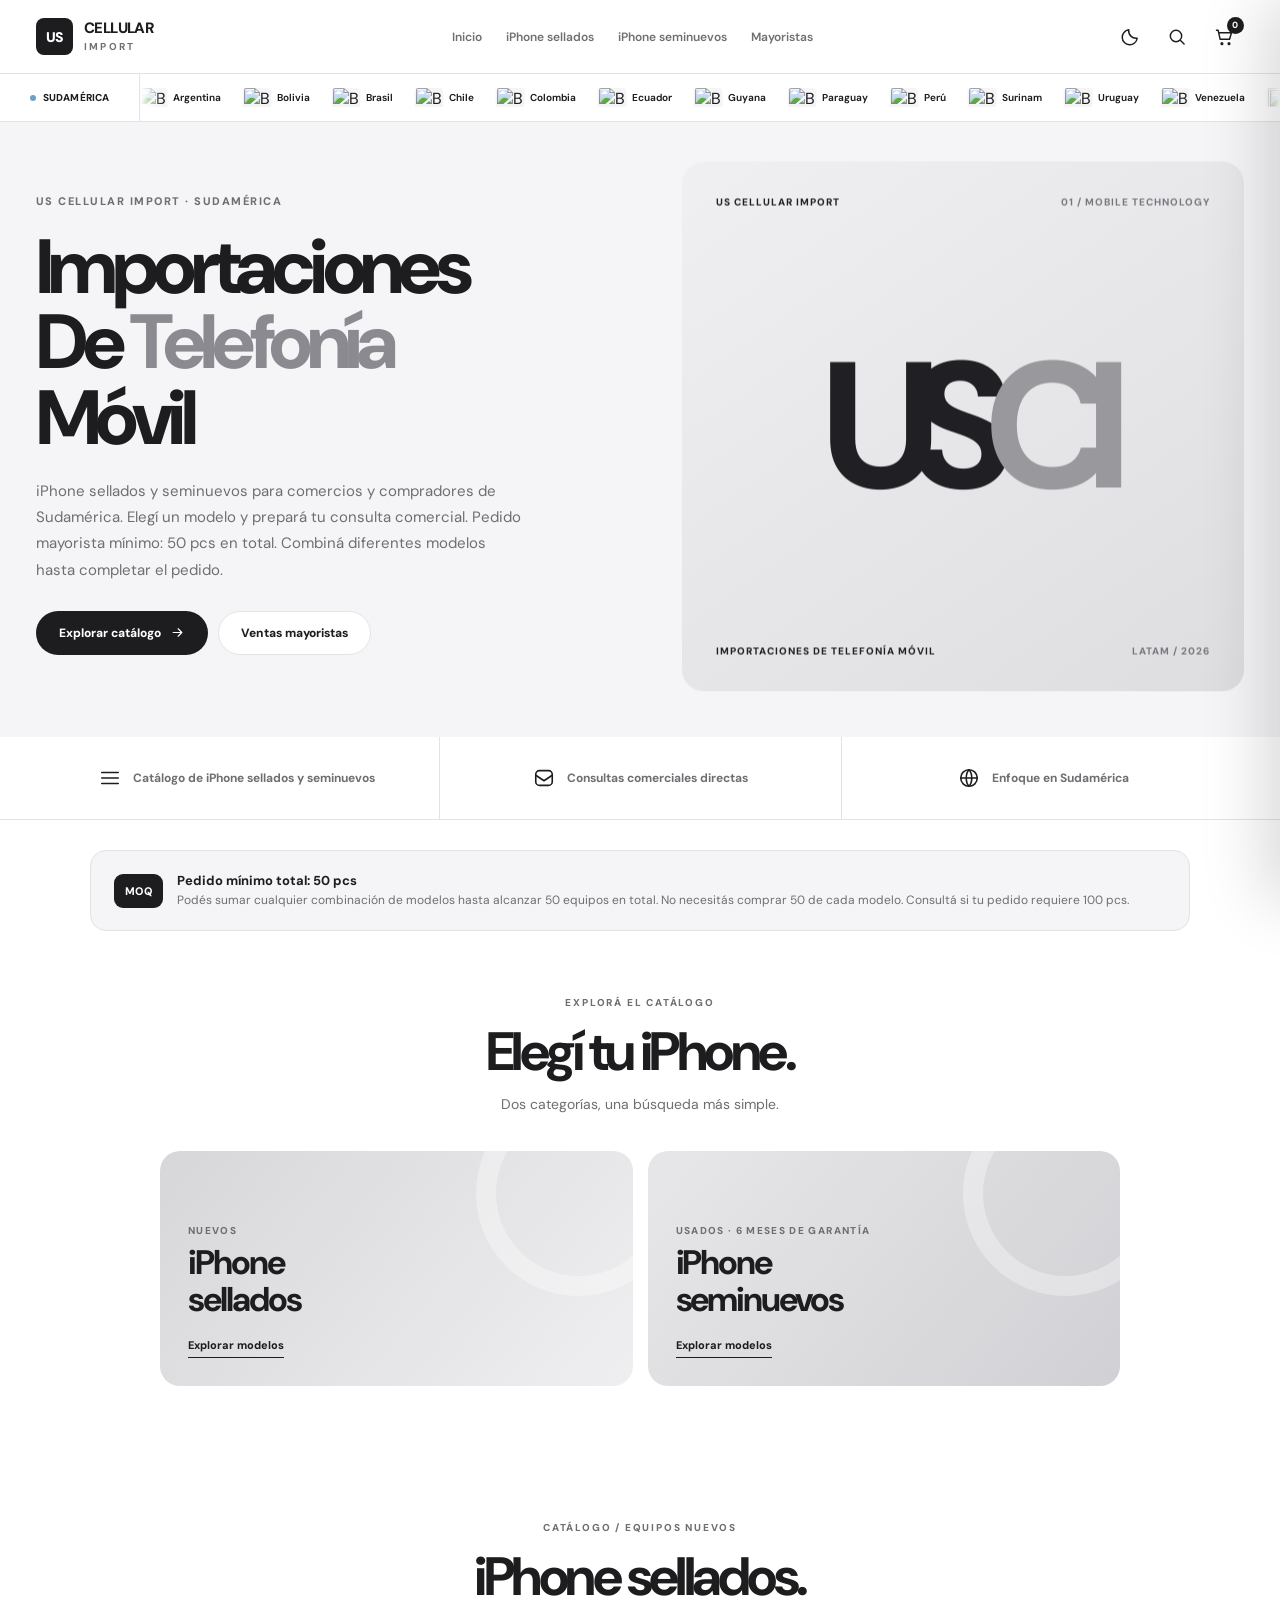
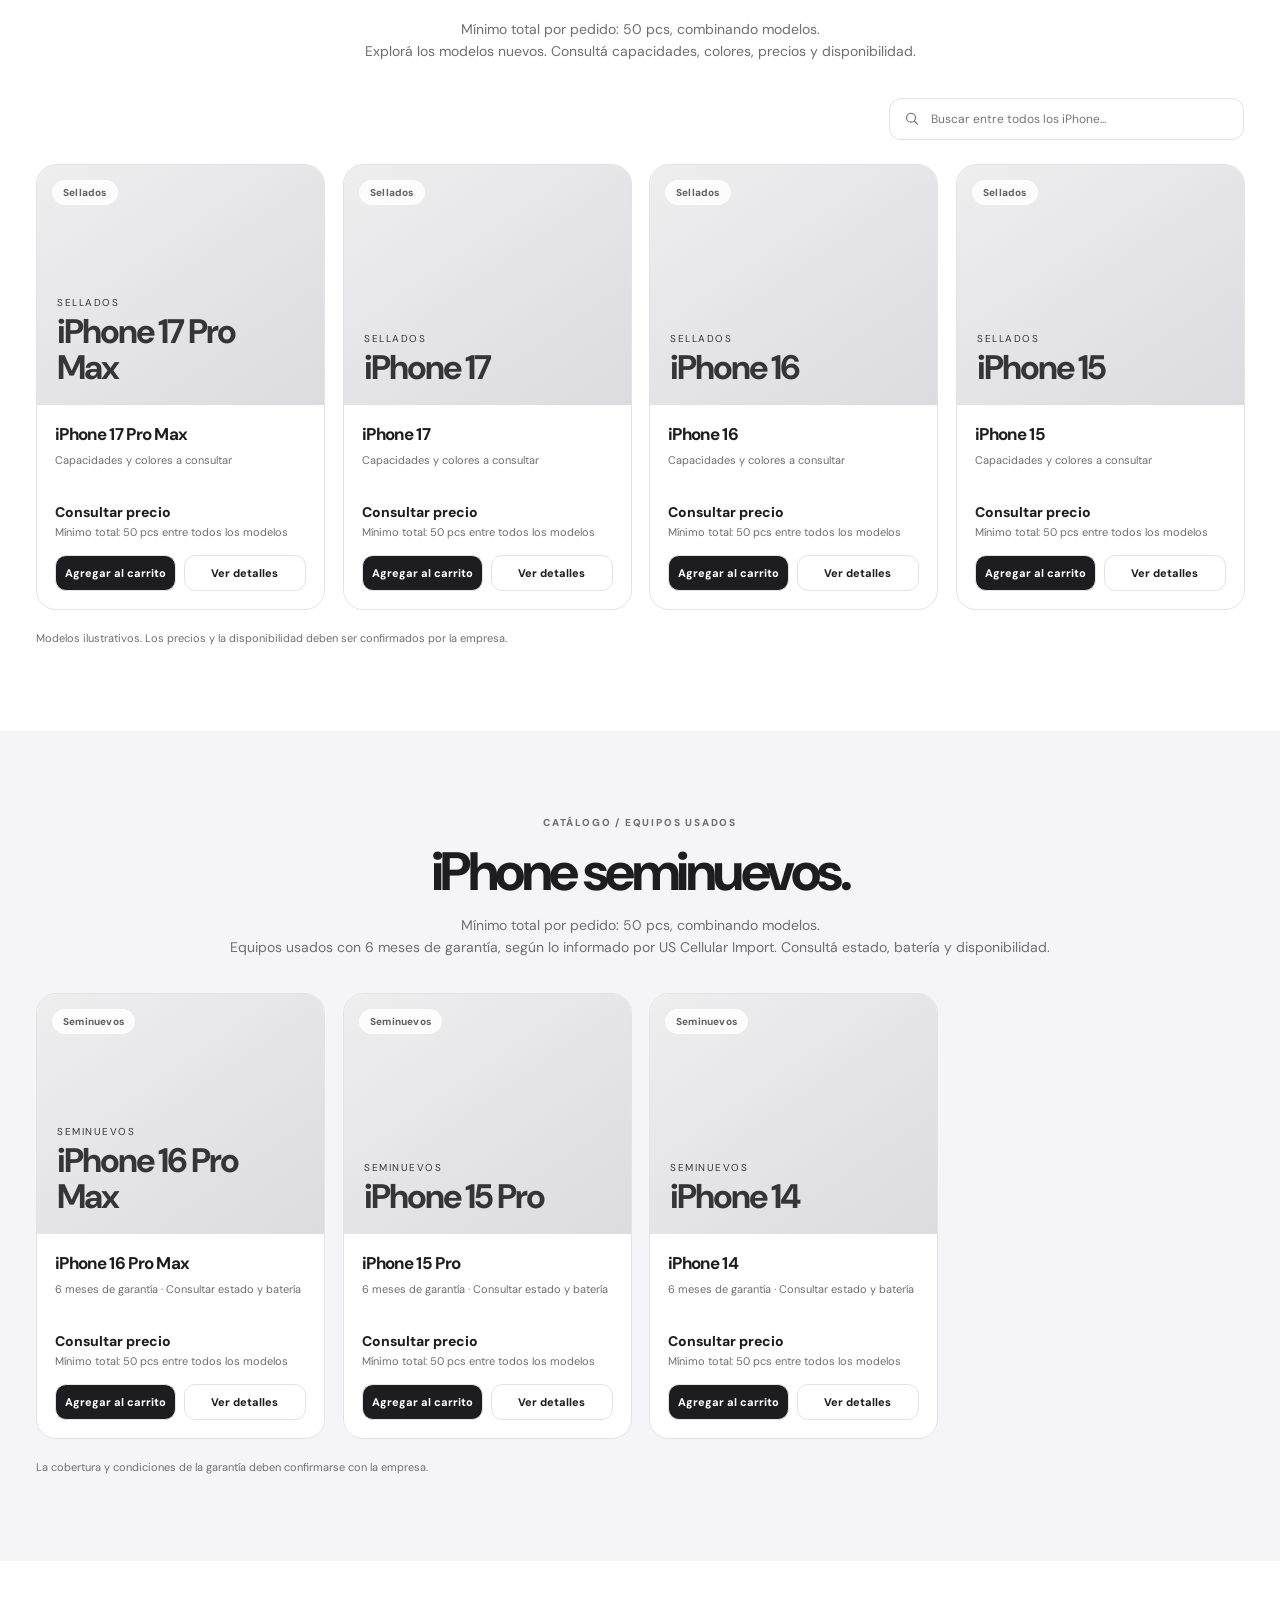
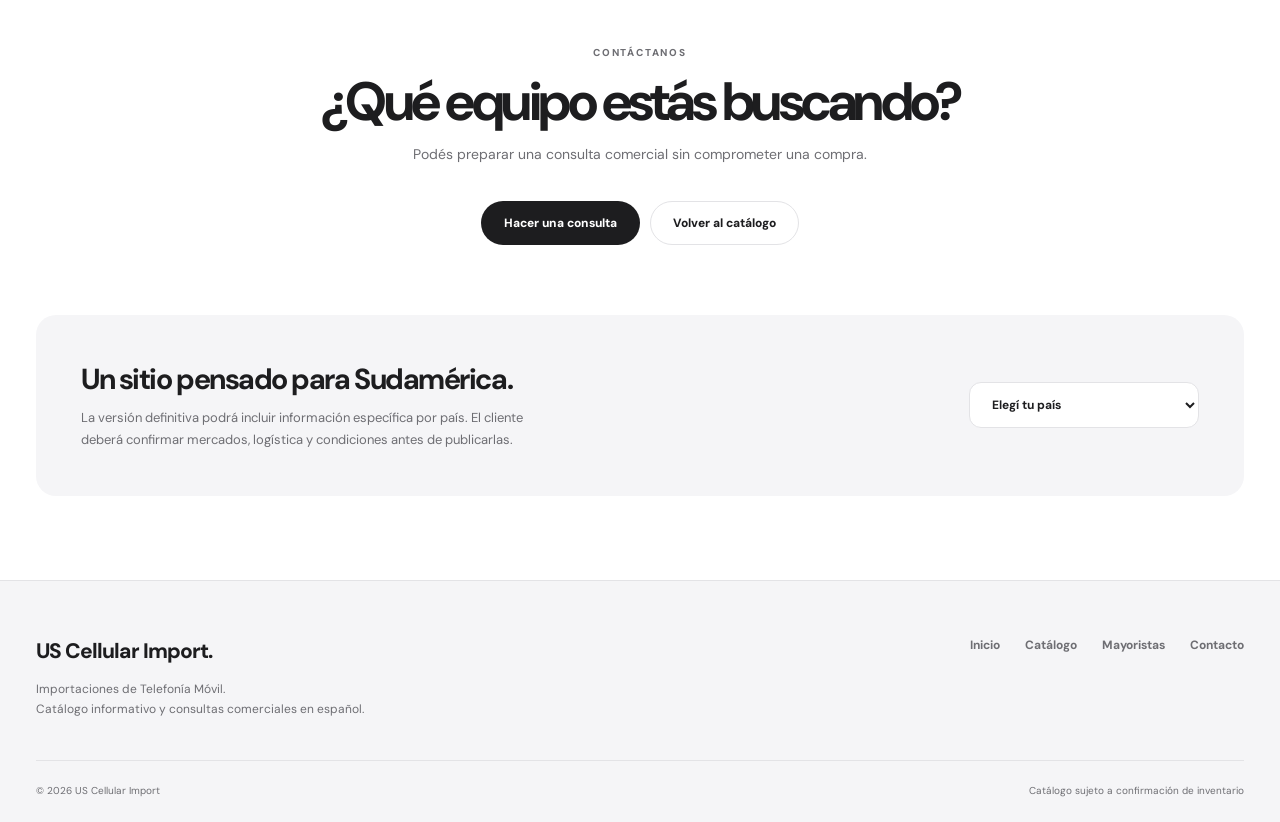
==== preview/index.html @ 6d5585ee "Update development preview" ====
<!doctype html>
<html lang="es" data-theme="light">
<head>
<meta charset="utf-8">
<meta name="viewport" content="width=device-width,initial-scale=1">
<title>US Cellular Import | Importaciones de Telefonía Móvil</title>
<meta name="description" content="US Cellular Import. Importaciones de telefonía móvil. Explorá equipos y enviá consultas comerciales desde Sudamérica.">
<meta name="theme-color" content="#ffffff">
<meta name="robots" content="noindex,nofollow">
<link rel="preconnect" href="https://fonts.googleapis.com">
<link rel="preconnect" href="https://fonts.gstatic.com" crossorigin>
<link href="https://fonts.googleapis.com/css2?family=DM+Sans:wght@400;500;600;700;800&display=swap" rel="stylesheet">
<style>
:root{--bg:#fff;--surface:#f5f5f7;--card:#fff;--text:#1d1d1f;--muted:#6e6e73;--line:#e3e3e6;--nav:rgba(255,255,255,.9);--shadow:0 16px 45px rgba(0,0,0,.075);--contrast:#000;--inverse:#fff}
html[data-theme="dark"]{--bg:#080809;--surface:#151517;--card:#202023;--text:#f5f5f7;--muted:#a1a1a6;--line:#333337;--nav:rgba(8,8,9,.9);--shadow:0 16px 45px rgba(0,0,0,.32);--contrast:#fff;--inverse:#000}
*{box-sizing:border-box}html{scroll-behavior:smooth;scroll-padding-top:80px}body{margin:0;font-family:"DM Sans",-apple-system,BlinkMacSystemFont,"Segoe UI",Arial,sans-serif;background:var(--bg);color:var(--text);-webkit-font-smoothing:antialiased;transition:background .2s,color .2s}a{text-decoration:none;color:inherit}button,input,select,textarea{font:inherit}button{cursor:pointer}button:focus-visible,a:focus-visible,input:focus-visible,select:focus-visible,textarea:focus-visible{outline:2px solid #767676;outline-offset:3px}.container{width:min(1220px,calc(100% - 72px));margin-inline:auto}
svg{width:20px;height:20px;display:block;fill:none;stroke:currentColor;stroke-width:1.75;stroke-linecap:round;stroke-linejoin:round}.topline{min-height:32px;background:#111;color:#fff;display:flex;justify-content:center;align-items:center;text-align:center;padding:8px 14px;font-size:11px;font-weight:600;letter-spacing:.03em}.topline span{opacity:.67;margin-left:8px;font-weight:400}
.header{position:sticky;top:0;height:74px;background:var(--nav);backdrop-filter:blur(22px);border-bottom:1px solid var(--line);z-index:50}.header-inner{height:100%;display:flex;justify-content:space-between;align-items:center;gap:25px}.brand{display:flex;align-items:center;gap:11px;flex:none}.brand-logo{width:37px;height:37px;background:var(--text);color:var(--bg);display:grid;place-items:center;font-size:14px;font-weight:900;letter-spacing:-.08em;border-radius:8px}.brand-copy{display:flex;flex-direction:column;font-weight:800;font-size:15px;line-height:1.05;letter-spacing:-.04em}.brand-copy small{margin-top:5px;font-size:10px;letter-spacing:.22em;font-weight:700;color:var(--muted)}.nav-list{display:flex;align-items:center;gap:24px;font-weight:600;font-size:12px;color:var(--muted)}.nav-list a{transition:color .2s;white-space:nowrap}.nav-list a:hover{color:var(--text)}.nav-right{display:flex;gap:7px;align-items:center}.icon-button{height:40px;width:40px;display:grid;place-items:center;border:0;background:none;color:var(--text);border-radius:50%;position:relative}.icon-button:hover{background:var(--surface)}.count{position:absolute;right:0;top:0;background:var(--text);color:var(--bg);font-size:9px;line-height:17px;min-width:17px;border-radius:20px;font-weight:800}.mobile-menu{display:none}
.hero{background:var(--surface);overflow:hidden}.hero-inner{display:grid;grid-template-columns:1.05fr .95fr;align-items:center;min-height:615px;gap:25px}.hero-copy{padding:62px 0 72px;position:relative;z-index:2}.eyebrow{font-size:11px;letter-spacing:.135em;text-transform:uppercase;color:var(--muted);font-weight:800;margin:0 0 22px}.hero h1{font-size:clamp(58px,6vw,84px);line-height:.98;letter-spacing:-.073em;font-weight:800;margin:0 0 22px;max-width:620px}.hero h1 span{color:#8a8a90}.hero .desc{font-size:15px;line-height:1.75;color:var(--muted);max-width:485px;margin:0 0 28px}.button-row{display:flex;flex-wrap:wrap;align-items:center;gap:10px}.btn{border:1px solid transparent;border-radius:999px;padding:13px 22px;font-size:12px;font-weight:800;display:inline-flex;gap:9px;align-items:center;justify-content:center;min-height:44px;transition:background .2s,transform .2s}.btn svg{width:15px;height:15px}.btn-primary{background:var(--text);color:var(--bg)}.btn-primary:hover{transform:translateY(-2px);box-shadow:var(--shadow)}.btn-secondary{background:var(--bg);color:var(--text);border-color:var(--line)}.btn-secondary:hover{transform:translateY(-2px);border-color:var(--muted)}
.hero-art{min-height:510px;height:100%;position:relative;display:flex;align-items:center;justify-content:center}.hero-stage{position:absolute;inset:40px 0 45px;border-radius:22px;background:linear-gradient(150deg,#e7e7e9,#d6d6da);overflow:hidden}.hero-stage:after{content:"US";position:absolute;font-size:330px;line-height:1;font-weight:800;letter-spacing:-.1em;color:rgba(255,255,255,.36);left:50%;top:47%;transform:translate(-50%,-50%)}.hero-stage-title{position:absolute;z-index:2;left:27px;bottom:25px;text-transform:uppercase;letter-spacing:.2em;color:#64646a;font-size:10px;font-weight:800}.hero-photo{position:absolute;z-index:3;width:min(88%,455px);height:450px;object-fit:contain;mix-blend-mode:multiply;filter:drop-shadow(0 20px 26px rgba(0,0,0,.13));transition:transform .3s}.hero-photo:hover{transform:scale(1.02)}.hero-no-photo{position:absolute;z-index:2;display:none;align-items:flex-start;flex-direction:column;text-align:left;left:12%;right:12%;top:26%;color:#151515}.hero-no-photo em{font-size:24px;font-style:normal;font-weight:500;letter-spacing:-.08em}.hero-no-photo strong{font-weight:800;font-size:clamp(60px,7vw,110px);letter-spacing:-.095em;line-height:1.05}.hero-no-photo small{font-size:12px;letter-spacing:.15em;text-transform:uppercase;margin-top:16px}.hero-art.no-photo .hero-no-photo{display:flex}.hero-art.no-photo .hero-photo{display:none}
.quick-strip{background:var(--bg);border-bottom:1px solid var(--line)}.strip-items{display:grid;grid-template-columns:repeat(3,1fr)}.strip-items div{min-height:82px;display:flex;justify-content:center;align-items:center;gap:12px;font-size:12px;color:var(--muted);font-weight:700}.strip-items div+div{border-left:1px solid var(--line)}.strip-items svg{width:22px;height:22px;color:var(--text)}
.section{padding:84px 0}.section.alt{background:var(--surface)}.section-top{text-align:center;margin-bottom:35px}.section-top .mini{font-size:10px;letter-spacing:.18em;text-transform:uppercase;color:var(--muted);font-weight:800;margin:0 0 12px}.section-top h2{font-size:clamp(32px,4.7vw,54px);line-height:1.06;letter-spacing:-.065em;margin:0 0 13px}.section-top p{color:var(--muted);font-size:14px;line-height:1.6;margin:0}.filter-tools{display:flex;align-items:center;justify-content:space-between;gap:15px;margin:0 0 24px;flex-wrap:wrap}.filters{display:flex;flex-wrap:wrap;gap:8px}.filter{padding:9px 15px;border:1px solid var(--line);border-radius:999px;background:var(--card);color:var(--text);font-size:11px;font-weight:800}.filter.active,.filter:hover{background:var(--text);border-color:var(--text);color:var(--bg)}.search{display:flex;align-items:center;gap:9px;border:1px solid var(--line);border-radius:12px;background:var(--card);padding:0 14px;height:42px;min-width:265px}.search svg{width:17px;height:17px;color:var(--muted)}.search input{outline:0;border:0;background:transparent;color:var(--text);font-size:12px;width:100%}
.products-grid{display:grid;grid-template-columns:repeat(4,minmax(0,1fr));gap:18px}.product-card{background:var(--card);border:1px solid var(--line);border-radius:20px;overflow:hidden;display:flex;flex-direction:column;transition:transform .25s,box-shadow .25s}.product-card:hover{transform:translateY(-4px);box-shadow:var(--shadow)}.product-image{height:240px;background:var(--surface);display:grid;place-items:center;position:relative;padding:22px;overflow:hidden}.product-image img{width:100%;height:100%;object-fit:contain;mix-blend-mode:multiply;filter:drop-shadow(0 10px 12px rgba(0,0,0,.08))}.product-image img{display:none}.product-image.loaded img{display:block}.product-image.no-photo img{display:none}.product-image .fallback{display:flex;position:absolute;inset:0;flex-direction:column;align-items:flex-start;justify-content:end;padding:20px;background:linear-gradient(145deg,#eeeeef,#dcdce0);color:#353538}.product-image.no-photo .fallback{display:flex}.product-image.loaded .fallback{display:none}.product-image .fallback small{font-size:10px;text-transform:uppercase;letter-spacing:.15em;margin-bottom:5px}.product-image .fallback b{font-size:clamp(24px,3vw,34px);line-height:1.04;letter-spacing:-.06em;max-width:200px}.product-label{position:absolute;top:15px;left:15px;font-size:10px;letter-spacing:.02em;color:#606065;background:rgba(255,255,255,.83);backdrop-filter:blur(8px);padding:6px 11px;border-radius:20px;font-weight:800;z-index:3}.product-info{padding:18px;flex:1;display:flex;flex-direction:column}.product-info h3{margin:0 0 7px;font-size:17px;letter-spacing:-.04em}.meta{color:var(--muted);font-size:11px;line-height:1.5;min-height:34px;margin:0 0 17px}.price{font-size:14px;font-weight:800;margin-top:auto}.subprice{font-size:11px;color:var(--muted);margin-top:4px}.product-actions{display:grid;grid-template-columns:1fr 1fr;gap:8px;margin-top:16px}.product-actions button{border-radius:11px;font-size:11px;padding:10px 7px;white-space:nowrap;font-weight:800;border:1px solid var(--line);background:var(--card);color:var(--text);cursor:pointer}.product-actions button:first-child{background:var(--text);color:var(--bg)}.product-actions button:hover{opacity:.8}.note{font-size:11px;line-height:1.6;color:var(--muted);margin:20px 0 0}.empty-results{grid-column:1/-1;text-align:center;padding:55px 15px;color:var(--muted);border:1px dashed var(--line);border-radius:15px}
.collection-row{display:grid;grid-template-columns:1.4fr 1fr 1fr;gap:15px}.collection{min-height:265px;border-radius:20px;padding:28px;position:relative;overflow:hidden;display:flex;align-items:flex-end;color:#1d1d1f;background:#e9e9eb;transition:transform .2s}.collection:hover{transform:translateY(-3px)}.collection:nth-child(1){background:linear-gradient(130deg,#d7d7d9,#efeff1)}.collection:nth-child(2){background:linear-gradient(130deg,#e7e7e9,#d1d1d5)}.collection:nth-child(3){background:linear-gradient(130deg,#d1d1d5,#ececee)}.collection:before{content:"";width:165px;height:165px;border:20px solid rgba(255,255,255,.32);border-radius:50%;position:absolute;right:-48px;top:-60px}.collection-content{position:relative;z-index:2}.collection .eyebrow{margin:0 0 8px;font-size:10px}.collection h3{font-size:clamp(23px,3vw,34px);line-height:1.08;letter-spacing:-.06em;margin:0 0 14px}.collection span{display:inline-block;font-size:11px;font-weight:800;border-bottom:1px solid currentColor;padding-bottom:5px}
.wholesale{background:#121215;color:#fff;padding:78px 0}.wholesale-inner{display:grid;grid-template-columns:1fr 1fr;gap:45px;align-items:center}.wholesale .eyebrow{color:#a1a1a6}.wholesale h2{font-size:clamp(36px,4.8vw,62px);letter-spacing:-.07em;line-height:1.04;margin:0 0 21px}.wholesale p{color:#a1a1a6;font-size:14px;line-height:1.8;max-width:480px}.wholesale .btn-primary{background:#fff;color:#111}.wholesale-points{display:grid;grid-template-columns:1fr 1fr;gap:1px;background:#363638;border:1px solid #363638;border-radius:17px;overflow:hidden}.wholesale-points div{background:#1e1e21;padding:32px 23px;min-height:142px}.wholesale-points small{display:block;color:#8d8d92;font-size:11px;margin-bottom:13px}.wholesale-points strong{font-size:17px;letter-spacing:-.03em;line-height:1.3}
.coverage{display:flex;justify-content:space-between;align-items:center;gap:30px;background:var(--surface);border-radius:20px;padding:45px;margin-top:70px}.coverage h3{margin:0 0 9px;font-size:29px;letter-spacing:-.05em}.coverage p{max-width:480px;color:var(--muted);font-size:13px;line-height:1.7;margin:0}.coverage select{padding:13px 18px;border-radius:12px;border:1px solid var(--line);background:var(--card);color:var(--text);font-weight:700;min-width:230px;font-size:12px}
.footer{background:var(--surface);border-top:1px solid var(--line);padding:56px 0 25px}.footer-main{display:grid;grid-template-columns:1.3fr 1fr;gap:40px;padding-bottom:40px}.footer-brand{font-size:21px;font-weight:800;letter-spacing:-.045em;margin-bottom:14px}.footer p{color:var(--muted);font-size:12px;line-height:1.7;max-width:430px;margin:0}.footer-links{display:flex;flex-wrap:wrap;justify-content:flex-end;gap:25px;align-items:start;color:var(--muted);font-size:12px;font-weight:700}.foot-bottom{display:flex;justify-content:space-between;gap:20px;border-top:1px solid var(--line);padding-top:23px;font-size:10px;color:var(--muted)}
.overlay{position:fixed;inset:0;background:rgba(0,0,0,.48);z-index:75;opacity:0;pointer-events:none;transition:.2s}.overlay.open{opacity:1;pointer-events:auto}.drawer{position:fixed;right:0;top:0;bottom:0;width:min(420px,100%);z-index:80;background:var(--card);border-left:1px solid var(--line);transform:translateX(101%);transition:transform .25s;display:flex;flex-direction:column;box-shadow:-20px 0 60px rgba(0,0,0,.15)}.drawer.open{transform:translateX(0)}.drawer-head{padding:20px 22px;display:flex;justify-content:space-between;align-items:center;border-bottom:1px solid var(--line)}.drawer-head strong{font-size:18px}.drawer-items{padding:10px 22px;flex:1;overflow-y:auto}.drawer-item{display:flex;gap:14px;align-items:center;padding:17px 0;border-bottom:1px solid var(--line)}.drawer-thumb{width:55px;height:55px;background:var(--surface);border-radius:9px;display:grid;place-items:center;flex:none;overflow:hidden}.drawer-thumb img{width:100%;height:100%;object-fit:contain}.drawer-info{flex:1}.drawer-info strong{font-size:12px;display:block}.drawer-info small{font-size:10px;color:var(--muted)}.quantity{display:flex;align-items:center;gap:8px;margin-top:8px}.quantity button{border:1px solid var(--line);background:var(--surface);color:var(--text);width:25px;height:25px;border-radius:7px}.quantity span{font-size:12px;font-weight:800}.remove{border:0;background:none;color:var(--muted);font-size:15px}.drawer-footer{padding:20px 22px;border-top:1px solid var(--line)}.drawer-footer p{font-size:11px;color:var(--muted);line-height:1.7}.drawer-footer .btn{width:100%;margin-top:8px}
.modal{position:fixed;inset:0;background:rgba(0,0,0,.5);z-index:95;display:none;align-items:center;justify-content:center;padding:20px}.modal.open{display:flex}.modal-window{background:var(--card);border-radius:19px;max-height:92vh;width:min(790px,100%);overflow:auto;box-shadow:0 30px 90px rgba(0,0,0,.23)}.modal-head{padding:17px 22px;display:flex;justify-content:space-between;align-items:center;border-bottom:1px solid var(--line)}.modal-head h3{margin:0;font-size:17px}.modal-body{padding:24px}.detail-grid{display:grid;grid-template-columns:240px 1fr;gap:25px;align-items:center}.detail-image{background:var(--surface);height:258px;border-radius:15px;display:grid;place-items:center;overflow:hidden}.detail-image img{max-height:95%;max-width:95%;object-fit:contain}.detail-image img:not([src]){display:none}.detail-copy h2{font-size:27px;letter-spacing:-.055em;margin:0 0 12px}.detail-copy p{color:var(--muted);font-size:12px;line-height:1.7;margin:0 0 15px}.detail-tag{font-size:11px;display:inline-flex;border-radius:50px;background:var(--surface);border:1px solid var(--line);padding:7px 12px;margin-bottom:18px}.detail-price{font-size:18px;font-weight:800;margin-bottom:14px}.detail-copy .btn{margin-top:15px}.quote-form{display:grid;grid-template-columns:1fr 1fr;gap:16px}.field{display:flex;flex-direction:column;gap:7px;font-size:11px;font-weight:700;color:var(--muted)}.field input,.field select,.field textarea{background:var(--surface);border:1px solid var(--line);border-radius:9px;padding:12px;color:var(--text);outline:0}.field.wide{grid-column:1/-1}.field textarea{min-height:85px}.quote-summary{background:var(--surface);padding:15px;border-radius:12px;font-size:12px;color:var(--text);line-height:1.7}.quote-hint{font-size:11px;color:var(--muted);line-height:1.5;margin:0}
@media(max-width:1100px){.nav-list{gap:14px}.products-grid{grid-template-columns:repeat(3,minmax(0,1fr))}.hero h1{font-size:67px}.hero-stage:after{font-size:245px}}
@media(max-width:820px){.container{width:min(100% - 36px,700px)}.header{height:66px}.nav-list{display:none;position:absolute;top:66px;left:0;right:0;background:var(--card);padding:23px 20px;border-bottom:1px solid var(--line);flex-direction:column;align-items:flex-start;gap:20px;box-shadow:var(--shadow)}.nav-list.open{display:flex}.mobile-menu{display:grid}.hero-inner{grid-template-columns:1fr;padding:0 0 30px;gap:0}.hero-copy{padding:60px 0 20px}.hero h1{font-size:clamp(51px,9vw,72px)}.hero-art{min-height:350px}.hero-stage{inset:15px 0 22px}.hero-photo{height:355px}.strip-items div{font-size:10px;gap:6px}.strip-items svg{width:19px}.products-grid{grid-template-columns:repeat(2,minmax(0,1fr))}.collection-row{grid-template-columns:1fr 1fr}.collection:first-child{grid-column:1/-1}.wholesale-inner{grid-template-columns:1fr}.coverage{margin-top:50px}}
@media(max-width:540px){.topline{font-size:10px}.brand-copy{font-size:12px}.brand-copy small{font-size:9px}.brand-logo{width:32px;height:32px;font-size:12px}.header-inner{gap:4px}.nav-right{gap:1px}.icon-button{height:36px;width:36px}.hero-copy{padding:43px 0 11px}.hero h1{font-size:49px}.hero .desc{font-size:13px}.hero-art{min-height:300px}.hero-stage{inset:0 0 15px}.hero-photo{height:300px;width:85%}.hero-stage:after{font-size:190px}.hero-no-photo strong{font-size:53px}.quick-strip .strip-items{grid-template-columns:1fr}.strip-items div{min-height:45px;justify-content:flex-start;padding-left:7px}.strip-items div+div{border-left:0;border-top:1px solid var(--line)}.section{padding:60px 0}.section-top h2{font-size:36px}.filter-tools{align-items:stretch}.search{flex:1;min-width:100%}.products-grid{gap:9px}.product-card{border-radius:14px}.product-image{height:148px;padding:10px}.product-info{padding:12px}.product-info h3{font-size:14px}.meta{font-size:10px;min-height:44px}.price{font-size:12px}.subprice{font-size:10px}.product-actions{grid-template-columns:1fr;gap:6px}.product-actions button{padding:9px 6px}.product-label{top:8px;left:8px;font-size:9px;padding:5px 8px}.collection-row{grid-template-columns:1fr}.collection:first-child{grid-column:auto}.collection{min-height:210px}.wholesale{padding:60px 0}.wholesale h2{font-size:41px}.wholesale-points div{padding:22px 17px;min-height:118px}.wholesale-points strong{font-size:14px}.coverage{flex-direction:column;align-items:stretch;padding:25px}.coverage h3{font-size:26px}.footer-main{grid-template-columns:1fr}.footer-links{justify-content:flex-start}.foot-bottom{flex-direction:column}.detail-grid{grid-template-columns:1fr}.detail-image{height:200px}.quote-form{grid-template-columns:1fr}.field.wide{grid-column:auto}}

/* Presentación editorial sin fotografía del iPhone bordó */
.hero-typographic .hero-stage{background:#e7e7ea;inset:40px 0 45px;display:flex;align-items:stretch;justify-content:stretch}
.hero-typographic .hero-stage:after{display:none}
.brand-panel{width:100%;display:flex;flex-direction:column;justify-content:space-between;padding:34px;min-height:100%;color:#202024;background:linear-gradient(145deg,#f0f0f2,#dedee1)}
.panel-top,.panel-bottom{display:flex;justify-content:space-between;gap:15px;align-items:center;font-size:10px;font-weight:800;letter-spacing:.1em}
.panel-top span,.panel-bottom span{color:#75757d;font-weight:700}
.panel-middle{margin:auto;text-align:center;font-size:clamp(115px,14vw,220px);font-weight:800;letter-spacing:-.15em;line-height:.85}
.panel-middle span{color:#98989d}
@media(max-width:820px){.hero-typographic .hero-stage{inset:15px 0 22px}.panel-middle{font-size:170px}}
@media(max-width:540px){.hero-typographic .hero-stage{inset:0 0 15px}.brand-panel{padding:23px}.panel-middle{font-size:clamp(115px,28vw,160px)}.panel-top,.panel-bottom{font-size:8px}}

/* Ficha de producto emergente */
.detail-image-fallback{padding:22px;font-weight:800;font-size:24px;text-align:center;letter-spacing:-.04em;color:var(--muted)}
.detail-stock{font-size:11px!important;margin:0!important;color:var(--muted)}
.modal.open{animation:detailFade .16s ease-out}
@keyframes detailFade{from{opacity:0}to{opacity:1}}

/* Vista de detalle de producto, misma navegación interna que iPhone Store Rosario */
[hidden]{display:none!important}
.detail-page{background:var(--bg);min-height:90vh;padding:0 0 72px}
.detail-page-inner{padding:52px 0 0}
.detail-page-head{text-align:center;margin:0 0 40px}
.detail-page-head>p:first-child{font-size:10px;font-weight:800;letter-spacing:.17em;color:var(--muted);margin:0 0 13px}
.detail-page-head h1{font-size:clamp(36px,5.2vw,62px);line-height:1.02;letter-spacing:-.07em;margin:0}
.detail-page-head h1 span{color:var(--muted)}
.detail-underline{width:53px;height:3px;border-radius:99px;background:var(--text);margin:18px auto 13px}
.detail-page-head>p:last-child{color:var(--muted);font-size:13px;margin:0}
.detail-page-layout{display:grid;grid-template-columns:minmax(0,1.5fr) minmax(250px,.9fr);gap:28px;align-items:start}
.detail-product-panel,.detail-purchase-panel{background:var(--card);border:1px solid var(--line);border-radius:20px}
.detail-product-panel{padding:30px}
.detail-product-hero{display:flex;align-items:center;gap:28px}
.detail-product-picture{width:160px;height:170px;flex:0 0 160px;border-radius:16px;background:var(--surface);display:grid;place-items:center;overflow:hidden}
.detail-product-picture img{max-width:94%;max-height:94%;object-fit:contain;mix-blend-mode:multiply}
.detail-product-fallback{font-weight:800;font-size:16px;color:var(--muted);text-align:center;padding:12px;letter-spacing:-.04em}
.detail-product-summary{min-width:0}
.detail-category{color:var(--muted);font-size:11px;text-transform:uppercase;font-weight:800;letter-spacing:.12em;margin:0 0 9px}
.detail-product-summary h2{font-size:clamp(25px,3.5vw,43px);letter-spacing:-.065em;line-height:1.03;margin:0 0 10px}
.detail-product-summary>p:not(.detail-category){color:var(--muted);font-size:12px;line-height:1.6;margin:0}
.detail-product-price{font-size:20px;font-weight:800;letter-spacing:-.03em;margin-top:15px}
.detail-product-description{color:var(--muted);font-size:13px;line-height:1.8;margin:25px 0}
.detail-subtitle{font-size:18px;letter-spacing:-.04em;margin:0 0 14px}
.detail-spec-grid{display:grid;grid-template-columns:repeat(2,minmax(0,1fr));gap:12px}
.detail-spec{background:var(--surface);border:1px solid var(--line);border-radius:13px;padding:16px}
.detail-spec span{display:block;font-size:10px;font-weight:800;text-transform:uppercase;letter-spacing:.08em;color:var(--muted);margin-bottom:7px}
.detail-spec strong{font-size:13px;font-weight:700}
.detail-conditions{list-style:none;padding:0;margin:20px 0 0}
.detail-conditions li{padding:12px 0;border-bottom:1px solid var(--line);font-size:12px;color:var(--muted);line-height:1.5}
.detail-conditions li::before{content:"✓";color:var(--text);margin-right:10px;font-weight:800}
.detail-purchase-panel{padding:27px;position:sticky;top:95px}
.detail-purchase-panel h2{font-size:22px;letter-spacing:-.055em;margin:0 0 20px}
.detail-aside-price{font-size:23px;font-weight:800;letter-spacing:-.045em;margin-bottom:12px}
.detail-purchase-panel p{font-size:13px;line-height:1.75;color:var(--muted);margin:0 0 20px}
.detail-full-button{width:100%;display:flex}
.detail-back-button{display:flex;align-items:center;justify-content:center;background:transparent;color:var(--muted);border:1px solid var(--line);border-radius:12px;font-size:12px;font-weight:700;min-height:46px;width:100%;margin-top:10px}
.detail-back-button:hover{border-color:var(--text);color:var(--text)}
@media(max-width:850px){.detail-page-layout{grid-template-columns:1fr}.detail-purchase-panel{position:static}}
@media(max-width:560px){.detail-page-inner{padding-top:36px}.detail-page-head{margin-bottom:29px}.detail-product-panel{padding:18px}.detail-product-hero{flex-direction:column;text-align:center;gap:18px}.detail-product-picture{width:100%;height:210px;flex:none}.detail-product-picture img{height:200px}.detail-spec-grid{grid-template-columns:1fr 1fr;gap:8px}.detail-spec{padding:12px}.detail-purchase-panel{padding:22px}}

/* Categorías confirmadas: iPhone sellados y seminuevos */
.category-chooser{padding:64px 0 50px}
.category-chooser .collection-row{grid-template-columns:repeat(2,minmax(0,1fr));max-width:960px;margin-inline:auto}
.category-chooser .collection:first-child{grid-column:auto;background:linear-gradient(130deg,#d7d7d9,#efeff1)}
.category-chooser .collection:nth-child(2){background:linear-gradient(130deg,#e7e7e9,#d1d1d5)}
.category-chooser .collection{min-height:235px}
.catalog-search-tools{justify-content:flex-end}
.catalog-search-tools .search{width:min(100%,355px)}
@media(max-width:650px){.category-chooser .collection-row{grid-template-columns:1fr}.category-chooser .collection:first-child{grid-column:auto}.category-chooser{padding:50px 0 30px}}

.usci-moq-strip{display:flex;align-items:center;gap:14px;padding:19px 23px;border:1px solid var(--line);border-radius:16px;background:var(--surface);margin:30px auto 0;font-size:13px;line-height:1.65;max-width:1100px}
.usci-moq-tag{flex:0 0 auto;background:var(--text);color:var(--bg);padding:8px 11px;border-radius:9px;font-weight:800;font-size:11px;letter-spacing:.04em}
.usci-moq-detail{font-size:12px;color:var(--muted)}
.usci-cart-minimum{font-size:12px;line-height:1.6;padding:13px 20px;background:var(--surface);border-block:1px solid var(--line)}
.usci-qty-input{width:62px;min-width:0;border:1px solid var(--line);background:var(--card);color:var(--text);border-radius:7px;padding:6px;text-align:center;font:inherit;font-size:12px}
@media(max-width:600px){.usci-moq-strip{font-size:12px;gap:10px;padding:15px}.usci-moq-tag{padding:7px}}



/* Small 48px country ticker directly below navigation; seamless loop. */
.usci-flags-marquee{display:block;width:100%;background:var(--bg);border-bottom:1px solid var(--line);overflow:hidden}
.usci-flags-bar{display:flex;align-items:center;min-height:47px;max-height:47px;width:100%}
.usci-flags-label{display:flex;align-items:center;justify-content:center;gap:7px;flex:0 0 140px;width:140px;min-width:0;padding:8px 12px;height:47px;position:relative;z-index:2;background:var(--bg);border-right:1px solid var(--line);white-space:nowrap;overflow:hidden}
.usci-flags-label-dot{flex:0 0 6px;width:6px;height:6px;border-radius:50%;background:#69A2CB}
.usci-flags-label strong{font-size:10px;font-weight:800;letter-spacing:.02em;text-transform:uppercase}
.usci-flags-label small{display:none}
.usci-flags-viewport{min-width:0;flex:1;overflow:hidden;position:relative;-webkit-mask-image:linear-gradient(90deg,transparent,#000 2%,#000 98%,transparent);mask-image:linear-gradient(90deg,transparent,#000 2%,#000 98%,transparent)}
.usci-flags-track{display:flex;align-items:center;width:max-content;will-change:transform;animation:usci-flags-left 38s linear infinite}
.usci-flags-set{display:flex;align-items:center;flex:0 0 auto;gap:23px;padding-right:23px;white-space:nowrap}
.usci-marquee-country{display:inline-flex;align-items:center;gap:7px;flex:0 0 auto}
.usci-marquee-flag{width:26px;height:19px;flex:none;display:block;border-radius:2px;overflow:hidden;box-shadow:0 1px 3px rgba(0,0,0,.13);background:var(--surface)}
.usci-marquee-flag img{display:block;width:100%;height:100%;object-fit:cover}
.usci-marquee-name{font-size:10px;font-weight:650;color:var(--text)}
@keyframes usci-flags-left{from{transform:translate3d(0,0,0)}to{transform:translate3d(-50%,0,0)}}
@media(hover:hover){.usci-flags-viewport:hover .usci-flags-track{animation-play-state:paused}}
@media(max-width:650px){.usci-flags-bar,.usci-flags-label{min-height:43px;max-height:43px;height:43px}.usci-flags-label{flex-basis:103px;width:103px;padding:7px 9px;gap:6px}.usci-flags-label strong{font-size:9px}.usci-flags-set{gap:19px;padding-right:19px}.usci-marquee-flag{width:24px;height:18px}.usci-marquee-name{font-size:10px}.usci-flags-track{animation-duration:32s}}
@media(prefers-reduced-motion:reduce){.usci-flags-track{animation:none;will-change:auto}.usci-flags-viewport{overflow-x:auto;-webkit-mask-image:none;mask-image:none}.usci-flags-set[aria-hidden=true]{display:none}}
</style>
<link rel="stylesheet" href="./premium-motion.css?v=5">
</head>
<body>

<header class="header"><div class="container header-inner">
<a href="#inicio" class="brand" aria-label="US Cellular Import, inicio"><span class="brand-logo">US</span><span class="brand-copy">CELLULAR<small>IMPORT</small></span></a>
<nav class="nav-list" id="navList" aria-label="Navegación principal"><a href="#inicio">Inicio</a><a href="#sellados">iPhone sellados</a><a href="#seminuevos">iPhone seminuevos</a><a href="#contacto">Mayoristas</a></nav>
<div class="nav-right"><button class="icon-button" id="themeToggle" type="button" title="Cambiar tema" aria-label="Cambiar tema"><svg viewBox="0 0 24 24"><path d="M20.6 13.5A9 9 0 0 1 10.5 3.4 9 9 0 1 0 20.6 13.5Z"/></svg></button><button class="icon-button" id="searchTop" type="button" title="Buscar" aria-label="Buscar productos"><svg viewBox="0 0 24 24"><circle cx="10.8" cy="10.8" r="6.8"/><path d="m16.2 16.2 4.3 4.3"/></svg></button><button class="icon-button" id="openCart" type="button" aria-label="Abrir carrito"><svg viewBox="0 0 24 24"><path d="M3 4h2l2.4 10.8h11.2L21 7H6"/><circle cx="9.5" cy="20" r="1"/><circle cx="18" cy="20" r="1"/></svg><span class="count" id="cartCount">0</span></button><button class="icon-button mobile-menu" id="menuButton" type="button" aria-label="Abrir menú"><svg viewBox="0 0 24 24"><path d="M4 7h16M4 12h16M4 17h16"/></svg></button></div>
</div></header>
<main id="storeMain">
<section class="usci-flags-marquee" aria-labelledby="usciMarqueeTitle">
 <div class="usci-flags-bar">
  <div class="usci-flags-label"><span class="usci-flags-label-dot" aria-hidden="true"></span><strong id="usciMarqueeTitle">Sudamérica</strong></div>
  <div class="usci-flags-viewport" role="region" aria-label="Países de Sudamérica; cobertura comercial y logística a confirmar">
   <div class="usci-flags-track">
    <div class="usci-flags-set"><span class="usci-marquee-country"><span class="usci-marquee-flag"><img src="https://flagcdn.com/80x60/ar.png" srcset="https://flagcdn.com/160x120/ar.png 2x" width="40" height="30" alt="Bandera de Argentina" loading="lazy" decoding="async"></span><span class="usci-marquee-name">Argentina</span></span><span class="usci-marquee-country"><span class="usci-marquee-flag"><img src="https://flagcdn.com/80x60/bo.png" srcset="https://flagcdn.com/160x120/bo.png 2x" width="40" height="30" alt="Bandera de Bolivia" loading="lazy" decoding="async"></span><span class="usci-marquee-name">Bolivia</span></span><span class="usci-marquee-country"><span class="usci-marquee-flag"><img src="https://flagcdn.com/80x60/br.png" srcset="https://flagcdn.com/160x120/br.png 2x" width="40" height="30" alt="Bandera de Brasil" loading="lazy" decoding="async"></span><span class="usci-marquee-name">Brasil</span></span><span class="usci-marquee-country"><span class="usci-marquee-flag"><img src="https://flagcdn.com/80x60/cl.png" srcset="https://flagcdn.com/160x120/cl.png 2x" width="40" height="30" alt="Bandera de Chile" loading="lazy" decoding="async"></span><span class="usci-marquee-name">Chile</span></span><span class="usci-marquee-country"><span class="usci-marquee-flag"><img src="https://flagcdn.com/80x60/co.png" srcset="https://flagcdn.com/160x120/co.png 2x" width="40" height="30" alt="Bandera de Colombia" loading="lazy" decoding="async"></span><span class="usci-marquee-name">Colombia</span></span><span class="usci-marquee-country"><span class="usci-marquee-flag"><img src="https://flagcdn.com/80x60/ec.png" srcset="https://flagcdn.com/160x120/ec.png 2x" width="40" height="30" alt="Bandera de Ecuador" loading="lazy" decoding="async"></span><span class="usci-marquee-name">Ecuador</span></span><span class="usci-marquee-country"><span class="usci-marquee-flag"><img src="https://flagcdn.com/80x60/gy.png" srcset="https://flagcdn.com/160x120/gy.png 2x" width="40" height="30" alt="Bandera de Guyana" loading="lazy" decoding="async"></span><span class="usci-marquee-name">Guyana</span></span><span class="usci-marquee-country"><span class="usci-marquee-flag"><img src="https://flagcdn.com/80x60/py.png" srcset="https://flagcdn.com/160x120/py.png 2x" width="40" height="30" alt="Bandera de Paraguay" loading="lazy" decoding="async"></span><span class="usci-marquee-name">Paraguay</span></span><span class="usci-marquee-country"><span class="usci-marquee-flag"><img src="https://flagcdn.com/80x60/pe.png" srcset="https://flagcdn.com/160x120/pe.png 2x" width="40" height="30" alt="Bandera de Perú" loading="lazy" decoding="async"></span><span class="usci-marquee-name">Perú</span></span><span class="usci-marquee-country"><span class="usci-marquee-flag"><img src="https://flagcdn.com/80x60/sr.png" srcset="https://flagcdn.com/160x120/sr.png 2x" width="40" height="30" alt="Bandera de Surinam" loading="lazy" decoding="async"></span><span class="usci-marquee-name">Surinam</span></span><span class="usci-marquee-country"><span class="usci-marquee-flag"><img src="https://flagcdn.com/80x60/uy.png" srcset="https://flagcdn.com/160x120/uy.png 2x" width="40" height="30" alt="Bandera de Uruguay" loading="lazy" decoding="async"></span><span class="usci-marquee-name">Uruguay</span></span><span class="usci-marquee-country"><span class="usci-marquee-flag"><img src="https://flagcdn.com/80x60/ve.png" srcset="https://flagcdn.com/160x120/ve.png 2x" width="40" height="30" alt="Bandera de Venezuela" loading="lazy" decoding="async"></span><span class="usci-marquee-name">Venezuela</span></span></div>
    <div class="usci-flags-set" aria-hidden="true"><span class="usci-marquee-country"><span class="usci-marquee-flag"><img src="https://flagcdn.com/80x60/ar.png" srcset="https://flagcdn.com/160x120/ar.png 2x" width="40" height="30" alt="" loading="lazy" decoding="async"></span><span class="usci-marquee-name">Argentina</span></span><span class="usci-marquee-country"><span class="usci-marquee-flag"><img src="https://flagcdn.com/80x60/bo.png" srcset="https://flagcdn.com/160x120/bo.png 2x" width="40" height="30" alt="" loading="lazy" decoding="async"></span><span class="usci-marquee-name">Bolivia</span></span><span class="usci-marquee-country"><span class="usci-marquee-flag"><img src="https://flagcdn.com/80x60/br.png" srcset="https://flagcdn.com/160x120/br.png 2x" width="40" height="30" alt="" loading="lazy" decoding="async"></span><span class="usci-marquee-name">Brasil</span></span><span class="usci-marquee-country"><span class="usci-marquee-flag"><img src="https://flagcdn.com/80x60/cl.png" srcset="https://flagcdn.com/160x120/cl.png 2x" width="40" height="30" alt="" loading="lazy" decoding="async"></span><span class="usci-marquee-name">Chile</span></span><span class="usci-marquee-country"><span class="usci-marquee-flag"><img src="https://flagcdn.com/80x60/co.png" srcset="https://flagcdn.com/160x120/co.png 2x" width="40" height="30" alt="" loading="lazy" decoding="async"></span><span class="usci-marquee-name">Colombia</span></span><span class="usci-marquee-country"><span class="usci-marquee-flag"><img src="https://flagcdn.com/80x60/ec.png" srcset="https://flagcdn.com/160x120/ec.png 2x" width="40" height="30" alt="" loading="lazy" decoding="async"></span><span class="usci-marquee-name">Ecuador</span></span><span class="usci-marquee-country"><span class="usci-marquee-flag"><img src="https://flagcdn.com/80x60/gy.png" srcset="https://flagcdn.com/160x120/gy.png 2x" width="40" height="30" alt="" loading="lazy" decoding="async"></span><span class="usci-marquee-name">Guyana</span></span><span class="usci-marquee-country"><span class="usci-marquee-flag"><img src="https://flagcdn.com/80x60/py.png" srcset="https://flagcdn.com/160x120/py.png 2x" width="40" height="30" alt="" loading="lazy" decoding="async"></span><span class="usci-marquee-name">Paraguay</span></span><span class="usci-marquee-country"><span class="usci-marquee-flag"><img src="https://flagcdn.com/80x60/pe.png" srcset="https://flagcdn.com/160x120/pe.png 2x" width="40" height="30" alt="" loading="lazy" decoding="async"></span><span class="usci-marquee-name">Perú</span></span><span class="usci-marquee-country"><span class="usci-marquee-flag"><img src="https://flagcdn.com/80x60/sr.png" srcset="https://flagcdn.com/160x120/sr.png 2x" width="40" height="30" alt="" loading="lazy" decoding="async"></span><span class="usci-marquee-name">Surinam</span></span><span class="usci-marquee-country"><span class="usci-marquee-flag"><img src="https://flagcdn.com/80x60/uy.png" srcset="https://flagcdn.com/160x120/uy.png 2x" width="40" height="30" alt="" loading="lazy" decoding="async"></span><span class="usci-marquee-name">Uruguay</span></span><span class="usci-marquee-country"><span class="usci-marquee-flag"><img src="https://flagcdn.com/80x60/ve.png" srcset="https://flagcdn.com/160x120/ve.png 2x" width="40" height="30" alt="" loading="lazy" decoding="async"></span><span class="usci-marquee-name">Venezuela</span></span></div>
   </div>
  </div>
 </div>
</section>

<section class="hero" id="inicio"><div class="container hero-inner"><div class="hero-copy"><p class="eyebrow">US CELLULAR IMPORT · SUDAMÉRICA</p><h1>Importaciones<br>De <span>Telefonía</span><br>Móvil</h1><p class="desc">iPhone sellados y seminuevos para comercios y compradores de Sudamérica. Elegí un modelo y prepará tu consulta comercial. Pedido mayorista mínimo: 50 pcs en total. Combiná diferentes modelos hasta completar el pedido.</p><div class="button-row"><a href="#sellados" class="btn btn-primary">Explorar catálogo <svg viewBox="0 0 24 24"><path d="M5 12h14m-6-6 6 6-6 6"/></svg></a><a href="#contacto" class="btn btn-secondary">Ventas mayoristas</a></div></div><div class="hero-art hero-typographic" id="heroArt"><div class="hero-stage"><div class="brand-panel"><div class="panel-top">US CELLULAR IMPORT <span>01 / MOBILE TECHNOLOGY</span></div><div class="panel-middle">US<span>CI</span></div><div class="panel-bottom">IMPORTACIONES DE TELEFONÍA MÓVIL <span>LATAM / 2026</span></div></div></div></div></div></section>
<div class="quick-strip"><div class="container strip-items"><div><svg viewBox="0 0 24 24"><path d="M3 6h18M3 12h18M3 18h18"/></svg>Catálogo de iPhone sellados y seminuevos</div><div><svg viewBox="0 0 24 24"><path d="M3 8a4 4 0 0 1 4-4h10a4 4 0 0 1 4 4v8a4 4 0 0 1-4 4H7a4 4 0 0 1-4-4z"/><path d="m3 9 9 6 9-6"/></svg>Consultas comerciales directas</div><div><svg viewBox="0 0 24 24"><circle cx="12" cy="12" r="9"/><path d="M3 12h18M12 3c-4 4-4 14 0 18M12 3c4 4 4 14 0 18"/></svg>Enfoque en Sudamérica</div></div></div>


<div class="container"><div class="usci-moq-strip"><span class="usci-moq-tag">MOQ</span><div><strong>Pedido mínimo total: 50 pcs</strong><div class="usci-moq-detail">Podés sumar cualquier combinación de modelos hasta alcanzar 50 equipos en total. No necesitás comprar 50 de cada modelo. Consultá si tu pedido requiere 100 pcs.</div></div></div></div>
<section class="section category-chooser" aria-label="Categorías principales"><div class="container"><div class="section-top"><p class="mini">EXPLORÁ EL CATÁLOGO</p><h2>Elegí tu iPhone.</h2><p>Dos categorías, una búsqueda más simple.</p></div><div class="collection-row"><a class="collection" href="#sellados"><div class="collection-content"><p class="eyebrow">Nuevos</p><h3>iPhone<br>sellados</h3><span>Explorar modelos</span></div></a><a class="collection" href="#seminuevos"><div class="collection-content"><p class="eyebrow">Usados · 6 meses de garantía</p><h3>iPhone<br>seminuevos</h3><span>Explorar modelos</span></div></a></div></div></section>
<section id="sellados" class="section"><div class="container"><div class="section-top"><p class="mini">CATÁLOGO / EQUIPOS NUEVOS</p><h2>iPhone sellados.</h2><p>Mínimo total por pedido: 50 pcs, combinando modelos.</p><p>Explorá los modelos nuevos. Consultá capacidades, colores, precios y disponibilidad.</p></div><div class="filter-tools catalog-search-tools"><label class="search"><svg viewBox="0 0 24 24"><circle cx="10.8" cy="10.8" r="6.8"/><path d="m16.2 16.2 4.3 4.3"/></svg><input id="searchInput" type="search" placeholder="Buscar entre todos los iPhone..." aria-label="Buscar iPhone sellados y seminuevos"></label></div><div class="products-grid" id="catalogGrid"></div><p class="note">Modelos ilustrativos. Los precios y la disponibilidad deben ser confirmados por la empresa.</p></div></section>
<section id="seminuevos" class="section alt"><div class="container"><div class="section-top"><p class="mini">CATÁLOGO / EQUIPOS USADOS</p><h2>iPhone seminuevos.</h2><p>Mínimo total por pedido: 50 pcs, combinando modelos.</p><p>Equipos usados con 6 meses de garantía, según lo informado por US Cellular Import. Consultá estado, batería y disponibilidad.</p></div><div class="products-grid" id="usedGrid"></div><p class="note">La cobertura y condiciones de la garantía deben confirmarse con la empresa.</p></div></section>



<section class="section" id="contacto"><div class="container"><div class="section-top"><p class="mini">CONTÁCTANOS</p><h2>¿Qué equipo estás buscando?</h2><p>Podés preparar una consulta comercial sin comprometer una compra.</p></div><div class="button-row" style="justify-content:center"><button class="btn btn-primary" id="openContact">Hacer una consulta</button><a href="#sellados" class="btn btn-secondary">Volver al catálogo</a></div><div class="coverage"><div><h3>Un sitio pensado para Sudamérica.</h3><p>La versión definitiva podrá incluir información específica por país. El cliente deberá confirmar mercados, logística y condiciones antes de publicarlas.</p></div><select id="marketSelect" aria-label="Seleccionar país"><option value="">Elegí tu país</option><option>Argentina</option><option>Bolivia</option><option>Brasil</option><option>Chile</option><option>Colombia</option><option>Ecuador</option><option>Paraguay</option><option>Perú</option><option>Uruguay</option><option>Venezuela</option><option>Guyana</option><option>Surinam</option></select></div></div></section>
</main>
<main class="detail-page" id="detailPage" hidden aria-labelledby="detailPageHeading">
  <div class="container detail-page-inner">
    <div class="detail-page-head">
      <p>US CELLULAR IMPORT / PRODUCTOS</p>
      <h1 id="detailPageHeading">Detalle del <span>producto.</span></h1>
      <div class="detail-underline"></div>
      <p>Conocé el equipo y sus características antes de solicitar una cotización.</p>
    </div>
    <div class="detail-page-layout">
      <section class="detail-product-panel">
        <div class="detail-product-hero">
          <div class="detail-gallery">
            <div class="detail-gallery-stage" id="detailGalleryStage">
              <img id="pageDetailImage" alt="" loading="lazy">
              <div id="pageDetailFallback" class="detail-gallery-fallback">Imagen no disponible</div>
              <button class="gallery-nav gallery-prev" id="galleryPrev" type="button" aria-label="Fotografía anterior" hidden><svg viewBox="0 0 24 24"><path d="m15 18-6-6 6-6"/></svg></button>
              <button class="gallery-nav gallery-next" id="galleryNext" type="button" aria-label="Fotografía siguiente" hidden><svg viewBox="0 0 24 24"><path d="m9 18 6-6-6-6"/></svg></button>
              <button class="gallery-zoom" id="galleryZoom" type="button" aria-label="Ampliar fotografía"><svg viewBox="0 0 24 24"><circle cx="10.8" cy="10.8" r="6.8"/><path d="m16 16 4.5 4.5M10.8 7v7.6M7 10.8h7.6"/></svg></button>
              <span class="gallery-counter" id="galleryCounter" hidden>1 / 1</span>
            </div>
            <div class="gallery-thumbnails" id="galleryThumbnails" hidden></div>
            <p class="gallery-caption" id="galleryCaption">Fotografía del producto</p>
          </div>
          <div class="detail-product-summary">
            <p id="pageDetailTag" class="detail-category"></p>
            <h2 id="pageDetailName"></h2>
            <p id="pageDetailMeta"></p>
            <div class="detail-product-price">Precio a consultar</div>
          </div>
        </div>
        <p class="detail-product-description" id="pageDetailDescription"></p>
        <h3 class="detail-subtitle">Características</h3>
        <div class="detail-spec-grid" id="pageDetailSpecs"></div>
        <ul class="detail-conditions">
          <li>Stock y precio final sujetos a confirmación.</li>
          <li>Consultá colores, capacidades y disponibilidad.</li>
          <li>Condiciones comerciales acordadas con el importador.</li>
        </ul>
      </section>
      <aside class="detail-purchase-panel">
        <h2>Consultar este equipo</h2>
        <div class="detail-aside-price">Precio a consultar</div>
        <p>Seleccioná este modelo para incluirlo en tu solicitud de cotización.</p>
        <button class="btn btn-primary detail-full-button" type="button" id="pageDetailAdd">Agregar al carrito</button>
        <button class="detail-back-button" type="button" id="pageDetailBack">Volver al catálogo</button>
        <a class="detail-back-button" href="./checkout.html">Ir al checkout</a>
      </aside>
    </div>
  </div>
</main>
<footer class="footer"><div class="container"><div class="footer-main"><div><div class="footer-brand">US Cellular Import.</div><p>Importaciones de Telefonía Móvil.<br>Catálogo informativo y consultas comerciales en español.</p></div><div class="footer-links"><a href="#inicio">Inicio</a><a href="#sellados">Catálogo</a><a href="#contacto">Mayoristas</a><a href="#contacto">Contacto</a></div></div><div class="foot-bottom"><span>© <span id="year"></span> US Cellular Import</span><span>Catálogo sujeto a confirmación de inventario</span></div></div></footer>
<div class="overlay" id="overlay"></div>
<aside class="drawer" id="cartDrawer" aria-label="Carrito de cotización"><div class="drawer-head"><strong>Tu consulta</strong><button type="button" class="icon-button" id="closeCart" aria-label="Cerrar carrito"><svg viewBox="0 0 24 24"><path d="M5 5l14 14M19 5 5 19"/></svg></button></div><div class="drawer-items" id="cartItems"></div><div class="usci-cart-minimum" id="cartMinimum" aria-live="polite"></div><div class="drawer-footer"><p><strong>Precios:</strong> a cotizar con el importador. Este carrito sirve para preparar la consulta.</p><button class="btn btn-primary" id="checkoutButton">Solicitar cotización</button><button class="btn btn-secondary" id="clearCart">Vaciar carrito</button></div></aside>
<div class="modal" id="quoteModal" aria-label="Solicitud de cotización"><div class="modal-window"><div class="modal-head"><h3>Consulta comercial</h3><button class="icon-button" id="quoteClose" aria-label="Cerrar formulario"><svg viewBox="0 0 24 24"><path d="M5 5l14 14M19 5 5 19"/></svg></button></div><form class="modal-body quote-form" id="quoteForm"><label class="field">Nombre y apellido<input id="clientName" required placeholder="Tu nombre"></label><label class="field">Empresa / comercio<input id="clientCompany" placeholder="Nombre del negocio"></label><label class="field">País<select id="clientCountry" required><option value="">Seleccionar país</option><option>Argentina</option><option>Bolivia</option><option>Brasil</option><option>Chile</option><option>Colombia</option><option>Ecuador</option><option>Paraguay</option><option>Perú</option><option>Uruguay</option><option>Venezuela</option><option>Guyana</option><option>Surinam</option><option>Otro</option></select></label><label class="field">WhatsApp o correo<input id="clientContact" required placeholder="Número o correo"></label><label class="field wide">Observaciones<textarea id="clientMessage" placeholder="Modelos y cantidades que necesitás"></textarea></label><div class="field wide"><div class="quote-summary" id="quoteSummary"></div></div><div class="field wide"><button class="btn btn-primary" type="submit">Copiar consulta para enviar</button><p class="quote-hint" id="quoteHint">Esta maqueta no envía mensajes: copiaremos el texto para que puedas probar el proceso. El WhatsApp o correo real se conecta cuando el cliente lo confirme.</p></div></form></div></div>
<script src="./catalogo.js"></script>
<script>
const P=window.USCI_PRODUCTS||[];const MOQ=window.USCI_MIN_ORDER_QTY||50;
let CART=[];try{CART=JSON.parse(localStorage.getItem('usci-cart-v1'))||[]}catch(e){}const q=s=>document.querySelector(s),qa=s=>[...document.querySelectorAll(s)];
const esc=v=>String(v??'').replace(/[&<>"']/g,ch=>({'&':'&amp;','<':'&lt;','>':'&gt;','"':'&quot;',"'":'&#39;'}[ch]));
function visual(p){return `<div class="product-image" ${p.pic?'':'data-empty="1"'}><span class="product-label">${esc(p.tag)}</span>${p.pic?`<img src="${esc(p.pic)}" alt="Imagen ilustrativa de ${esc(p.name)}" loading="lazy" onload="this.parentElement.classList.add('loaded')" onerror="this.parentElement.classList.add('no-photo')">`:''}<div class="fallback"><small>${esc(p.tag)}</small><b>${esc(p.name)}</b></div></div>`}
function card(p){return `<article class="product-card">${visual(p)}<div class="product-info"><h3>${esc(p.name)}</h3><p class="meta">${esc(p.desc)}</p><div class="price">Consultar precio</div><div class="subprice">Mínimo total: 50 pcs entre todos los modelos</div><div class="product-actions"><button data-action="add" data-id="${esc(p.id)}">Agregar al carrito</button><button data-action="detail" data-id="${esc(p.id)}">Ver detalles</button></div></div></article>`}
function render(){const term=q('#searchInput').value.toLowerCase().trim();const matches=p=>`${p.name} ${p.tag} ${p.desc}`.toLowerCase().includes(term);const sellados=P.filter(p=>p.cat==='sellados'&&matches(p)),seminuevos=P.filter(p=>p.cat==='seminuevos'&&matches(p));const empty='<div class="empty-results">No hay modelos de esta categoría que coincidan con la búsqueda.</div>';q('#catalogGrid').innerHTML=sellados.length?sellados.map(card).join(''):empty;q('#usedGrid').innerHTML=seminuevos.length?seminuevos.map(card).join(''):empty;qa('.product-image[data-empty="1"]').forEach(el=>el.classList.add('no-photo'))}
function openCart(){q('#cartDrawer').classList.add('open');q('#overlay').classList.add('open');document.body.style.overflow='hidden'}
function closeCart(){q('#cartDrawer').classList.remove('open');q('#overlay').classList.remove('open');document.body.style.overflow=''}
function renderCart(){
 const clean=CART.filter(it=>P.some(p=>p.id===it.id)&&Number(it.qty)>0);
 if(clean.length!==CART.length){CART=clean;localStorage.setItem('usci-cart-v1',JSON.stringify(CART))}
 const total=CART.reduce((n,x)=>n+Number(x.qty),0);
 q('#cartCount').textContent=total;
 q('#cartMinimum').textContent=total<MOQ
 ?'Mínimo total: '+MOQ+' pcs. Llevás '+total+'; faltan '+(MOQ-total)+'. Sumá distintos modelos para completar el pedido.'
 :'Total: '+total+' pcs. Alcanzaste el mínimo combinado de '+MOQ+' unidades.';
 q('#cartItems').innerHTML=CART.length?CART.map(it=>{
 const product=P.find(p=>p.id===it.id);
 return `<div class="drawer-item"><div class="drawer-thumb">${product.pic?`<img src="${esc(product.pic)}" alt="" onerror="this.style.display='none'">`:''}</div><div class="drawer-info"><strong>${esc(product.name)}</strong><small>Precio a cotizar · combiná modelos</small><div class="quantity"><button data-action="qtyminus" data-id="${esc(it.id)}" aria-label="Quitar una unidad de ${esc(product.name)}">−</button><input type="number" class="usci-qty-input" min="1" step="1" inputmode="numeric" value="${it.qty}" data-qty-id="${esc(it.id)}" aria-label="Cantidad de ${esc(product.name)}"><button data-action="qtyplus" data-id="${esc(it.id)}" aria-label="Agregar una unidad de ${esc(product.name)}">+</button></div></div><button class="remove" data-action="remove" data-id="${esc(it.id)}" aria-label="Eliminar producto">×</button></div>`;
 }).join(''):'<p class="empty-results">Tu carrito está vacío. Agregá modelos para armar un pedido combinado.</p>';
}
function add(id){const p=P.find(x=>x.id===id);if(!p)return;const item=CART.find(x=>x.id===id);item?item.qty++:CART.push({id:p.id,qty:1});localStorage.setItem('usci-cart-v1',JSON.stringify(CART));const count=q('#cartCount');if(count){count.classList.remove('usci-cart-bump');void count.offsetWidth;count.classList.add('usci-cart-bump')}renderCart();openCart()}
function qty(id,d){const p=CART.find(x=>x.id===id);if(!p)return;p.qty+=d;if(p.qty<=0)CART=CART.filter(x=>x.id!==id);localStorage.setItem('usci-cart-v1',JSON.stringify(CART));renderCart()}
let galleryItems=[],galleryIndex=0,galleryProductName='';
function setupGallery(items,name){
 galleryItems=items.filter(Boolean);galleryIndex=0;galleryProductName=name;
 const thumbs=q('#galleryThumbnails'),prev=q('#galleryPrev'),next=q('#galleryNext'),zoom=q('#galleryZoom'),caption=q('#galleryCaption'),img=q('#pageDetailImage'),fallback=q('#pageDetailFallback');
 thumbs.innerHTML='';img.classList.remove('usci-gallery-zoomed','usci-gallery-changing','usci-gallery-ready');
 if(!galleryItems.length){img.hidden=true;fallback.hidden=false;fallback.textContent=name;prev.hidden=true;next.hidden=true;q('#galleryCounter').hidden=true;zoom.hidden=true;thumbs.hidden=true;caption.textContent='Imagen no disponible';return}
 fallback.hidden=true;img.hidden=false;zoom.hidden=false;
 galleryItems.forEach((src,i)=>{const b=document.createElement('button');b.type='button';b.className='gallery-thumb';b.setAttribute('aria-label','Ver fotografía '+(i+1));b.setAttribute('aria-current',i===0?'true':'false');const t=document.createElement('img');t.src=src;t.alt='';b.appendChild(t);b.addEventListener('click',()=>showGalleryImage(i));thumbs.appendChild(b)});
 const multi=galleryItems.length>1;prev.hidden=!multi;next.hidden=!multi;q('#galleryCounter').hidden=!multi;thumbs.hidden=!multi;caption.textContent=multi?'Seleccioná una vista del producto':'Fotografía ilustrativa del modelo';
 showGalleryImage(0,false);
}
function showGalleryImage(index,animate=true){
 if(!galleryItems.length)return;
 galleryIndex=(index+galleryItems.length)%galleryItems.length;
 const img=q('#pageDetailImage'),fallback=q('#pageDetailFallback');img.classList.remove('usci-gallery-zoomed');fallback.hidden=true;img.hidden=false;
 const finish=()=>{img.classList.remove('usci-gallery-changing');img.classList.add('usci-gallery-ready')};
 if(animate){img.classList.remove('usci-gallery-ready');img.classList.add('usci-gallery-changing')}
 const src=galleryItems[galleryIndex];
 if(img.getAttribute('src')===src){finish()}else{img.onload=finish;img.onerror=()=>{img.hidden=true;fallback.hidden=false;fallback.textContent=galleryProductName};img.src=src}
 q('#galleryCounter').textContent=(galleryIndex+1)+' / '+galleryItems.length;
 q('#galleryThumbnails').querySelectorAll('.gallery-thumb').forEach((b,i)=>b.setAttribute('aria-current',i===galleryIndex?'true':'false'));
}
q('#galleryPrev').onclick=()=>showGalleryImage(galleryIndex-1);
q('#galleryNext').onclick=()=>showGalleryImage(galleryIndex+1);
q('#galleryZoom').onclick=()=>{const img=q('#pageDetailImage');img.classList.toggle('usci-gallery-zoomed');q('#galleryZoom').setAttribute('aria-label',img.classList.contains('usci-gallery-zoomed')?'Reducir fotografía':'Ampliar fotografía')};
q('#pageDetailImage').onclick=()=>q('#galleryZoom').click();

let selectedDetailId=null;
let catalogScrollBeforeDetail=0;
function detail(id, pushHistory=true){
  const p=P.find(x=>x.id===id);
  if(!p)return;
  if(q('#detailPage').hidden) catalogScrollBeforeDetail=window.scrollY;
  selectedDetailId=id;
  q('#pageDetailName').textContent=p.name;
  q('#pageDetailTag').textContent=p.tag;
  q('#pageDetailMeta').textContent=p.desc;
  q('#pageDetailDescription').textContent=p.desc+'. Pedido mínimo general: 50 unidades entre todos los modelos combinados, no por cada modelo. Para conocer las variantes y condiciones, consultá con la empresa.';
  const img=q('#pageDetailImage'),fallback=q('#pageDetailFallback');
  const gallery=Array.isArray(p.gallery)&&p.gallery.length?p.gallery:(p.pic?[p.pic]:[]);
  setupGallery(gallery,p.name);
  const specs=[['Modelo',p.name],['Categoría',p.tag],['Disponibilidad','A confirmar'],['Precio','A cotizar'],['Pedido mínimo','50 unidades en total entre todos los modelos']];if(p.cat==='seminuevos')specs.push(['Garantía','6 meses']);
  q('#pageDetailSpecs').innerHTML=specs.map(([label,value])=>'<div class="detail-spec"><span>'+esc(label)+'</span><strong>'+esc(value)+'</strong></div>').join('');
  q('#pageDetailAdd').onclick=()=>add(p.id);
  q('#storeMain').hidden=true;
  q('#detailPage').hidden=false;
  if(pushHistory)history.pushState({view:'product',id},'', '#producto-'+encodeURIComponent(id));
  window.scrollTo({top:0,behavior:'instant'});
}
function returnToCatalog(pushHistory=true,restorePosition=true){
  q('#detailPage').hidden=true;
  q('#storeMain').hidden=false;
  selectedDetailId=null;
  if(pushHistory)history.pushState({view:'catalog'},'','#sellados');
  requestAnimationFrame(()=>{if(restorePosition)window.scrollTo({top:catalogScrollBeforeDetail,behavior:'instant'});else window.scrollTo({top:0,behavior:'instant'})});
}
function closeModal(id){q(id).classList.remove('open')}
function openQuote(){closeCart();q('#quoteSummary').textContent=CART.length?'Productos seleccionados: '+CART.map(x=>(P.find(p=>p.id===x.id)?.name||x.id)+' × '+x.qty).join(' · '):'Consulta general sobre productos y distribución. Pedido mínimo: 50 unidades combinadas.';q('#quoteModal').classList.add('open')}
async function submitQuote(e){e.preventDefault();if(CART.length&&CART.reduce((n,x)=>n+(Number(x.qty)||0),0)<MOQ){q('#quoteHint').textContent='Se requieren al menos '+MOQ+' unidades para solicitar cotización de productos.';return}const data={nombre:q('#clientName').value,empresa:q('#clientCompany').value,pais:q('#clientCountry').value,contacto:q('#clientContact').value,observaciones:q('#clientMessage').value};const msg=`Hola US Cellular Import.\nConsulta: ${CART.length?CART.map(x=>x.name+' x'+x.qty).join('; '):'Información comercial general'}\nNombre: ${data.nombre}\nEmpresa: ${data.empresa||'-'}\nPaís: ${data.pais}\nContacto: ${data.contacto}\nObservaciones: ${data.observaciones||'-'}`;try{await navigator.clipboard.writeText(msg);q('#quoteHint').textContent='Consulta copiada. Podés pegarla en un mensaje. Falta conectar el canal oficial de la empresa.'}catch(err){q('#quoteHint').textContent='No se pudo copiar automáticamente. Revisá los datos del formulario antes de enviarlos.'}}
q('#searchInput').addEventListener('input',render);
document.addEventListener('click',e=>{const b=e.target.closest('[data-action]');if(!b)return;const{id,action}=b.dataset;if(action==='add')add(id);if(action==='detail')detail(id);if(action==='qtyplus')qty(id,1);if(action==='qtyminus')qty(id,-1);if(action==='remove'){CART=CART.filter(x=>x.id!==id);localStorage.setItem('usci-cart-v1',JSON.stringify(CART));renderCart()}});
document.addEventListener('change',e=>{const input=e.target.closest('[data-qty-id]');if(!input)return;const it=CART.find(x=>x.id===input.dataset.qtyId);if(!it)return;const quantity=Number(input.value);if(!Number.isSafeInteger(quantity)||quantity<1){input.value=it.qty;return}it.qty=quantity;localStorage.setItem('usci-cart-v1',JSON.stringify(CART));renderCart()});q('#openCart').onclick=openCart;q('#closeCart').onclick=closeCart;q('#overlay').onclick=closeCart;q('#clearCart').onclick=()=>{CART=[];localStorage.setItem('usci-cart-v1','[]');renderCart()};q('#checkoutButton').onclick=()=>{location.href='./checkout.html'};q('#openContact').onclick=openQuote;q('#quoteClose').onclick=()=>closeModal('#quoteModal');
document.addEventListener('keydown',e=>{if(e.key==='Escape'&&q('#quoteModal').classList.contains('open'))closeModal('#quoteModal')});q('#quoteForm').addEventListener('submit',submitQuote);
q('#menuButton').onclick=()=>q('#navList').classList.toggle('open');qa('.nav-list a').forEach(a=>a.addEventListener('click',()=>q('#navList').classList.remove('open')));
q('#searchTop').onclick=()=>{q('#sellados').scrollIntoView({behavior:'smooth'});q('#searchInput').focus({preventScroll:true})};
q('#marketSelect').addEventListener('change',e=>{q('#clientCountry').value=e.target.value});
q('#themeToggle').onclick=()=>{const next=document.documentElement.dataset.theme==='light'?'dark':'light';document.documentElement.dataset.theme=next;try{localStorage.setItem('usci-theme',next)}catch(e){}};
try{const saved=localStorage.getItem('usci-theme');if(saved==='dark')document.documentElement.dataset.theme='dark'}catch(e){}
q('#year').textContent=new Date().getFullYear();render();renderCart();
q('#pageDetailBack').onclick=()=>returnToCatalog();
qa('#navList a, .brand').forEach(a=>a.addEventListener('click',()=>{if(!q('#detailPage').hidden)returnToCatalog(false,false)}));
window.addEventListener('popstate',()=>{
  if(location.hash.startsWith('#producto-'))detail(decodeURIComponent(location.hash.slice('#producto-'.length)),false);
  else if(!q('#detailPage').hidden)returnToCatalog(false,false);
});
if(location.hash.startsWith('#producto-'))detail(decodeURIComponent(location.hash.slice('#producto-'.length)),false);

</script>
<script src="./premium-motion.js?v=5" defer></script>
</body>
</html>
---- preview/premium-motion.css ----
/* US Cellular Import — premium motion layer, accessible and GPU-friendly. */
@media (prefers-reduced-motion: no-preference) {
 html.usci-motion-ready .usci-reveal { opacity:0; transform:translate3d(0,38px,0); filter:blur(5px); transition:opacity .75s cubic-bezier(.2,.7,.2,1),transform .9s cubic-bezier(.2,.7,.2,1),filter .9s cubic-bezier(.2,.7,.2,1); transition-delay:var(--reveal-delay,0ms); }
 html.usci-motion-ready .usci-reveal.usci-visible { opacity:1; transform:translate3d(0,0,0); filter:blur(0); }
 html.usci-motion-ready .usci-reveal[data-motion="left"] { transform:translate3d(-34px,0,0); }
 html.usci-motion-ready .usci-reveal[data-motion="right"] { transform:translate3d(34px,0,0); }
 html.usci-motion-ready .usci-reveal.usci-visible[data-motion] { transform:translate3d(0,0,0); }
 .hero-copy .eyebrow { animation:usci-fade-up .75s .08s both cubic-bezier(.16,1,.3,1); }
 .hero h1 { animation:usci-fade-up 1s .17s both cubic-bezier(.16,1,.3,1); }
 .hero .desc { animation:usci-fade-up .9s .32s both cubic-bezier(.16,1,.3,1); }
 .hero .button-row { animation:usci-fade-up .9s .44s both cubic-bezier(.16,1,.3,1); }
 .hero-stage { animation:usci-hero-in 1.1s .22s both cubic-bezier(.16,1,.3,1); }
 .hero-stage .brand-panel { transition:transform .65s cubic-bezier(.22,1,.36,1); }
 .hero-stage:hover .brand-panel { transform:scale(1.035); }
 .panel-middle { animation:usci-scale-in 1.3s .36s both cubic-bezier(.16,1,.3,1); }
 .product-card { transition:transform .42s cubic-bezier(.16,1,.3,1),box-shadow .42s,border-color .3s; }
 .product-card:hover { transform:translateY(-8px); box-shadow:0 22px 55px rgba(0,0,0,.12); }
 .product-image img { transition:transform .65s cubic-bezier(.2,.8,.2,1),filter .65s,clip-path .75s cubic-bezier(.2,.7,.2,1); }
 .product-image.loaded img { animation:usci-photo-reveal .9s cubic-bezier(.2,.7,.2,1) both; }
 .product-card:hover .product-image img { transform:scale(1.08) translateY(-3px); }
 .product-actions button { transition:background .25s,color .25s,transform .3s cubic-bezier(.2,.8,.2,1); }
 .product-actions button:hover { transform:translateY(-2px); }
 .collection { transition:transform .5s cubic-bezier(.16,1,.3,1),box-shadow .5s; }
 .collection:hover { transform:translateY(-7px); box-shadow:0 25px 48px rgba(0,0,0,.1); }
 .collection:before { transition:transform .8s cubic-bezier(.16,1,.3,1); }
 .collection:hover:before { transform:translate(-10px,12px) scale(1.1); }
 .btn { transition:transform .32s cubic-bezier(.16,1,.3,1),box-shadow .32s,background .25s; }
 .btn:hover { transform:translateY(-3px); }
 .detail-page:not([hidden]) .detail-page-head { animation:usci-fade-up .6s both cubic-bezier(.16,1,.3,1); }
 .detail-page:not([hidden]) .detail-product-panel { animation:usci-fade-up .75s .09s both cubic-bezier(.16,1,.3,1); }
 .detail-page:not([hidden]) .detail-purchase-panel { animation:usci-fade-up .75s .2s both cubic-bezier(.16,1,.3,1); }
 .detail-gallery-stage img { transition:opacity .42s,transform .7s cubic-bezier(.16,1,.3,1),filter .42s; }
 .detail-gallery-stage img.usci-gallery-changing { opacity:0; transform:scale(.96) translateY(8px); filter:blur(6px); }
 .detail-gallery-stage img.usci-gallery-ready { opacity:1; transform:scale(1); filter:blur(0); }
 .detail-gallery-stage img.usci-gallery-zoomed { transform:scale(1.55); cursor:zoom-out; }
 .gallery-thumb { transition:transform .25s,border-color .25s,background .25s; }
 .gallery-thumb:hover { transform:translateY(-3px); }
 .gallery-nav,.gallery-zoom { transition:transform .25s,background .25s,opacity .25s; }
 .gallery-nav:hover,.gallery-zoom:hover { transform:scale(1.06); }
 .usci-tilt-card { transform:perspective(1000px) rotateX(var(--usci-tilt-y,0deg)) rotateY(var(--usci-tilt-x,0deg)) translateY(0); transform-style:preserve-3d; will-change:transform; }
 .usci-tilt-card:hover { transform:perspective(1000px) rotateX(var(--usci-tilt-y,0deg)) rotateY(var(--usci-tilt-x,0deg)) translateY(-6px); }
 .usci-tilt-card .product-image,.usci-tilt-card .product-info { transform:translateZ(10px); }
 .usci-added { background:#1f7a48!important;color:#fff!important;transform:scale(.98); }
 .usci-cart-bump { animation:usci-cart-bump .48s cubic-bezier(.2,.8,.2,1); }
 .drawer.open { animation:usci-drawer-in .35s cubic-bezier(.2,.8,.2,1) both; }
 .overlay.open { backdrop-filter:blur(5px); }
 .drawer-item { animation:usci-fade-up .35s both cubic-bezier(.2,.7,.2,1); }
 @keyframes usci-fade-up { from {opacity:0;transform:translate3d(0,24px,0)} to {opacity:1;transform:translate3d(0,0,0)} }
 @keyframes usci-hero-in { from {opacity:0;transform:translate3d(24px,28px,0) scale(.95)} to {opacity:1;transform:translate3d(0,0,0) scale(1)} }
 @keyframes usci-scale-in { from {opacity:0;transform:scale(.88)} to {opacity:1;transform:scale(1)} }
 @keyframes usci-photo-reveal { from {opacity:0;clip-path:inset(10% 0 0 0);transform:translateY(12px) scale(.97)} to {opacity:1;clip-path:inset(0);transform:translateY(0) scale(1)} }
 @keyframes usci-cart-bump { 0%,100%{transform:scale(1)} 35%{transform:scale(1.32)} 65%{transform:scale(.92)} }
 @keyframes usci-drawer-in { from{opacity:.7} to{opacity:1} }
}
.header { transition:height .32s cubic-bezier(.2,.7,.2,1),box-shadow .32s,background .32s; }
.header.usci-header-compact { height:62px; box-shadow:0 9px 28px rgba(0,0,0,.07); }
.header.usci-header-compact .brand-logo { width:33px;height:33px; }
.hero-art { transform:translate3d(0,var(--usci-parallax-y,0px),0); will-change:transform; }
.detail-product-hero { display:grid;grid-template-columns:minmax(220px,.95fr) minmax(0,1.1fr);align-items:center;gap:30px; }
.detail-gallery { min-width:0; }
.detail-gallery-stage { height:330px;position:relative;border-radius:17px;background:var(--surface);overflow:hidden;display:grid;place-items:center;touch-action:pan-y; }
.detail-gallery-stage img { width:100%;height:100%;max-width:100%;max-height:100%;object-fit:contain;padding:22px;mix-blend-mode:multiply;cursor:zoom-in; }
.detail-gallery-stage img[hidden] { display:none!important; }
.detail-gallery-fallback { padding:22px;text-align:center;font-weight:800;font-size:20px;color:var(--muted); }
.gallery-nav,.gallery-zoom { position:absolute;z-index:3;width:38px;height:38px;border:1px solid rgba(0,0,0,.08);border-radius:50%;background:rgba(255,255,255,.88);color:#202024;display:grid;place-items:center;backdrop-filter:blur(10px); }
.gallery-nav svg,.gallery-zoom svg { width:17px;height:17px; }
.gallery-nav[hidden] { display:none!important; }
.gallery-prev { left:12px;top:50%;transform:translateY(-50%); }
.gallery-next { right:12px;top:50%;transform:translateY(-50%); }
.gallery-zoom { right:12px;bottom:12px; }
.gallery-counter { position:absolute;left:13px;bottom:16px;padding:6px 9px;border-radius:20px;background:rgba(255,255,255,.85);font-size:10px;font-weight:800;color:#343438;backdrop-filter:blur(8px); }
.gallery-thumbnails { display:flex;gap:9px;overflow-x:auto;padding:12px 2px 4px;scrollbar-width:thin; }
.gallery-thumbnails[hidden] { display:none!important; }
.gallery-thumb { flex:0 0 58px;width:58px;height:58px;border:1px solid var(--line);border-radius:10px;background:var(--surface);padding:5px;cursor:pointer; }
.gallery-thumb img { width:100%;height:100%;object-fit:contain;mix-blend-mode:multiply; }
.gallery-thumb[aria-current="true"] { border:2px solid var(--text); }
.gallery-caption { color:var(--muted);font-size:10px;margin:8px 2px 0; }
.detail-product-summary { min-width:0; }
.product-card { transform-style:preserve-3d; }
.product-card:focus-within { box-shadow:0 0 0 2px var(--muted); }
@media(max-width:820px) { .header.usci-header-compact {height:58px}.header.usci-header-compact .nav-list {top:58px}.hero-art {transform:none!important;will-change:auto}.detail-product-hero {grid-template-columns:1fr;gap:20px}.detail-gallery-stage {height:290px}.usci-tilt-card,.usci-tilt-card:hover {transform:none!important;will-change:auto} }
@media(max-width:560px) { .header.usci-header-compact {height:58px}.detail-gallery-stage {height:245px}.detail-gallery-stage img {padding:16px}.gallery-nav,.gallery-zoom {width:34px;height:34px}.gallery-thumb {flex-basis:52px;width:52px;height:52px} }
@media (hover:none), (pointer:coarse) { .product-card:hover,.collection:hover,.btn:hover { transform:none!important; } .usci-tilt-card {transform:none!important} }
@media (prefers-reduced-motion:reduce) {
 html {scroll-behavior:auto!important}
 *,*::before,*::after { animation-duration:.01ms!important;animation-iteration-count:1!important;transition-duration:.01ms!important;scroll-behavior:auto!important; }
 html.usci-motion-ready .usci-reveal { opacity:1!important;transform:none!important;filter:none!important; }
 .usci-scroll-progress { display:none; }
 .hero-art {transform:none!important}
}
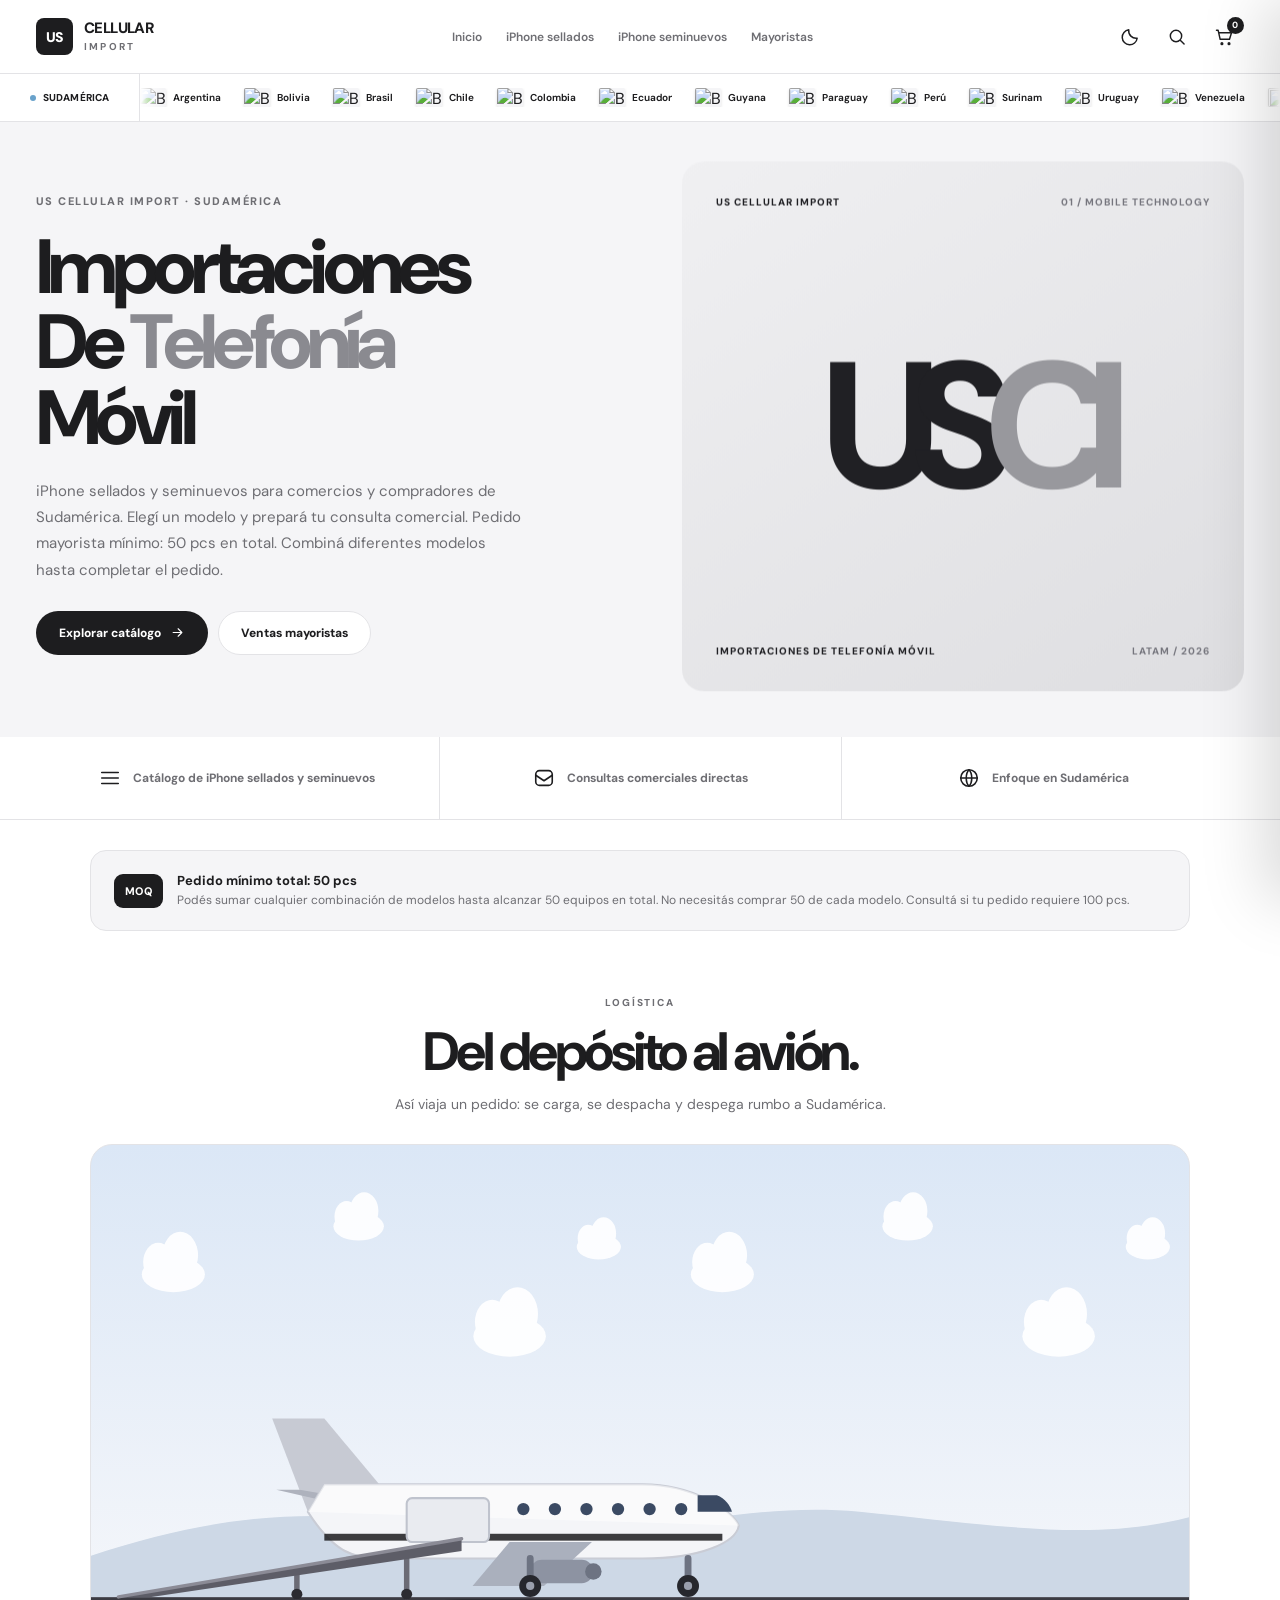
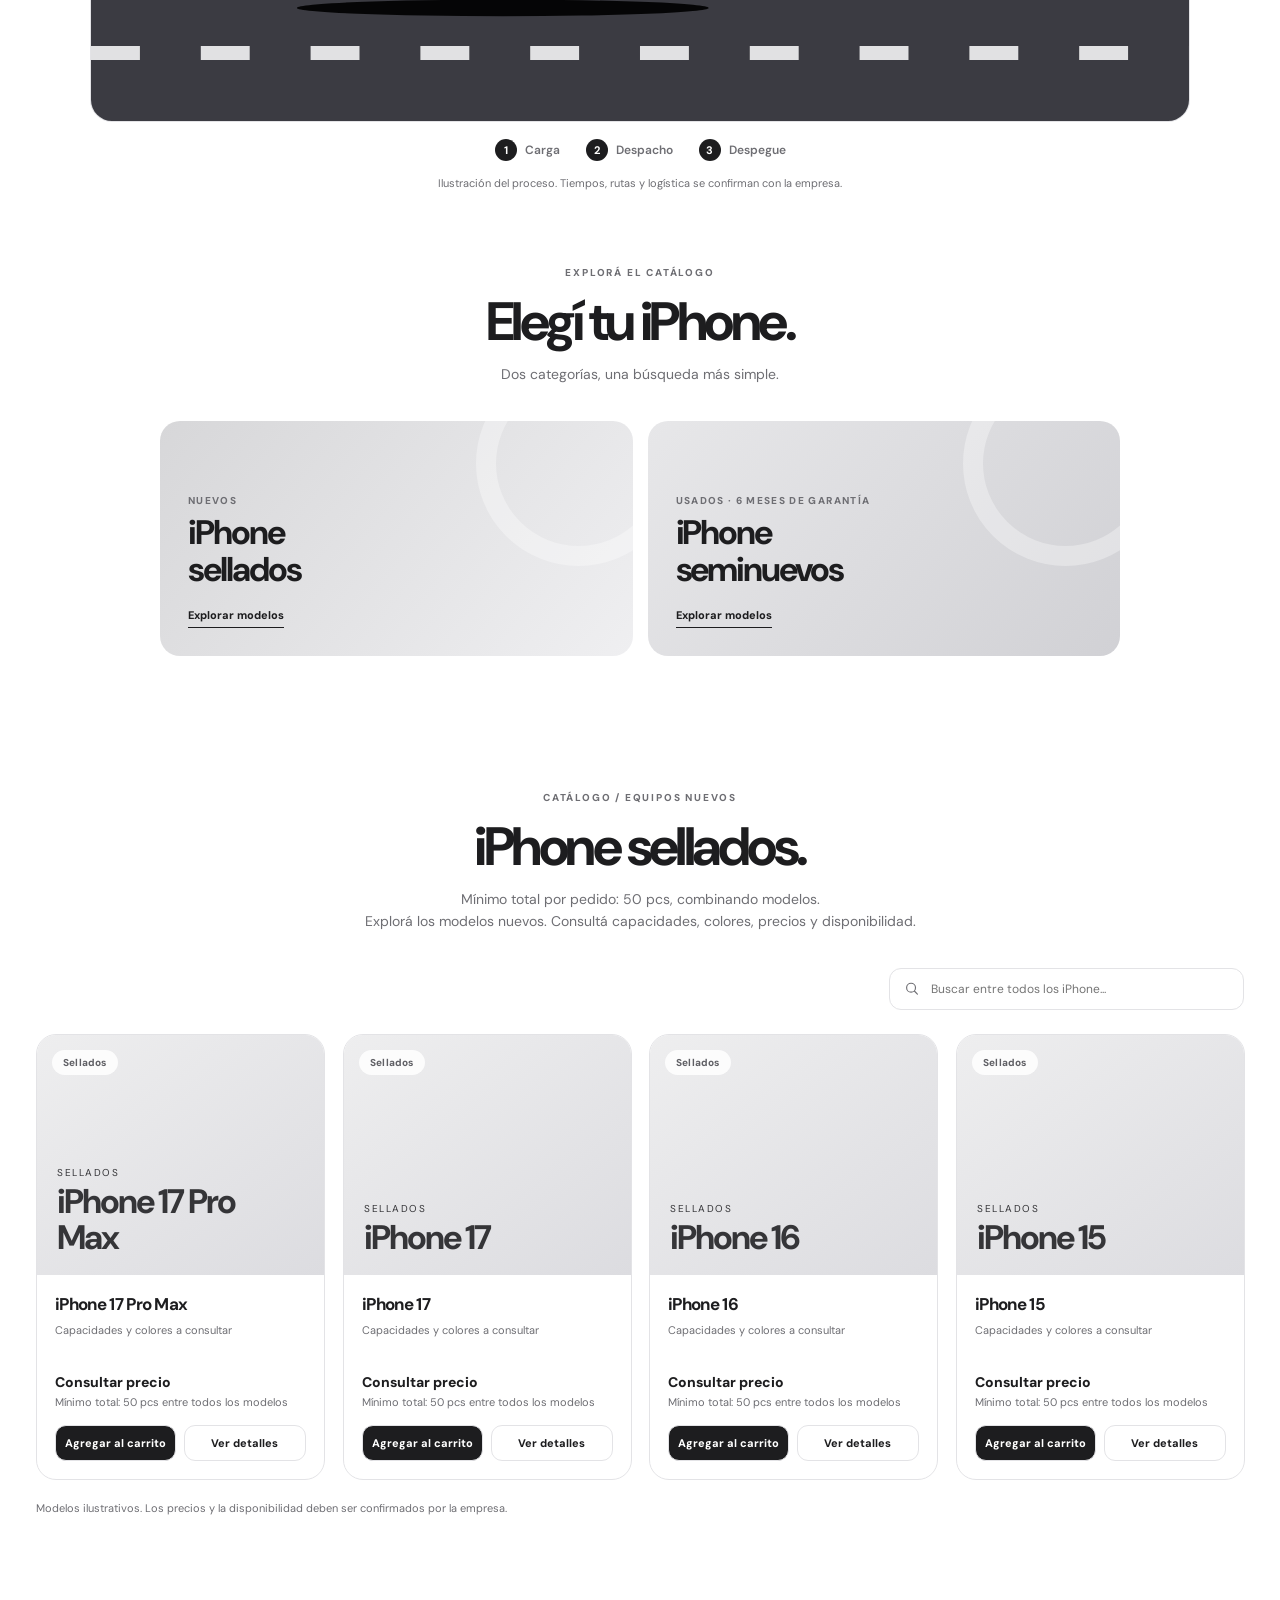
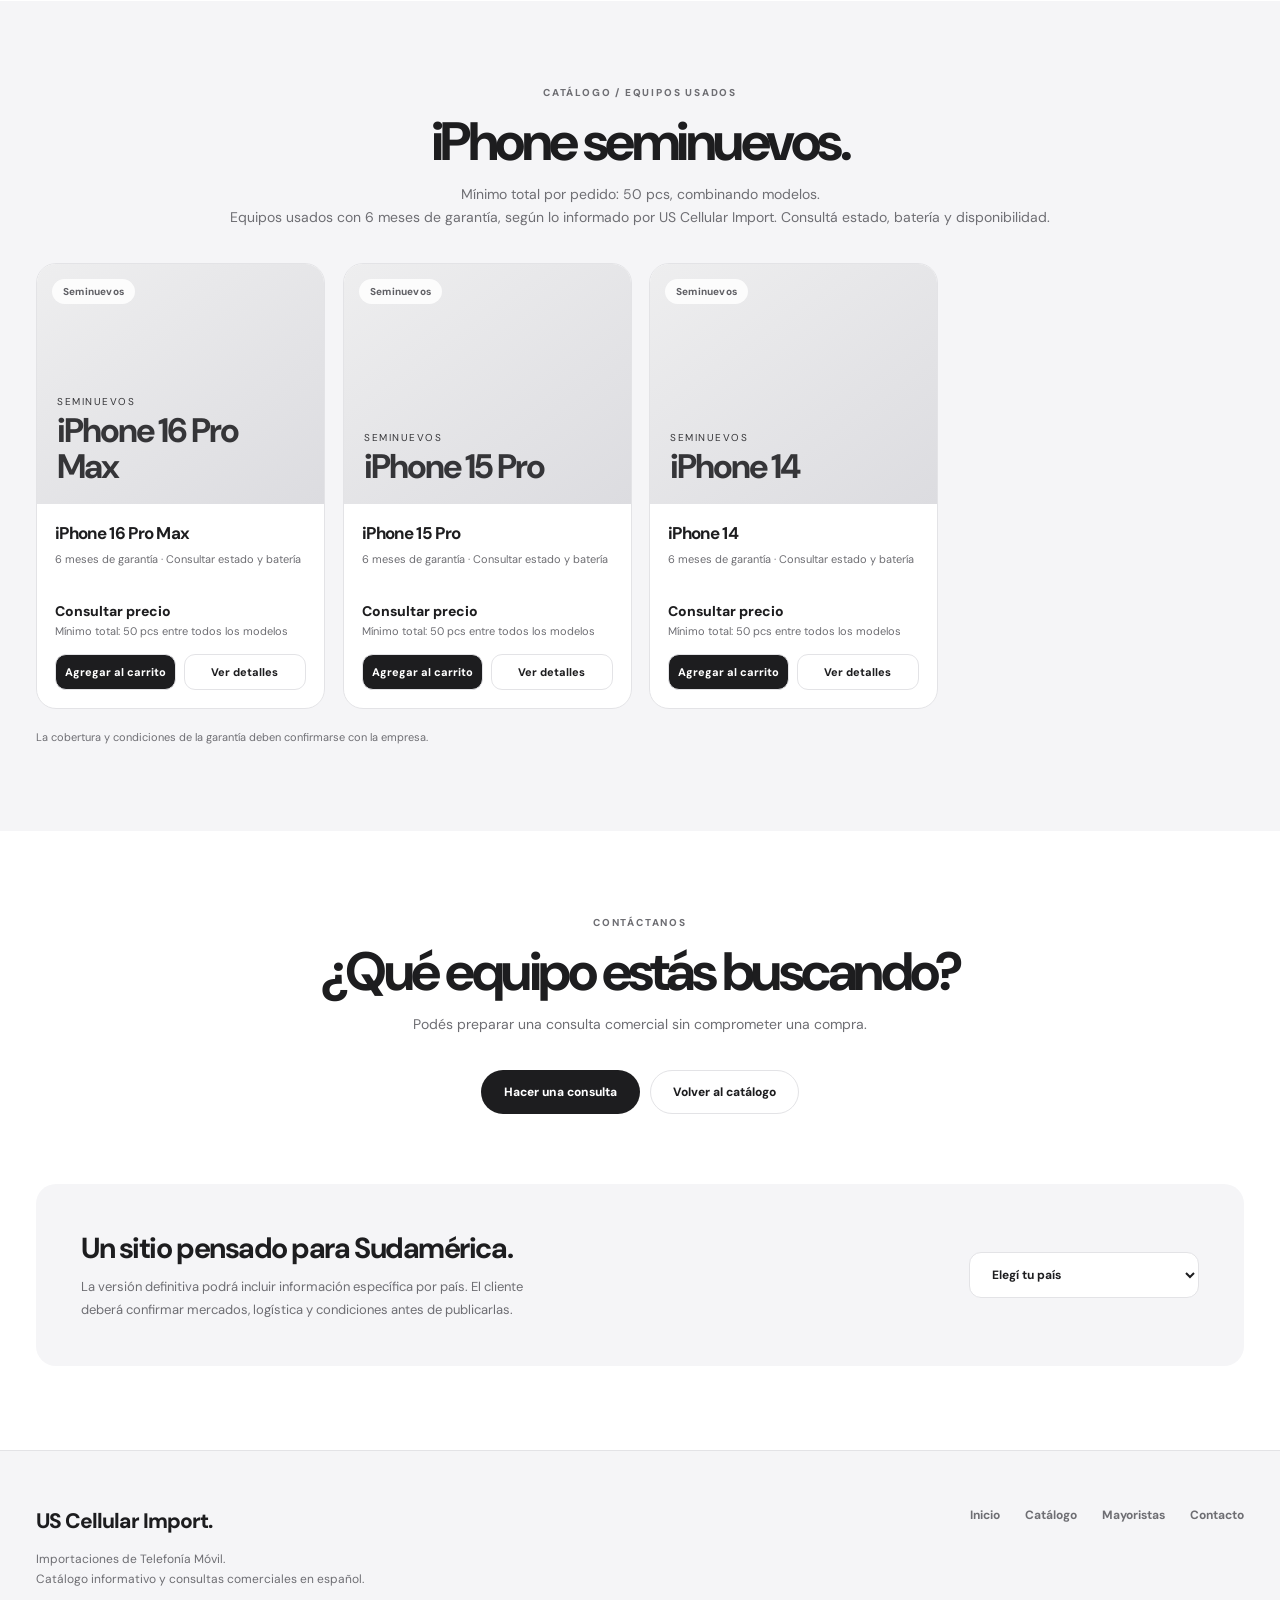
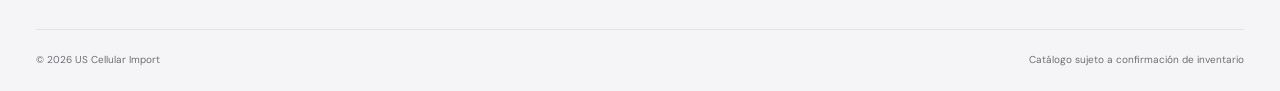
==== commit 472698fa: "Publish Claude logistics plane animation and keep preview in sync" ====
--- a/preview/index.html
+++ b/preview/index.html
@@ -128,6 +128,7 @@
 @media(prefers-reduced-motion:reduce){.usci-flags-track{animation:none;will-change:auto}.usci-flags-viewport{overflow-x:auto;-webkit-mask-image:none;mask-image:none}.usci-flags-set[aria-hidden=true]{display:none}}
 </style>
 <link rel="stylesheet" href="./premium-motion.css?v=5">
+<link rel="stylesheet" href="./flight-animation.css?v=1">
 </head>
 <body>
 
@@ -154,6 +155,38 @@
 
 
 <div class="container"><div class="usci-moq-strip"><span class="usci-moq-tag">MOQ</span><div><strong>Pedido mínimo total: 50 pcs</strong><div class="usci-moq-detail">Podés sumar cualquier combinación de modelos hasta alcanzar 50 equipos en total. No necesitás comprar 50 de cada modelo. Consultá si tu pedido requiere 100 pcs.</div></div></div></div>
+<section class="section usci-flight" id="envios" aria-labelledby="usciFlightTitle"><div class="container"><div class="section-top"><p class="mini">LOGÍSTICA</p><h2 id="usciFlightTitle">Del depósito al avión.</h2><p>Así viaja un pedido: se carga, se despacha y despega rumbo a Sudamérica.</p></div>
+<div class="usci-flight-wrap"><div class="usci-flight-scene" id="usciFlight" role="img" aria-label="Animación: un paquete sube por una cinta transportadora, entra al avión de carga y el avión despega.">
+<div class="usci-flight-stage" aria-hidden="true">
+<svg class="uf-layer uf-hills" viewBox="0 0 800 420" preserveAspectRatio="none"><path d="M0,300 C90,270 170,262 260,282 C360,304 450,258 560,268 C660,278 730,290 800,272 V340 H0Z" style="fill:var(--hill)"/></svg>
+<svg class="uf-layer uf-clouds" viewBox="0 0 1600 420" preserveAspectRatio="none"><g style="opacity:var(--cloud-o);fill:var(--cloud)" transform="translate(120 95) scale(1)"><ellipse cx="0" cy="0" rx="46" ry="13"/><ellipse cx="-22" cy="-9" rx="22" ry="14"/><ellipse cx="10" cy="-14" rx="26" ry="17"/></g><g style="opacity:var(--cloud-o);fill:var(--cloud)" transform="translate(390 60) scale(0.8)"><ellipse cx="0" cy="0" rx="46" ry="13"/><ellipse cx="-22" cy="-9" rx="22" ry="14"/><ellipse cx="10" cy="-14" rx="26" ry="17"/></g><g style="opacity:var(--cloud-o);fill:var(--cloud)" transform="translate(610 140) scale(1.15)"><ellipse cx="0" cy="0" rx="46" ry="13"/><ellipse cx="-22" cy="-9" rx="22" ry="14"/><ellipse cx="10" cy="-14" rx="26" ry="17"/></g><g style="opacity:var(--cloud-o);fill:var(--cloud)" transform="translate(740 75) scale(0.7)"><ellipse cx="0" cy="0" rx="46" ry="13"/><ellipse cx="-22" cy="-9" rx="22" ry="14"/><ellipse cx="10" cy="-14" rx="26" ry="17"/></g><g style="opacity:var(--cloud-o);fill:var(--cloud)" transform="translate(920 95) scale(1)"><ellipse cx="0" cy="0" rx="46" ry="13"/><ellipse cx="-22" cy="-9" rx="22" ry="14"/><ellipse cx="10" cy="-14" rx="26" ry="17"/></g><g style="opacity:var(--cloud-o);fill:var(--cloud)" transform="translate(1190 60) scale(0.8)"><ellipse cx="0" cy="0" rx="46" ry="13"/><ellipse cx="-22" cy="-9" rx="22" ry="14"/><ellipse cx="10" cy="-14" rx="26" ry="17"/></g><g style="opacity:var(--cloud-o);fill:var(--cloud)" transform="translate(1410 140) scale(1.15)"><ellipse cx="0" cy="0" rx="46" ry="13"/><ellipse cx="-22" cy="-9" rx="22" ry="14"/><ellipse cx="10" cy="-14" rx="26" ry="17"/></g><g style="opacity:var(--cloud-o);fill:var(--cloud)" transform="translate(1540 75) scale(0.7)"><ellipse cx="0" cy="0" rx="46" ry="13"/><ellipse cx="-22" cy="-9" rx="22" ry="14"/><ellipse cx="10" cy="-14" rx="26" ry="17"/></g></svg>
+<div class="uf-runway"></div><div class="uf-dashes"></div>
+<svg class="uf-layer uf-shadow" viewBox="0 0 800 420"><ellipse cx="300" cy="338" rx="150" ry="6" fill="#000" opacity=".9"/></svg>
+<svg class="uf-layer uf-plane" viewBox="0 0 800 420" preserveAspectRatio="xMidYMid meet" aria-hidden="true">
+ <g transform="translate(320 330)">
+  <path d="M-162,-62 L-188,-130 L-150,-130 L-110,-82 Z" fill="#c7cad3"/>
+  <path d="M-150,-70 L-185,-78 L-168,-78 L-132,-72 Z" fill="#aeb2bd"/>
+  <path d="M-150,-82 L82,-82 C120,-82 148,-62 152,-52 C150,-40 125,-28 82,-28 L-110,-28 C-130,-28 -144,-34 -162,-62 Z" fill="#f4f5f8" stroke="#c9ccd5" stroke-width="1.5"/>
+  <path d="M-150,-82 L82,-82 C120,-82 148,-62 152,-52 L-162,-62 Z" fill="#fff" opacity=".55"/>
+  <rect x="-150" y="-46" width="290" height="5" fill="#1d1d1f" opacity=".85"/>
+  <g fill="#3b4a63"><circle cx="-5" cy="-64" r="4.5"/><circle cx="18" cy="-64" r="4.5"/><circle cx="41" cy="-64" r="4.5"/><circle cx="64" cy="-64" r="4.5"/><circle cx="87" cy="-64" r="4.5"/><circle cx="110" cy="-64" r="4.5"/><path d="M122,-74 L136,-74 C142,-72 146,-66 147,-62 L122,-62 Z"/></g>
+  <path d="M-15,-40 L45,-40 L10,-8 L-42,-8 Z" fill="#aab0bd"/>
+  <rect x="0" y="-27" width="46" height="17" rx="8.5" fill="#8d93a2"/><circle cx="46" cy="-18.5" r="6" fill="#6d7382"/>
+  <rect x="-90" y="-72" width="60" height="32" rx="4" fill="#15161a"/>
+  <rect class="uf-hatch" x="-90" y="-72" width="60" height="32" rx="4" fill="#e9ebf0" stroke="#bfc3cd" stroke-width="1.5"/>
+  <g class="uf-gear"><path d="M0,-28 V-9 M115,-28 V-9" stroke="#6d7382" stroke-width="5" stroke-linecap="round"/><circle cx="0" cy="-8" r="8" fill="#26272d"/><circle cx="115" cy="-8" r="8" fill="#26272d"/><circle cx="0" cy="-8" r="3" fill="#9a9fad"/><circle cx="115" cy="-8" r="3" fill="#9a9fad"/></g>
+ </g></svg>
+<svg class="uf-layer" viewBox="0 0 800 420" aria-hidden="true">
+ <path d="M150,314 V330 M230,302.5 V330" stroke="#6b6b75" stroke-width="4"/><circle cx="150" cy="328" r="4" fill="#2b2b31"/><circle cx="230" cy="328" r="4" fill="#2b2b31"/>
+ <path d="M20,330 L270,287.6 L270,296.6 L44,330 Z" fill="#5d5d67"/>
+ <path d="M20,330 L270,287.6" stroke="#8b8b96" stroke-width="2.5" stroke-linecap="round"/>
+</svg>
+<svg class="uf-layer uf-box" viewBox="0 0 800 420" aria-hidden="true">
+ <g transform="translate(48 325.25)"><path d="M-15,-26 L-11,-31 L11,-31 L15,-26 Z" fill="#dcae74"/><rect x="-15" y="-26" width="30" height="26" rx="2" fill="#c8955a"/><rect x="-3" y="-31" width="6" height="31" fill="#e8c394"/><rect x="5" y="-19" width="8" height="9" rx="1" fill="#fff" opacity=".95"/><path d="M6.5,-16 h5 M6.5,-13 h3.5" stroke="#8a8a90" stroke-width="1"/></g>
+</svg>
+</div></div>
+<ul class="usci-flight-caption"><li><b>1</b>Carga</li><li><b>2</b>Despacho</li><li><b>3</b>Despegue</li></ul>
+<p class="note">Ilustración del proceso. Tiempos, rutas y logística se confirman con la empresa.</p></div></div></section>
 <section class="section category-chooser" aria-label="Categorías principales"><div class="container"><div class="section-top"><p class="mini">EXPLORÁ EL CATÁLOGO</p><h2>Elegí tu iPhone.</h2><p>Dos categorías, una búsqueda más simple.</p></div><div class="collection-row"><a class="collection" href="#sellados"><div class="collection-content"><p class="eyebrow">Nuevos</p><h3>iPhone<br>sellados</h3><span>Explorar modelos</span></div></a><a class="collection" href="#seminuevos"><div class="collection-content"><p class="eyebrow">Usados · 6 meses de garantía</p><h3>iPhone<br>seminuevos</h3><span>Explorar modelos</span></div></a></div></div></section>
 <section id="sellados" class="section"><div class="container"><div class="section-top"><p class="mini">CATÁLOGO / EQUIPOS NUEVOS</p><h2>iPhone sellados.</h2><p>Mínimo total por pedido: 50 pcs, combinando modelos.</p><p>Explorá los modelos nuevos. Consultá capacidades, colores, precios y disponibilidad.</p></div><div class="filter-tools catalog-search-tools"><label class="search"><svg viewBox="0 0 24 24"><circle cx="10.8" cy="10.8" r="6.8"/><path d="m16.2 16.2 4.3 4.3"/></svg><input id="searchInput" type="search" placeholder="Buscar entre todos los iPhone..." aria-label="Buscar iPhone sellados y seminuevos"></label></div><div class="products-grid" id="catalogGrid"></div><p class="note">Modelos ilustrativos. Los precios y la disponibilidad deben ser confirmados por la empresa.</p></div></section>
 <section id="seminuevos" class="section alt"><div class="container"><div class="section-top"><p class="mini">CATÁLOGO / EQUIPOS USADOS</p><h2>iPhone seminuevos.</h2><p>Mínimo total por pedido: 50 pcs, combinando modelos.</p><p>Equipos usados con 6 meses de garantía, según lo informado por US Cellular Import. Consultá estado, batería y disponibilidad.</p></div><div class="products-grid" id="usedGrid"></div><p class="note">La cobertura y condiciones de la garantía deben confirmarse con la empresa.</p></div></section>
@@ -320,5 +353,6 @@
 
 </script>
 <script src="./premium-motion.js?v=5" defer></script>
+<script src="./flight-animation.js?v=1" defer></script>
 </body>
 </html>
--- a/preview/flight-animation.css
+++ b/preview/flight-animation.css
@@ -0,0 +1 @@
+.usci-flight{padding:64px 0 8px}.usci-flight .section-top{margin-bottom:28px}.usci-flight-wrap{width:min(1100px,100%);margin-inline:auto}.usci-flight-scene{--sky-a:#dbe7f6;--sky-b:#f4f6fa;--cloud:#fff;--cloud-o:.9;--hill:#cdd8e6;--run:#3b3b42;--run-edge:#55555e;--dash:rgba(255,255,255,.85);position:relative;overflow:hidden;border-radius:22px;border:1px solid var(--line);background:linear-gradient(180deg,var(--sky-a),var(--sky-b) 78%);aspect-ratio:800/420;isolation:isolate;contain:layout paint;-webkit-tap-highlight-color:transparent;}html[data-theme="dark"] .usci-flight-scene{--sky-a:#10131b;--sky-b:#1b2030;--cloud:#8f98b3;--cloud-o:.22;--hill:#1a1f2c;--run:#1b1b20;--run-edge:#2c2c33;--dash:rgba(255,255,255,.55)}.usci-flight-stage{position:absolute;left:0;bottom:0;width:100%;aspect-ratio:800/420;overflow:hidden}.uf-layer{position:absolute;inset:0;width:100%;height:100%;display:block;pointer-events:none}.uf-layer svg,svg.uf-layer{width:100%;height:100%;display:block;stroke:none;fill:none;stroke-width:0}.uf-clouds{width:200%;left:0;animation:uf-clouds 70s linear infinite;will-change:transform}.uf-runway{position:absolute;left:0;right:0;bottom:0;height:21.4286%;background:linear-gradient(180deg,var(--run-edge) 0 1.2%,var(--run) 1.2%)}.uf-dashes{position:absolute;left:0;bottom:10.5%;width:300%;height:2.4%;background:linear-gradient(90deg,var(--dash) 0 45%,transparent 45% 100%) 0 0/calc(100%/30) 100% repeat-x;animation:uf-dashes 12.0s linear infinite;will-change:transform}.uf-shadow{transform-origin:37.5% 80%;animation:uf-shadow 12.0s linear infinite;will-change:transform,opacity}.uf-plane{transform-origin:40% 78.5714%;animation:uf-plane 12.0s linear infinite;will-change:transform}.uf-box{transform-origin:6% 77.4405%;animation:uf-box 12.0s linear infinite;will-change:transform,opacity;opacity:0}.uf-hatch{transform-box:fill-box;transform-origin:50% 0;animation:uf-hatch 12.0s linear infinite}.uf-gear{transform-box:fill-box;transform-origin:50% 0;animation:uf-gear 12.0s linear infinite}.usci-flight-scene.is-paused *{animation-play-state:paused!important}.usci-flight-caption{display:flex;justify-content:center;gap:10px 26px;flex-wrap:wrap;margin:18px 0 0;padding:0;list-style:none;font-size:12px;font-weight:600;color:var(--muted)}.usci-flight-caption li{display:flex;align-items:center;gap:8px}.usci-flight-caption b{display:grid;place-items:center;width:22px;height:22px;border-radius:50%;background:var(--text);color:var(--bg);font-size:11px}.usci-flight .note{text-align:center;margin-top:14px}@keyframes uf-clouds{from{transform:translate3d(0,0,0)}to{transform:translate3d(-50%,0,0)}}@keyframes uf-dashes{0.0%,56.667%{transform:translate3d(0.0000%,0,0)}70.0%{transform:translate3d(-10.0000%,0,0)}80.0%,100.0%{transform:translate3d(-16.6667%,0,0)}}@keyframes uf-plane{0.0%{transform:translate3d(-82.500%,0.000%,0) rotate(0.00deg) scale(1.000)}1.667%{transform:translate3d(-55.269%,0.000%,0) rotate(0.00deg) scale(1.000)}3.333%{transform:translate3d(-34.805%,0.000%,0) rotate(0.00deg) scale(1.000)}5.0%{transform:translate3d(-20.142%,0.000%,0) rotate(0.00deg) scale(1.000)}6.667%{transform:translate3d(-10.312%,0.000%,0) rotate(0.00deg) scale(1.000)}8.333%{transform:translate3d(-4.351%,0.000%,0) rotate(0.00deg) scale(1.000)}10.0%{transform:translate3d(-1.289%,0.000%,0) rotate(0.00deg) scale(1.000)}11.667%{transform:translate3d(-0.161%,0.000%,0) rotate(0.00deg) scale(1.000)}13.333%,15.0%,16.667%,18.333%,20.0%,21.667%,23.333%,25.0%,26.667%,28.333%,30.0%,31.667%,33.333%,35.0%,36.667%,38.333%,40.0%,41.667%,43.333%,45.0%,46.667%,48.333%,50.0%,51.667%,53.333%,55.0%,56.667%{transform:translate3d(0.000%,0.000%,0) rotate(0.00deg) scale(1.000)}58.333%{transform:translate3d(0.275%,0.000%,0) rotate(0.00deg) scale(1.000)}60.0%{transform:translate3d(1.100%,0.000%,0) rotate(0.00deg) scale(1.000)}61.667%{transform:translate3d(2.475%,0.000%,0) rotate(0.00deg) scale(1.000)}63.333%{transform:translate3d(4.400%,0.000%,0) rotate(0.00deg) scale(1.000)}65.0%{transform:translate3d(6.875%,0.000%,0) rotate(0.00deg) scale(1.000)}66.667%{transform:translate3d(9.900%,0.000%,0) rotate(0.00deg) scale(1.000)}68.333%{transform:translate3d(13.475%,0.000%,0) rotate(0.00deg) scale(1.000)}70.0%{transform:translate3d(17.600%,0.000%,0) rotate(0.00deg) scale(1.000)}71.667%{transform:translate3d(22.479%,0.000%,0) rotate(-1.61deg) scale(1.000)}73.333%{transform:translate3d(27.580%,-0.185%,0) rotate(-4.55deg) scale(1.000)}75.0%{transform:translate3d(33.102%,-1.386%,0) rotate(-8.37deg) scale(1.000)}76.667%{transform:translate3d(39.004%,-3.513%,0) rotate(-12.88deg) scale(0.977)}78.333%{transform:translate3d(45.225%,-6.810%,0) rotate(-18.00deg) scale(0.953)}80.0%{transform:translate3d(51.795%,-10.876%,0) rotate(-18.00deg) scale(0.930)}81.667%{transform:translate3d(58.794%,-15.208%,0) rotate(-18.00deg) scale(0.907)}83.333%{transform:translate3d(66.220%,-19.804%,0) rotate(-18.00deg) scale(0.883)}85.0%{transform:translate3d(74.075%,-24.665%,0) rotate(-18.00deg) scale(0.860)}86.667%{transform:translate3d(82.357%,-29.791%,0) rotate(-18.00deg) scale(0.837)}88.333%{transform:translate3d(91.068%,-35.182%,0) rotate(-18.00deg) scale(0.813)}90.0%{transform:translate3d(100.206%,-40.838%,0) rotate(-18.00deg) scale(0.790)}91.667%{transform:translate3d(109.773%,-46.758%,0) rotate(-18.00deg) scale(0.767)}93.333%{transform:translate3d(119.767%,-52.944%,0) rotate(-18.00deg) scale(0.743)}95.0%{transform:translate3d(130.190%,-59.394%,0) rotate(-18.00deg) scale(0.720)}96.667%{transform:translate3d(141.040%,-66.109%,0) rotate(-18.00deg) scale(0.720)}98.333%{transform:translate3d(152.318%,-73.090%,0) rotate(-18.00deg) scale(0.720)}100.0%{transform:translate3d(164.025%,-80.335%,0) rotate(-18.00deg) scale(0.720)}}@keyframes uf-shadow{0.0%{transform:translate3d(-82.500%,0,0) scale(1.000,1);opacity:0.550}1.667%{transform:translate3d(-55.269%,0,0) scale(1.000,1);opacity:0.550}3.333%{transform:translate3d(-34.805%,0,0) scale(1.000,1);opacity:0.550}5.0%{transform:translate3d(-20.142%,0,0) scale(1.000,1);opacity:0.550}6.667%{transform:translate3d(-10.312%,0,0) scale(1.000,1);opacity:0.550}8.333%{transform:translate3d(-4.351%,0,0) scale(1.000,1);opacity:0.550}10.0%{transform:translate3d(-1.289%,0,0) scale(1.000,1);opacity:0.550}11.667%{transform:translate3d(-0.161%,0,0) scale(1.000,1);opacity:0.550}13.333%,15.0%,16.667%,18.333%,20.0%,21.667%,23.333%,25.0%,26.667%,28.333%,30.0%,31.667%,33.333%,35.0%,36.667%,38.333%,40.0%,41.667%,43.333%,45.0%,46.667%,48.333%,50.0%,51.667%,53.333%,55.0%,56.667%{transform:translate3d(0.000%,0,0) scale(1.000,1);opacity:0.550}58.333%{transform:translate3d(0.275%,0,0) scale(1.000,1);opacity:0.550}60.0%{transform:translate3d(1.100%,0,0) scale(1.000,1);opacity:0.550}61.667%{transform:translate3d(2.475%,0,0) scale(1.000,1);opacity:0.550}63.333%{transform:translate3d(4.400%,0,0) scale(1.000,1);opacity:0.550}65.0%{transform:translate3d(6.875%,0,0) scale(1.000,1);opacity:0.550}66.667%{transform:translate3d(9.900%,0,0) scale(1.000,1);opacity:0.550}68.333%{transform:translate3d(13.475%,0,0) scale(1.000,1);opacity:0.550}70.0%{transform:translate3d(17.600%,0,0) scale(1.000,1);opacity:0.550}71.667%{transform:translate3d(22.479%,0,0) scale(1.000,1);opacity:0.550}73.333%{transform:translate3d(27.580%,0,0) scale(1.000,1);opacity:0.550}75.0%{transform:translate3d(33.102%,0,0) scale(0.917,1);opacity:0.504}76.667%{transform:translate3d(39.004%,0,0) scale(0.750,1);opacity:0.413}78.333%{transform:translate3d(45.225%,0,0) scale(0.583,1);opacity:0.321}80.0%{transform:translate3d(51.795%,0,0) scale(0.417,1);opacity:0.229}81.667%{transform:translate3d(58.794%,0,0) scale(0.250,1);opacity:0.137}83.333%{transform:translate3d(66.220%,0,0) scale(0.250,1);opacity:0.046}85.0%{transform:translate3d(74.075%,0,0) scale(0.250,1);opacity:0.000}86.667%{transform:translate3d(82.357%,0,0) scale(0.250,1);opacity:0.000}88.333%{transform:translate3d(91.068%,0,0) scale(0.250,1);opacity:0.000}90.0%{transform:translate3d(100.206%,0,0) scale(0.250,1);opacity:0.000}91.667%{transform:translate3d(109.773%,0,0) scale(0.250,1);opacity:0.000}93.333%{transform:translate3d(119.767%,0,0) scale(0.250,1);opacity:0.000}95.0%{transform:translate3d(130.190%,0,0) scale(0.250,1);opacity:0.000}96.667%{transform:translate3d(141.040%,0,0) scale(0.250,1);opacity:0.000}98.333%{transform:translate3d(152.318%,0,0) scale(0.250,1);opacity:0.000}100.0%{transform:translate3d(164.025%,0,0) scale(0.250,1);opacity:0.000}}@keyframes uf-box{0%,15.833%{transform:translate3d(0.000%,0.000%,0) rotate(-9.63deg) scale(1);opacity:0}18.333%{transform:translate3d(1.000%,-0.323%,0) rotate(-9.63deg) scale(1);opacity:1}41.667%{transform:translate3d(26.250%,-8.480%,0) rotate(-9.63deg) scale(1);opacity:1}47.5%,100%{transform:translate3d(28.250%,-8.393%,0) rotate(0.00deg) scale(0.55);opacity:0}}@keyframes uf-hatch{0.0%,14.167%{transform:scaleY(1)}20.0%,47.5%{transform:scaleY(0)}53.333%,100.0%{transform:scaleY(1)}}@keyframes uf-gear{0%,72.5%{transform:scaleY(1)}79.167%,100%{transform:scaleY(0)}}@media(max-width:700px){.usci-flight{padding:44px 0 0}.usci-flight-scene{aspect-ratio:4/3;border-radius:18px}.usci-flight-stage{width:138%}.usci-flight-caption{font-size:11px}}@media(prefers-reduced-motion:reduce){.usci-flight-scene *{animation:none!important;will-change:auto!important}.uf-box{opacity:1;transform:translate3d(10%,-3.2%,0) rotate(-9.63deg)}.uf-hatch{transform:scaleY(0)}}
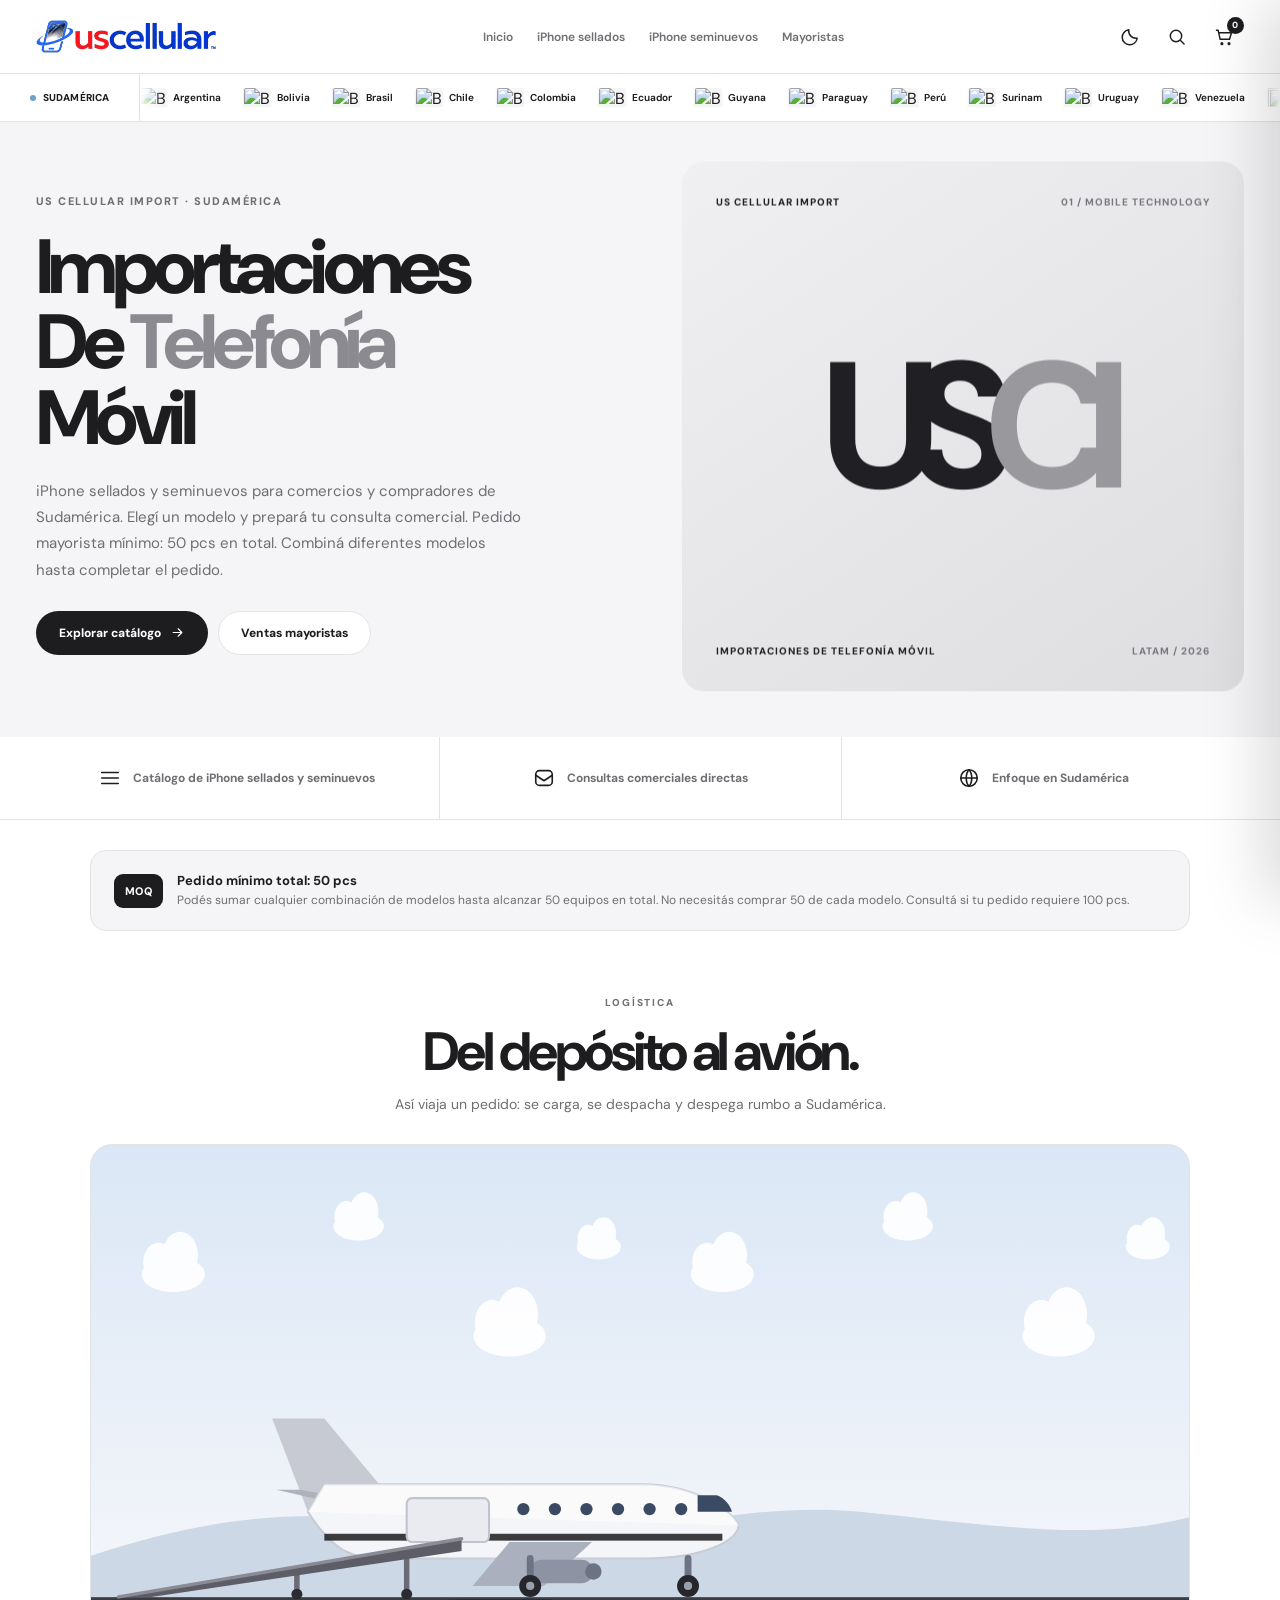
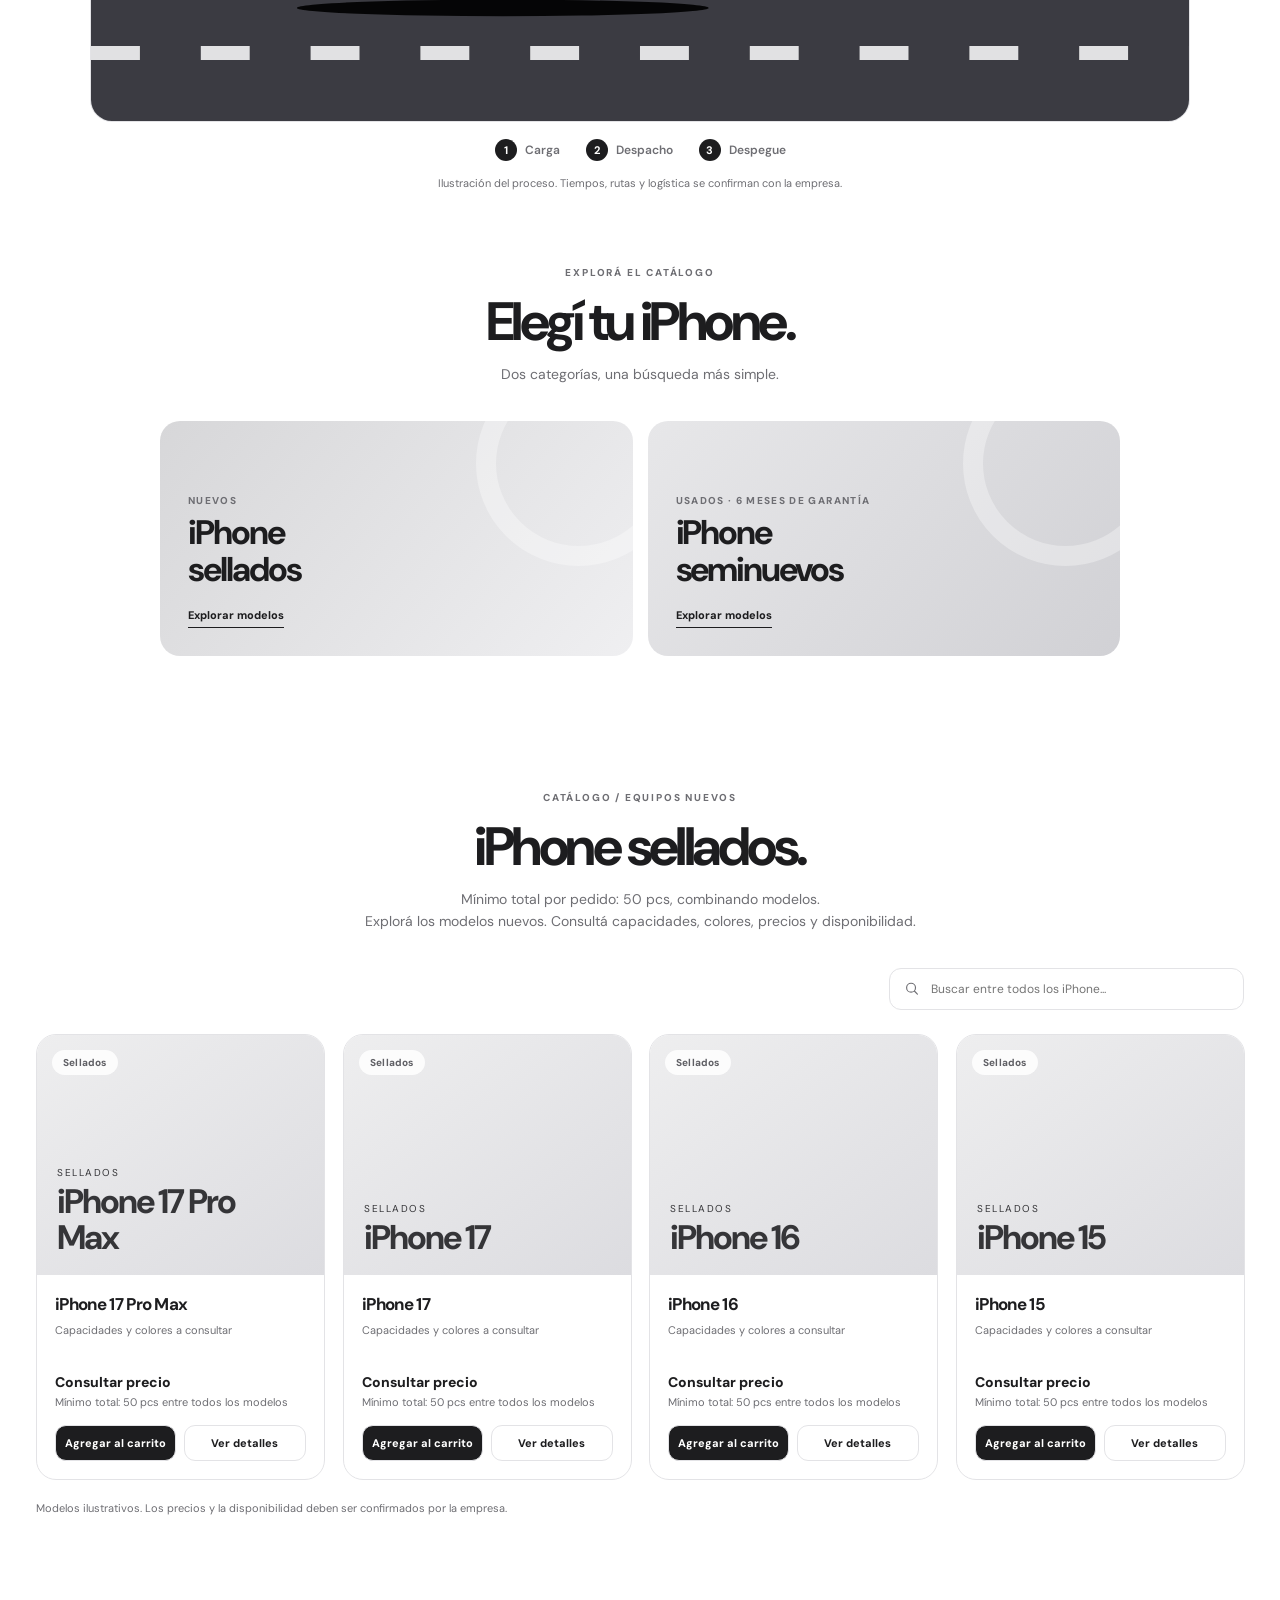
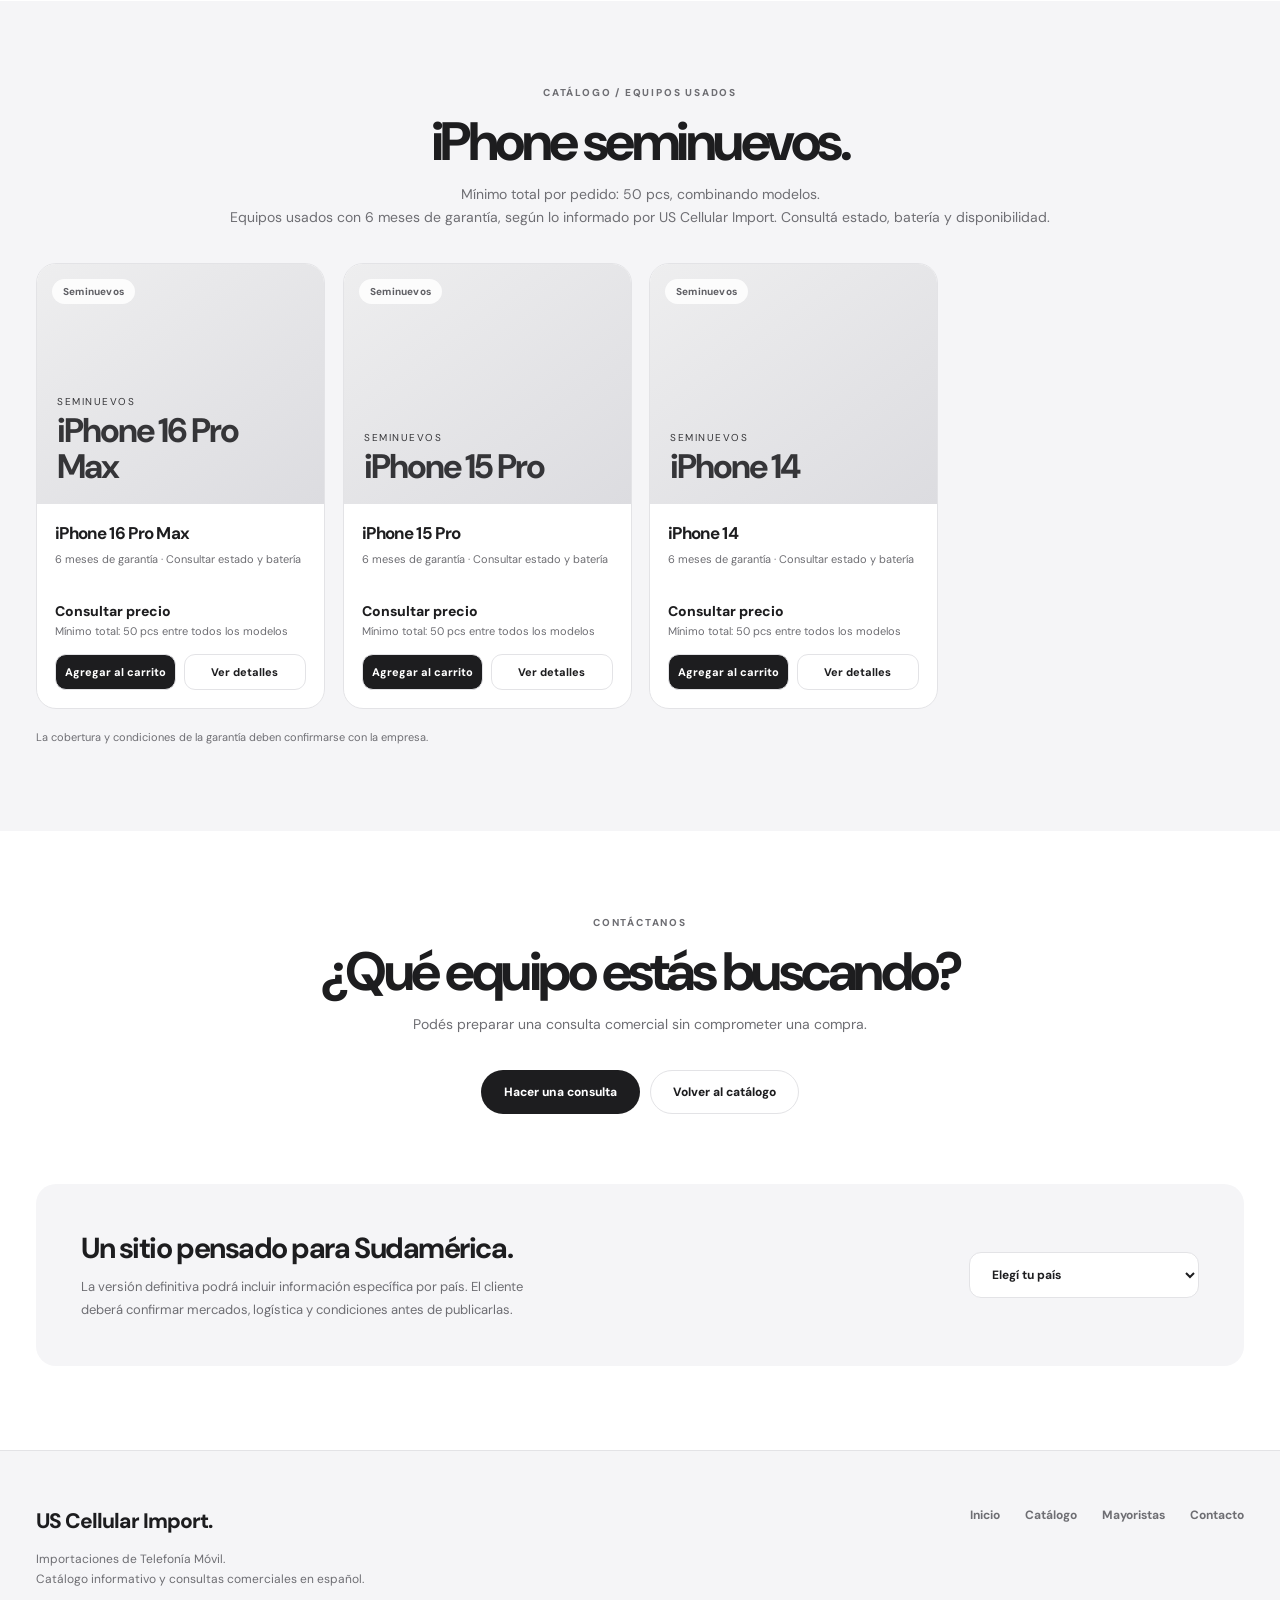
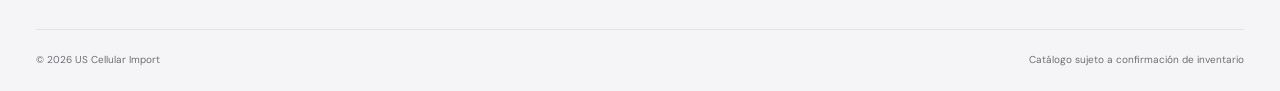
==== commit 6bfa6704: "Update preview with optimized US Cellular logo" ====
--- a/preview/index.html
+++ b/preview/index.html
@@ -129,11 +129,12 @@
 </style>
 <link rel="stylesheet" href="./premium-motion.css?v=5">
 <link rel="stylesheet" href="./flight-animation.css?v=1">
+<style>.brand{display:flex;align-items:center;gap:12px;flex:none;min-width:0}.brand-logo-img{display:block;width:auto;height:34px;max-width:210px;object-fit:contain}.brand-copy{display:none}@media(max-width:540px){.brand-logo-img{height:28px;max-width:160px}}</style>
 </head>
 <body>
 
 <header class="header"><div class="container header-inner">
-<a href="#inicio" class="brand" aria-label="US Cellular Import, inicio"><span class="brand-logo">US</span><span class="brand-copy">CELLULAR<small>IMPORT</small></span></a>
+<a href="#inicio" class="brand" aria-label="US Cellular Import, inicio"><img class="brand-logo-img" src="./uscellular-logo.png" alt="US Cellular" width="350" height="66" loading="eager" decoding="async" fetchpriority="high"></a>
 <nav class="nav-list" id="navList" aria-label="Navegación principal"><a href="#inicio">Inicio</a><a href="#sellados">iPhone sellados</a><a href="#seminuevos">iPhone seminuevos</a><a href="#contacto">Mayoristas</a></nav>
 <div class="nav-right"><button class="icon-button" id="themeToggle" type="button" title="Cambiar tema" aria-label="Cambiar tema"><svg viewBox="0 0 24 24"><path d="M20.6 13.5A9 9 0 0 1 10.5 3.4 9 9 0 1 0 20.6 13.5Z"/></svg></button><button class="icon-button" id="searchTop" type="button" title="Buscar" aria-label="Buscar productos"><svg viewBox="0 0 24 24"><circle cx="10.8" cy="10.8" r="6.8"/><path d="m16.2 16.2 4.3 4.3"/></svg></button><button class="icon-button" id="openCart" type="button" aria-label="Abrir carrito"><svg viewBox="0 0 24 24"><path d="M3 4h2l2.4 10.8h11.2L21 7H6"/><circle cx="9.5" cy="20" r="1"/><circle cx="18" cy="20" r="1"/></svg><span class="count" id="cartCount">0</span></button><button class="icon-button mobile-menu" id="menuButton" type="button" aria-label="Abrir menú"><svg viewBox="0 0 24 24"><path d="M4 7h16M4 12h16M4 17h16"/></svg></button></div>
 </div></header>
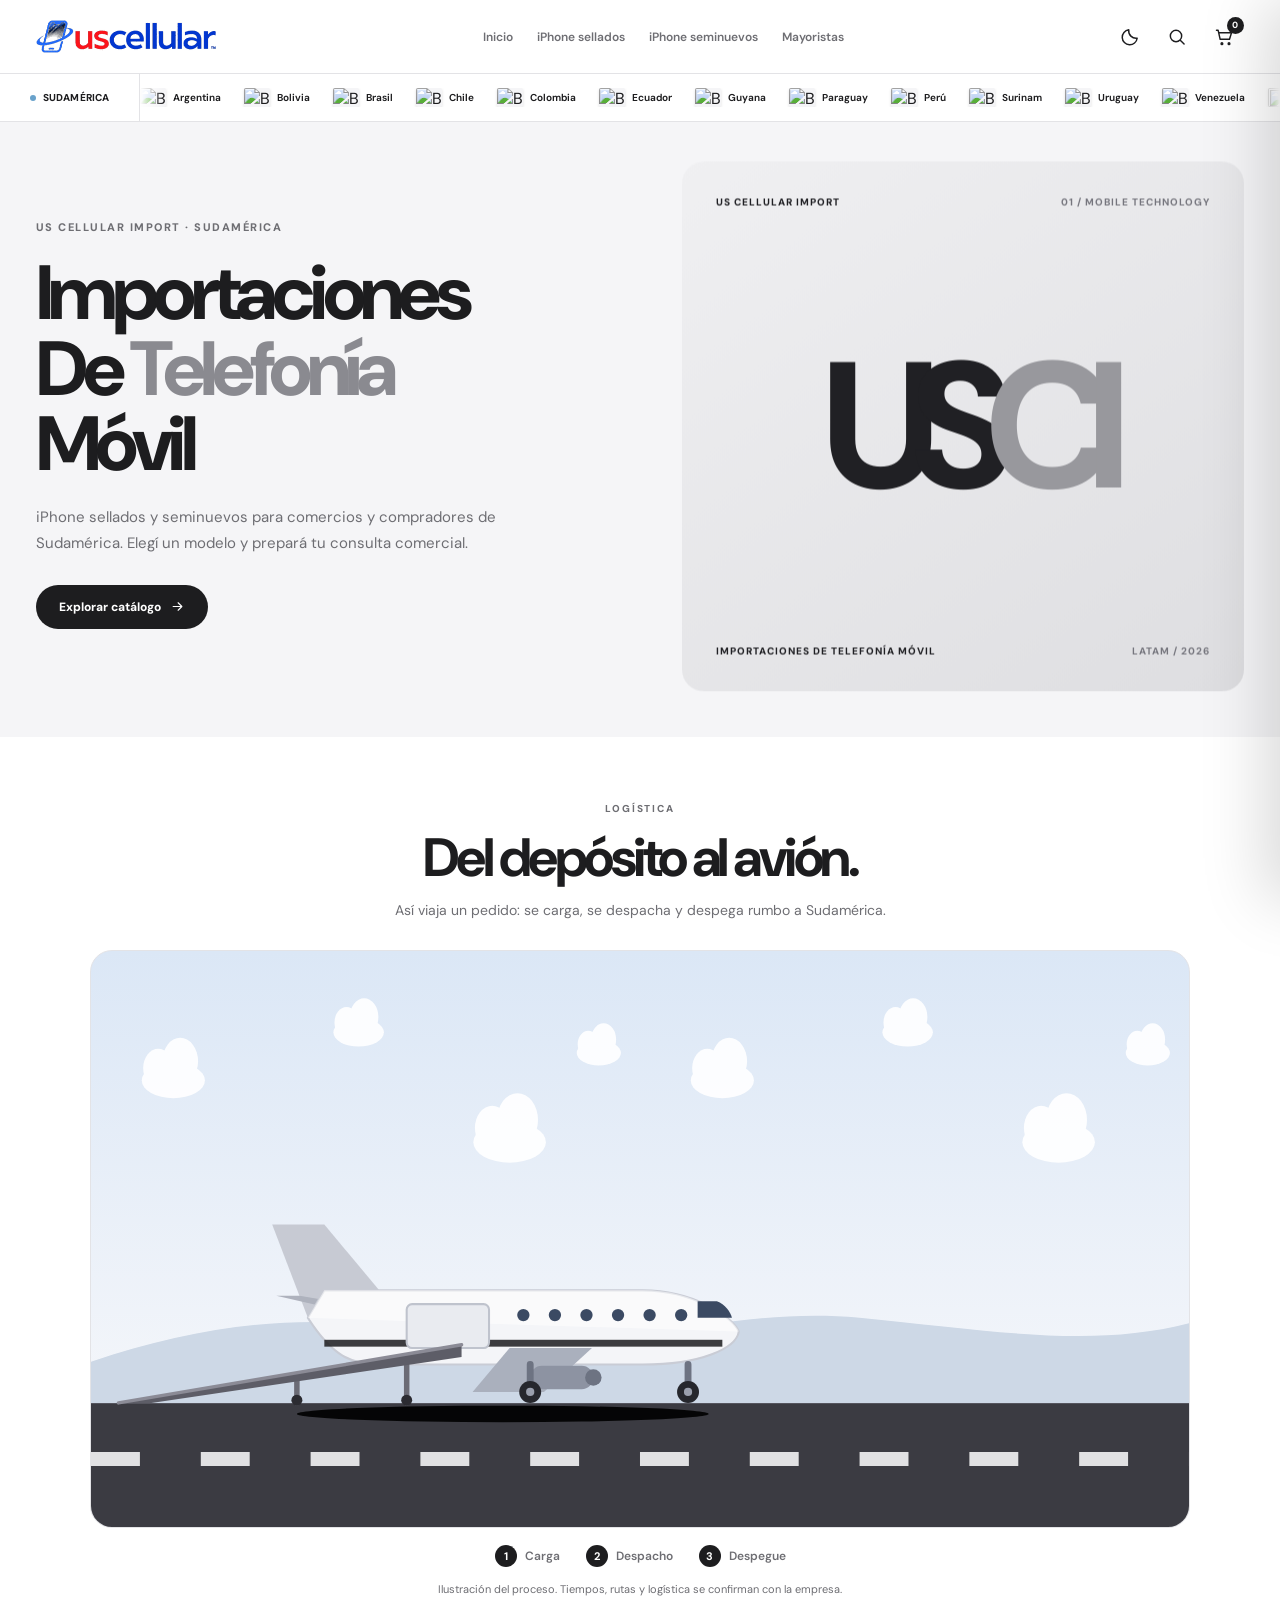
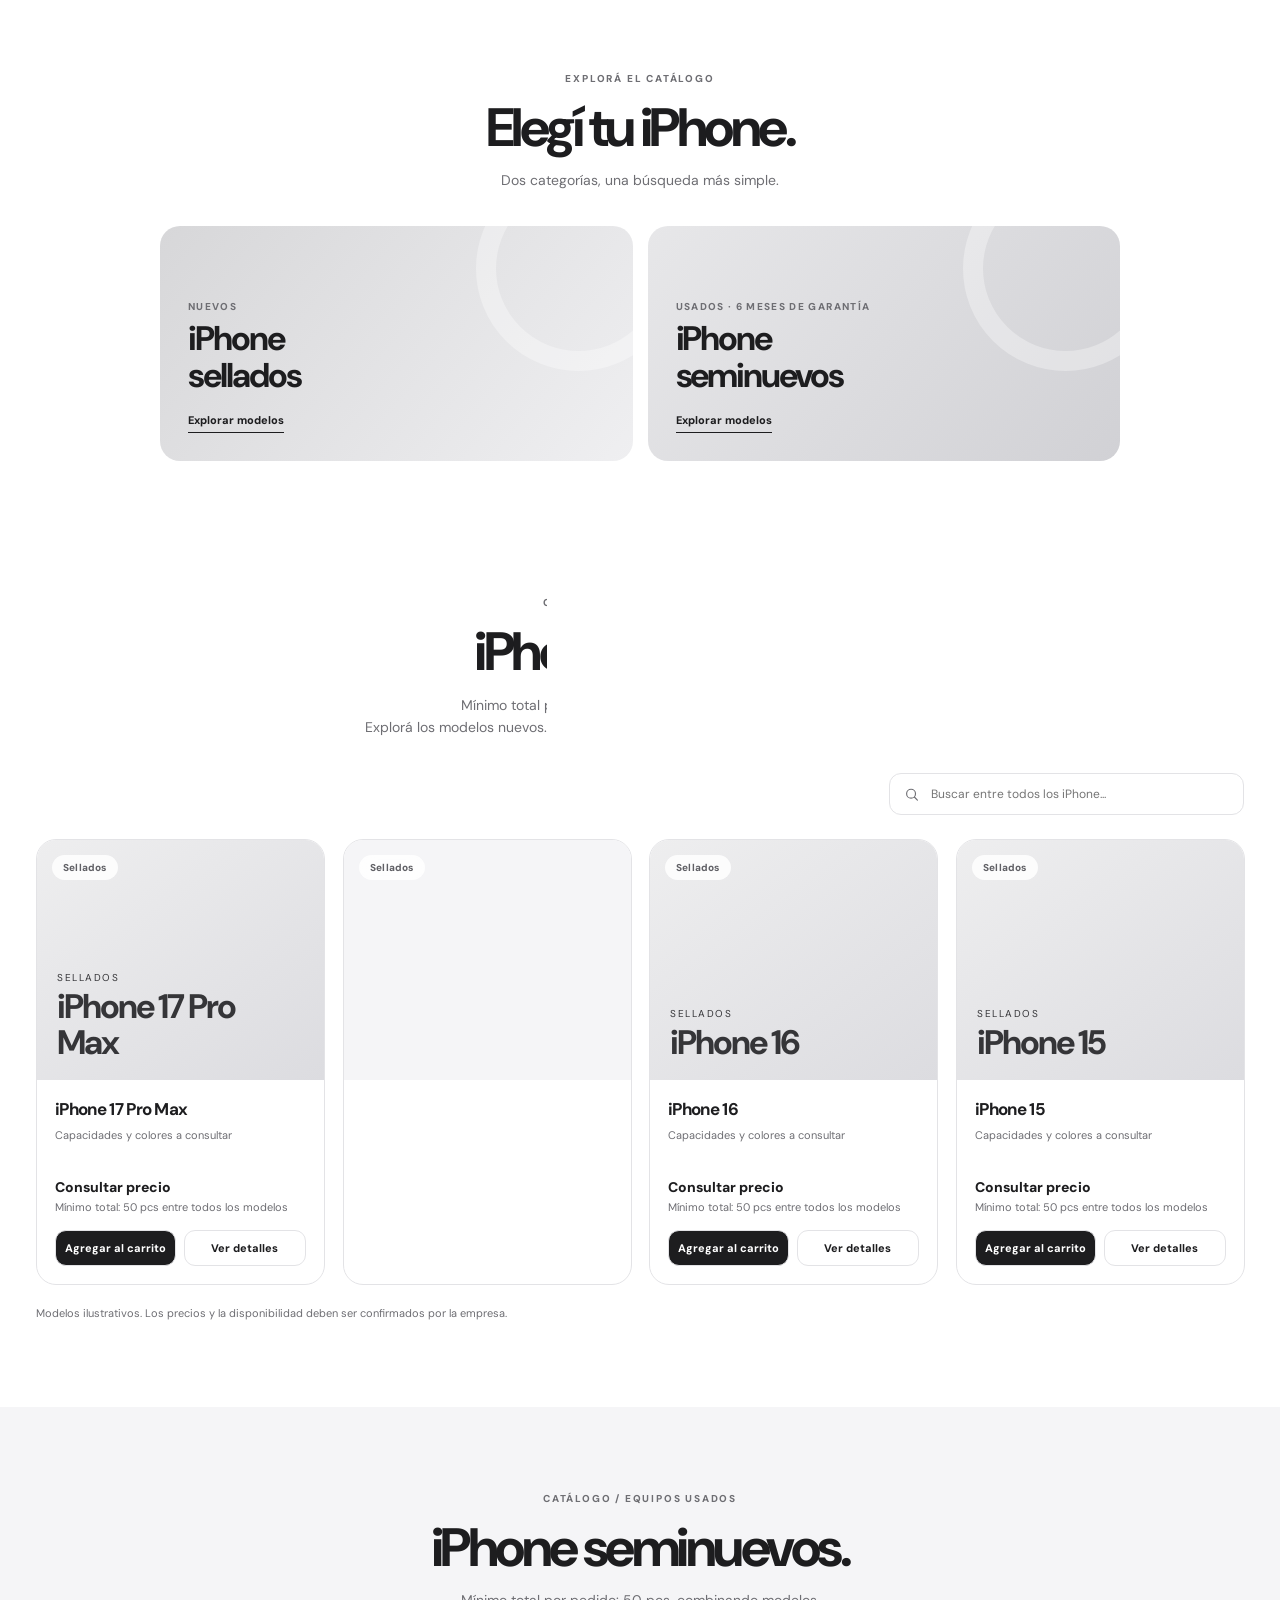
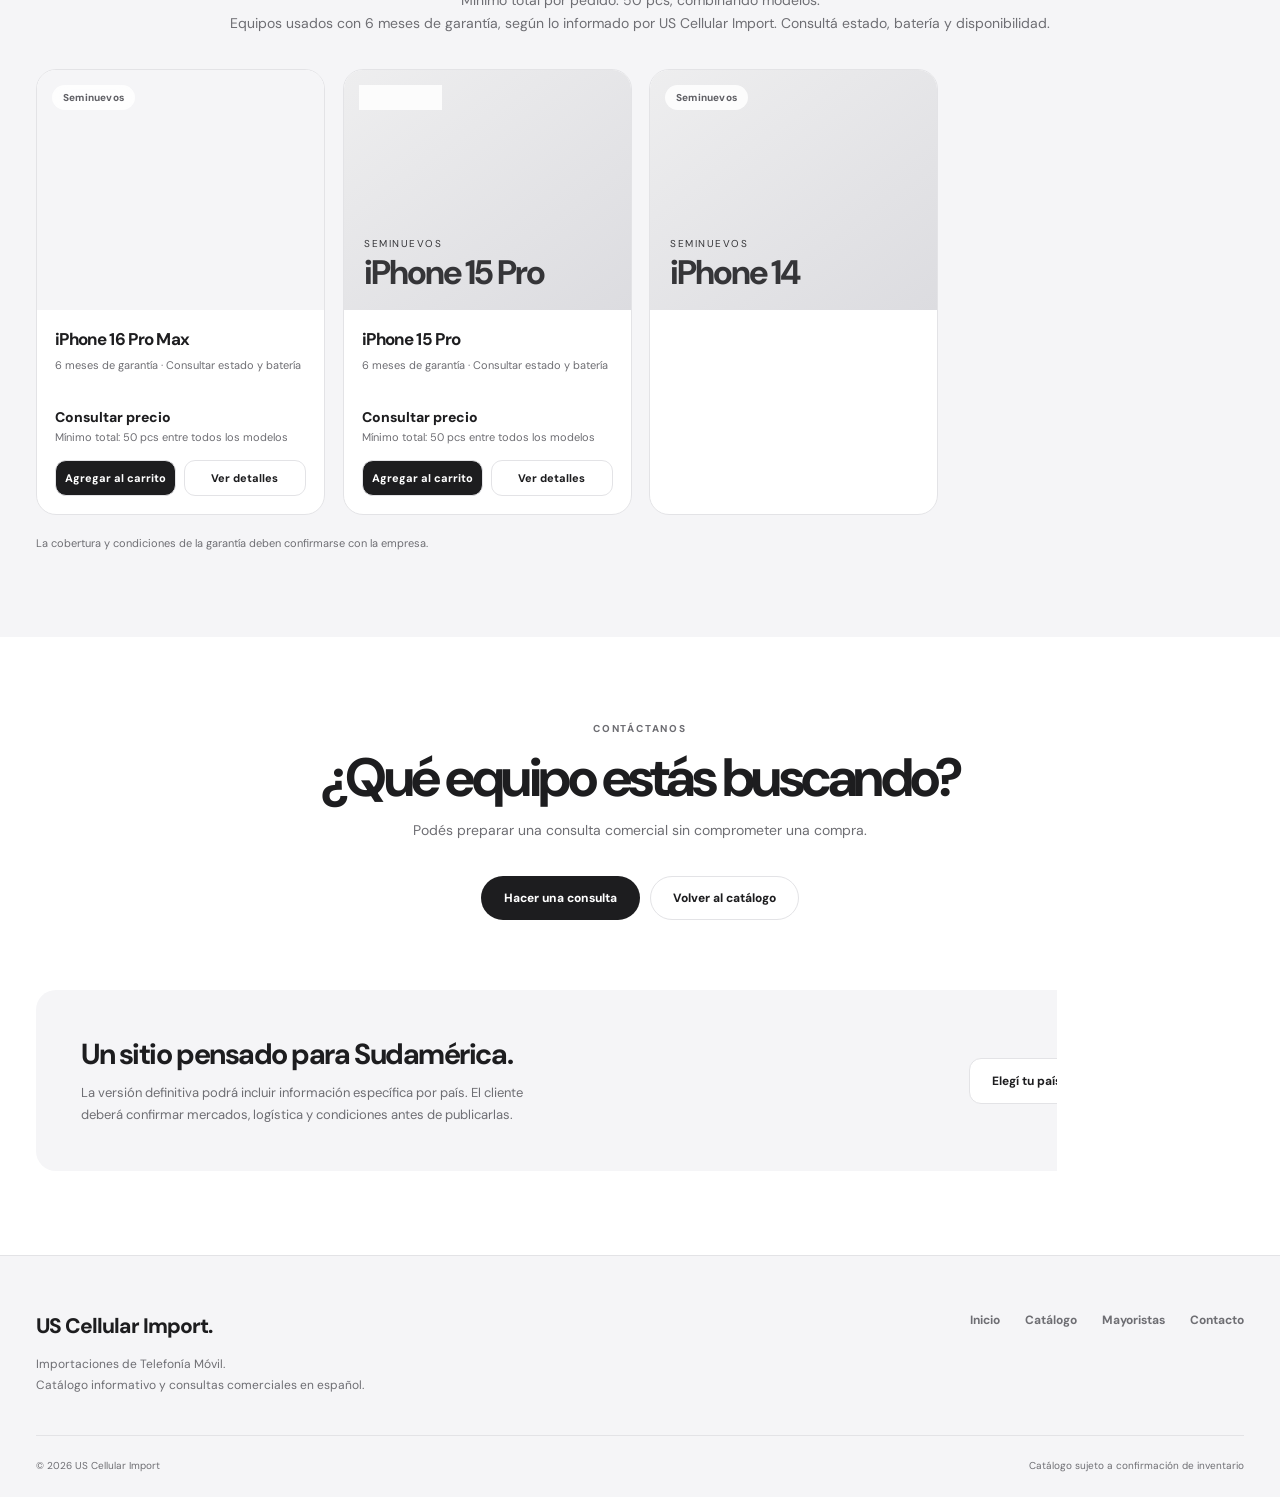
==== commit 6b3bd6b2: "Remove wholesale CTA and MOQ information from preview" ====
--- a/preview/index.html
+++ b/preview/index.html
@@ -151,11 +151,11 @@
  </div>
 </section>
 
-<section class="hero" id="inicio"><div class="container hero-inner"><div class="hero-copy"><p class="eyebrow">US CELLULAR IMPORT · SUDAMÉRICA</p><h1>Importaciones<br>De <span>Telefonía</span><br>Móvil</h1><p class="desc">iPhone sellados y seminuevos para comercios y compradores de Sudamérica. Elegí un modelo y prepará tu consulta comercial. Pedido mayorista mínimo: 50 pcs en total. Combiná diferentes modelos hasta completar el pedido.</p><div class="button-row"><a href="#sellados" class="btn btn-primary">Explorar catálogo <svg viewBox="0 0 24 24"><path d="M5 12h14m-6-6 6 6-6 6"/></svg></a><a href="#contacto" class="btn btn-secondary">Ventas mayoristas</a></div></div><div class="hero-art hero-typographic" id="heroArt"><div class="hero-stage"><div class="brand-panel"><div class="panel-top">US CELLULAR IMPORT <span>01 / MOBILE TECHNOLOGY</span></div><div class="panel-middle">US<span>CI</span></div><div class="panel-bottom">IMPORTACIONES DE TELEFONÍA MÓVIL <span>LATAM / 2026</span></div></div></div></div></div></section>
-<div class="quick-strip"><div class="container strip-items"><div><svg viewBox="0 0 24 24"><path d="M3 6h18M3 12h18M3 18h18"/></svg>Catálogo de iPhone sellados y seminuevos</div><div><svg viewBox="0 0 24 24"><path d="M3 8a4 4 0 0 1 4-4h10a4 4 0 0 1 4 4v8a4 4 0 0 1-4 4H7a4 4 0 0 1-4-4z"/><path d="m3 9 9 6 9-6"/></svg>Consultas comerciales directas</div><div><svg viewBox="0 0 24 24"><circle cx="12" cy="12" r="9"/><path d="M3 12h18M12 3c-4 4-4 14 0 18M12 3c4 4 4 14 0 18"/></svg>Enfoque en Sudamérica</div></div></div>
-
-
-<div class="container"><div class="usci-moq-strip"><span class="usci-moq-tag">MOQ</span><div><strong>Pedido mínimo total: 50 pcs</strong><div class="usci-moq-detail">Podés sumar cualquier combinación de modelos hasta alcanzar 50 equipos en total. No necesitás comprar 50 de cada modelo. Consultá si tu pedido requiere 100 pcs.</div></div></div></div>
+<section class="hero" id="inicio"><div class="container hero-inner"><div class="hero-copy"><p class="eyebrow">US CELLULAR IMPORT · SUDAMÉRICA</p><h1>Importaciones<br>De <span>Telefonía</span><br>Móvil</h1><p class="desc">iPhone sellados y seminuevos para comercios y compradores de Sudamérica. Elegí un modelo y prepará tu consulta comercial.</p><div class="button-row"><a href="#sellados" class="btn btn-primary">Explorar catálogo <svg viewBox="0 0 24 24"><path d="M5 12h14m-6-6 6 6-6 6"/></svg></a></div></div><div class="hero-art hero-typographic" id="heroArt"><div class="hero-stage"><div class="brand-panel"><div class="panel-top">US CELLULAR IMPORT <span>01 / MOBILE TECHNOLOGY</span></div><div class="panel-middle">US<span>CI</span></div><div class="panel-bottom">IMPORTACIONES DE TELEFONÍA MÓVIL <span>LATAM / 2026</span></div></div></div></div></div></section>
+</div>
+
+
+</div>
 <section class="section usci-flight" id="envios" aria-labelledby="usciFlightTitle"><div class="container"><div class="section-top"><p class="mini">LOGÍSTICA</p><h2 id="usciFlightTitle">Del depósito al avión.</h2><p>Así viaja un pedido: se carga, se despacha y despega rumbo a Sudamérica.</p></div>
 <div class="usci-flight-wrap"><div class="usci-flight-scene" id="usciFlight" role="img" aria-label="Animación: un paquete sube por una cinta transportadora, entra al avión de carga y el avión despega.">
 <div class="usci-flight-stage" aria-hidden="true">
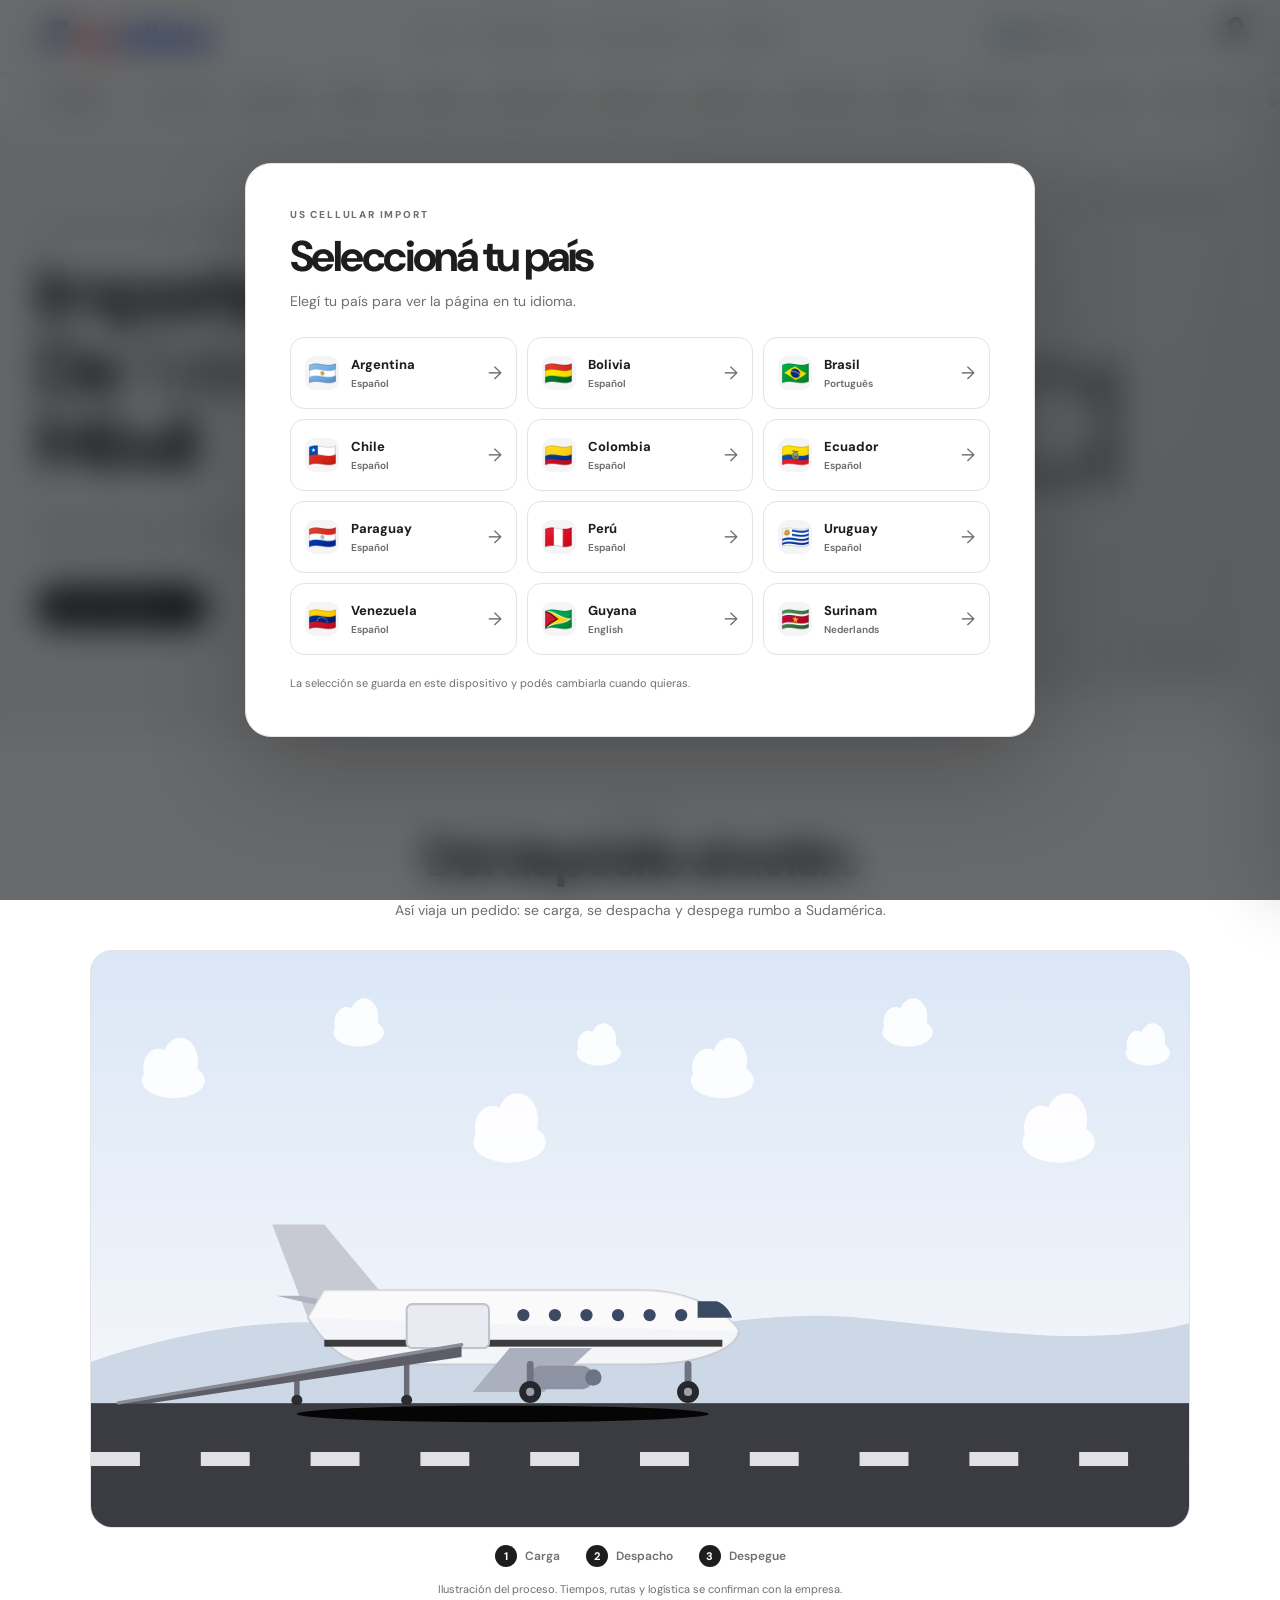
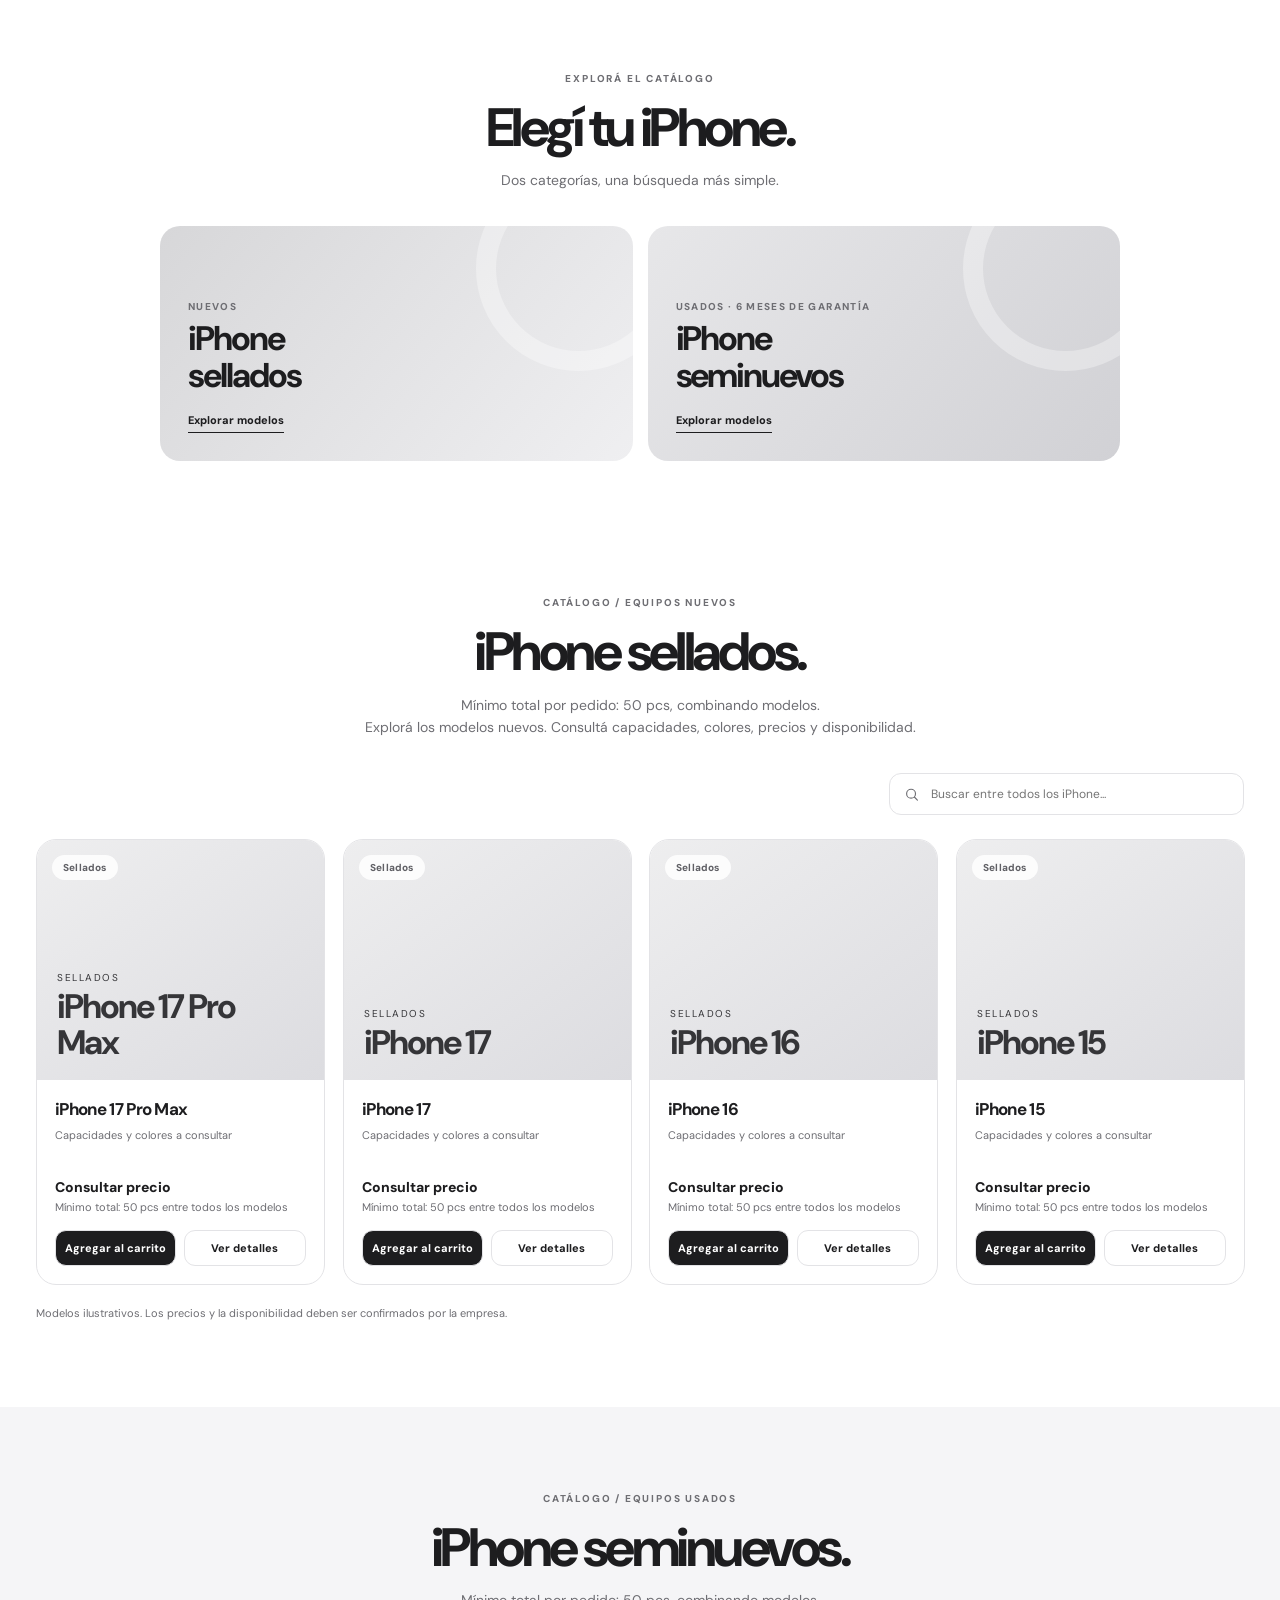
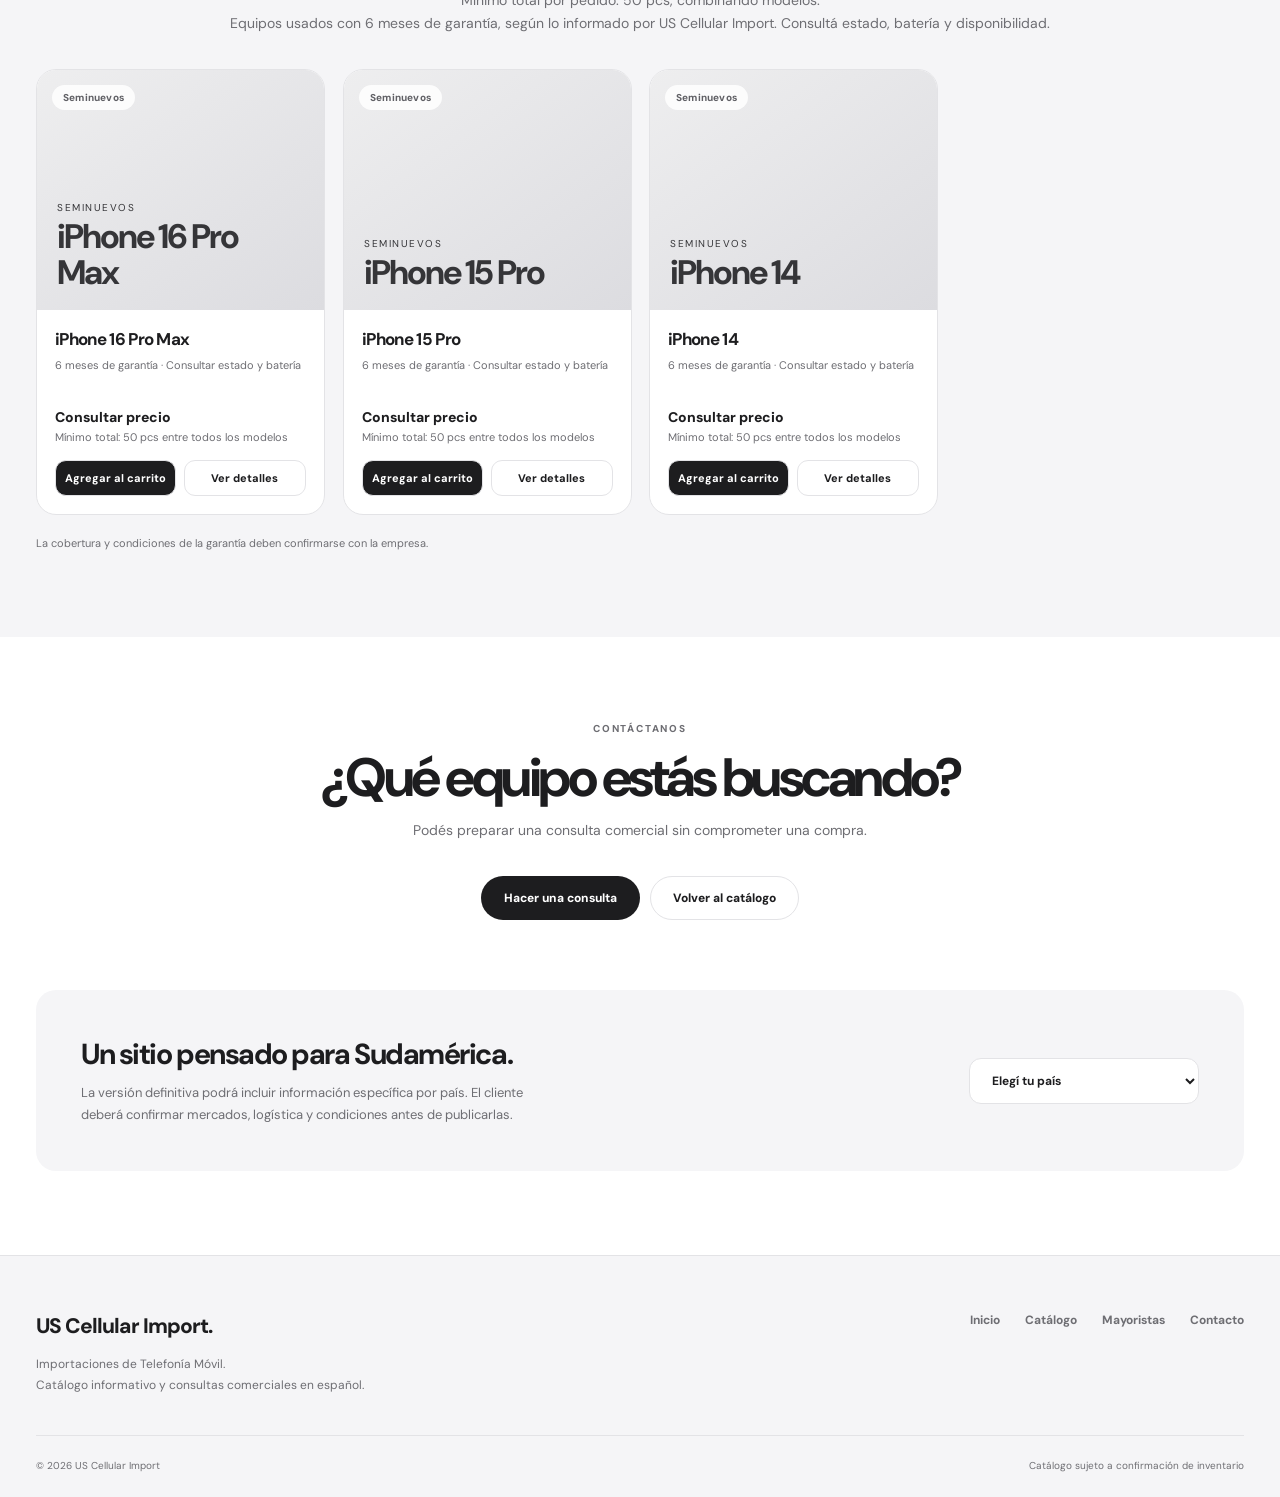
==== commit 171b9331: "Add country selection and localized storefront preview" ====
--- a/preview/index.html
+++ b/preview/index.html
@@ -130,13 +130,39 @@
 <link rel="stylesheet" href="./premium-motion.css?v=5">
 <link rel="stylesheet" href="./flight-animation.css?v=1">
 <style>.brand{display:flex;align-items:center;gap:12px;flex:none;min-width:0}.brand-logo-img{display:block;width:auto;height:34px;max-width:210px;object-fit:contain}.brand-copy{display:none}@media(max-width:540px){.brand-logo-img{height:28px;max-width:160px}}</style>
+<link rel="stylesheet" href="./country-language.css?v=1">
+<script>try{document.documentElement.dataset.usciCountry=localStorage.getItem('usci-country-v1')||''}catch(e){document.documentElement.dataset.usciCountry='';}</script>
 </head>
 <body>
+<div class="usci-country-gate" id="usciCountryGate" role="dialog" aria-modal="true" aria-labelledby="usciCountryTitle" aria-hidden="false">
+  <section class="usci-country-panel">
+    <button class="usci-country-close" type="button" data-usci-close-country aria-label="Cerrar selector de país" hidden>×</button>
+    <p class="usci-country-eyebrow">US CELLULAR IMPORT</p>
+    <h1 id="usciCountryTitle">Seleccioná tu país</h1>
+    <p class="usci-country-intro">Elegí tu país para ver la página en tu idioma.</p>
+    <div class="usci-country-grid">
+      <button class="usci-country-option" type="button" data-usci-select-country="AR" aria-pressed="false"><span class="usci-country-flag">🇦🇷</span><span class="usci-country-copy"><strong>Argentina</strong><small>Español</small></span><span class="usci-country-arrow">→</span></button>
+      <button class="usci-country-option" type="button" data-usci-select-country="BO" aria-pressed="false"><span class="usci-country-flag">🇧🇴</span><span class="usci-country-copy"><strong>Bolivia</strong><small>Español</small></span><span class="usci-country-arrow">→</span></button>
+      <button class="usci-country-option" type="button" data-usci-select-country="BR" aria-pressed="false"><span class="usci-country-flag">🇧🇷</span><span class="usci-country-copy"><strong>Brasil</strong><small>Português</small></span><span class="usci-country-arrow">→</span></button>
+      <button class="usci-country-option" type="button" data-usci-select-country="CL" aria-pressed="false"><span class="usci-country-flag">🇨🇱</span><span class="usci-country-copy"><strong>Chile</strong><small>Español</small></span><span class="usci-country-arrow">→</span></button>
+      <button class="usci-country-option" type="button" data-usci-select-country="CO" aria-pressed="false"><span class="usci-country-flag">🇨🇴</span><span class="usci-country-copy"><strong>Colombia</strong><small>Español</small></span><span class="usci-country-arrow">→</span></button>
+      <button class="usci-country-option" type="button" data-usci-select-country="EC" aria-pressed="false"><span class="usci-country-flag">🇪🇨</span><span class="usci-country-copy"><strong>Ecuador</strong><small>Español</small></span><span class="usci-country-arrow">→</span></button>
+      <button class="usci-country-option" type="button" data-usci-select-country="PY" aria-pressed="false"><span class="usci-country-flag">🇵🇾</span><span class="usci-country-copy"><strong>Paraguay</strong><small>Español</small></span><span class="usci-country-arrow">→</span></button>
+      <button class="usci-country-option" type="button" data-usci-select-country="PE" aria-pressed="false"><span class="usci-country-flag">🇵🇪</span><span class="usci-country-copy"><strong>Perú</strong><small>Español</small></span><span class="usci-country-arrow">→</span></button>
+      <button class="usci-country-option" type="button" data-usci-select-country="UY" aria-pressed="false"><span class="usci-country-flag">🇺🇾</span><span class="usci-country-copy"><strong>Uruguay</strong><small>Español</small></span><span class="usci-country-arrow">→</span></button>
+      <button class="usci-country-option" type="button" data-usci-select-country="VE" aria-pressed="false"><span class="usci-country-flag">🇻🇪</span><span class="usci-country-copy"><strong>Venezuela</strong><small>Español</small></span><span class="usci-country-arrow">→</span></button>
+      <button class="usci-country-option" type="button" data-usci-select-country="GY" aria-pressed="false"><span class="usci-country-flag">🇬🇾</span><span class="usci-country-copy"><strong>Guyana</strong><small>English</small></span><span class="usci-country-arrow">→</span></button>
+      <button class="usci-country-option" type="button" data-usci-select-country="SR" aria-pressed="false"><span class="usci-country-flag">🇸🇷</span><span class="usci-country-copy"><strong>Surinam</strong><small>Nederlands</small></span><span class="usci-country-arrow">→</span></button>
+    </div>
+    <p class="usci-country-note">La selección se guarda en este dispositivo y podés cambiarla cuando quieras.</p>
+  </section>
+</div>
+
 
 <header class="header"><div class="container header-inner">
 <a href="#inicio" class="brand" aria-label="US Cellular Import, inicio"><img class="brand-logo-img" src="./uscellular-logo.png" alt="US Cellular" width="350" height="66" loading="eager" decoding="async" fetchpriority="high"></a>
 <nav class="nav-list" id="navList" aria-label="Navegación principal"><a href="#inicio">Inicio</a><a href="#sellados">iPhone sellados</a><a href="#seminuevos">iPhone seminuevos</a><a href="#contacto">Mayoristas</a></nav>
-<div class="nav-right"><button class="icon-button" id="themeToggle" type="button" title="Cambiar tema" aria-label="Cambiar tema"><svg viewBox="0 0 24 24"><path d="M20.6 13.5A9 9 0 0 1 10.5 3.4 9 9 0 1 0 20.6 13.5Z"/></svg></button><button class="icon-button" id="searchTop" type="button" title="Buscar" aria-label="Buscar productos"><svg viewBox="0 0 24 24"><circle cx="10.8" cy="10.8" r="6.8"/><path d="m16.2 16.2 4.3 4.3"/></svg></button><button class="icon-button" id="openCart" type="button" aria-label="Abrir carrito"><svg viewBox="0 0 24 24"><path d="M3 4h2l2.4 10.8h11.2L21 7H6"/><circle cx="9.5" cy="20" r="1"/><circle cx="18" cy="20" r="1"/></svg><span class="count" id="cartCount">0</span></button><button class="icon-button mobile-menu" id="menuButton" type="button" aria-label="Abrir menú"><svg viewBox="0 0 24 24"><path d="M4 7h16M4 12h16M4 17h16"/></svg></button></div>
+<div class="nav-right"><button class="usci-country-switch" type="button" data-usci-open-country aria-label="Cambiar país"><span class="usci-country-switch-flag" data-usci-current-flag>🌎</span><span data-usci-current-name>Elegí tu país</span></button><button class="icon-button" id="themeToggle" type="button" title="Cambiar tema" aria-label="Cambiar tema"><svg viewBox="0 0 24 24"><path d="M20.6 13.5A9 9 0 0 1 10.5 3.4 9 9 0 1 0 20.6 13.5Z"/></svg></button><button class="icon-button" id="searchTop" type="button" title="Buscar" aria-label="Buscar productos"><svg viewBox="0 0 24 24"><circle cx="10.8" cy="10.8" r="6.8"/><path d="m16.2 16.2 4.3 4.3"/></svg></button><button class="icon-button" id="openCart" type="button" aria-label="Abrir carrito"><svg viewBox="0 0 24 24"><path d="M3 4h2l2.4 10.8h11.2L21 7H6"/><circle cx="9.5" cy="20" r="1"/><circle cx="18" cy="20" r="1"/></svg><span class="count" id="cartCount">0</span></button><button class="icon-button mobile-menu" id="menuButton" type="button" aria-label="Abrir menú"><svg viewBox="0 0 24 24"><path d="M4 7h16M4 12h16M4 17h16"/></svg></button></div>
 </div></header>
 <main id="storeMain">
 <section class="usci-flags-marquee" aria-labelledby="usciMarqueeTitle">
@@ -194,7 +220,7 @@
 
 
 
-<section class="section" id="contacto"><div class="container"><div class="section-top"><p class="mini">CONTÁCTANOS</p><h2>¿Qué equipo estás buscando?</h2><p>Podés preparar una consulta comercial sin comprometer una compra.</p></div><div class="button-row" style="justify-content:center"><button class="btn btn-primary" id="openContact">Hacer una consulta</button><a href="#sellados" class="btn btn-secondary">Volver al catálogo</a></div><div class="coverage"><div><h3>Un sitio pensado para Sudamérica.</h3><p>La versión definitiva podrá incluir información específica por país. El cliente deberá confirmar mercados, logística y condiciones antes de publicarlas.</p></div><select id="marketSelect" aria-label="Seleccionar país"><option value="">Elegí tu país</option><option>Argentina</option><option>Bolivia</option><option>Brasil</option><option>Chile</option><option>Colombia</option><option>Ecuador</option><option>Paraguay</option><option>Perú</option><option>Uruguay</option><option>Venezuela</option><option>Guyana</option><option>Surinam</option></select></div></div></section>
+<section class="section" id="contacto"><div class="container"><div class="section-top"><p class="mini">CONTÁCTANOS</p><h2>¿Qué equipo estás buscando?</h2><p>Podés preparar una consulta comercial sin comprometer una compra.</p></div><div class="button-row" style="justify-content:center"><button class="btn btn-primary" id="openContact">Hacer una consulta</button><a href="#sellados" class="btn btn-secondary">Volver al catálogo</a></div><div class="coverage"><div><h3>Un sitio pensado para Sudamérica.</h3><p>La versión definitiva podrá incluir información específica por país. El cliente deberá confirmar mercados, logística y condiciones antes de publicarlas.</p></div><select id="marketSelect" aria-label="Seleccionar país"><option value="">Elegí tu país</option><option value="AR">Argentina</option><option value="BO">Bolivia</option><option value="BR">Brasil</option><option value="CL">Chile</option><option value="CO">Colombia</option><option value="EC">Ecuador</option><option value="PY">Paraguay</option><option value="PE">Perú</option><option value="UY">Uruguay</option><option value="VE">Venezuela</option><option value="GY">Guyana</option><option value="SR">Surinam</option></select></div></div></section>
 </main>
 <main class="detail-page" id="detailPage" hidden aria-labelledby="detailPageHeading">
   <div class="container detail-page-inner">
@@ -249,7 +275,7 @@
 <footer class="footer"><div class="container"><div class="footer-main"><div><div class="footer-brand">US Cellular Import.</div><p>Importaciones de Telefonía Móvil.<br>Catálogo informativo y consultas comerciales en español.</p></div><div class="footer-links"><a href="#inicio">Inicio</a><a href="#sellados">Catálogo</a><a href="#contacto">Mayoristas</a><a href="#contacto">Contacto</a></div></div><div class="foot-bottom"><span>© <span id="year"></span> US Cellular Import</span><span>Catálogo sujeto a confirmación de inventario</span></div></div></footer>
 <div class="overlay" id="overlay"></div>
 <aside class="drawer" id="cartDrawer" aria-label="Carrito de cotización"><div class="drawer-head"><strong>Tu consulta</strong><button type="button" class="icon-button" id="closeCart" aria-label="Cerrar carrito"><svg viewBox="0 0 24 24"><path d="M5 5l14 14M19 5 5 19"/></svg></button></div><div class="drawer-items" id="cartItems"></div><div class="usci-cart-minimum" id="cartMinimum" aria-live="polite"></div><div class="drawer-footer"><p><strong>Precios:</strong> a cotizar con el importador. Este carrito sirve para preparar la consulta.</p><button class="btn btn-primary" id="checkoutButton">Solicitar cotización</button><button class="btn btn-secondary" id="clearCart">Vaciar carrito</button></div></aside>
-<div class="modal" id="quoteModal" aria-label="Solicitud de cotización"><div class="modal-window"><div class="modal-head"><h3>Consulta comercial</h3><button class="icon-button" id="quoteClose" aria-label="Cerrar formulario"><svg viewBox="0 0 24 24"><path d="M5 5l14 14M19 5 5 19"/></svg></button></div><form class="modal-body quote-form" id="quoteForm"><label class="field">Nombre y apellido<input id="clientName" required placeholder="Tu nombre"></label><label class="field">Empresa / comercio<input id="clientCompany" placeholder="Nombre del negocio"></label><label class="field">País<select id="clientCountry" required><option value="">Seleccionar país</option><option>Argentina</option><option>Bolivia</option><option>Brasil</option><option>Chile</option><option>Colombia</option><option>Ecuador</option><option>Paraguay</option><option>Perú</option><option>Uruguay</option><option>Venezuela</option><option>Guyana</option><option>Surinam</option><option>Otro</option></select></label><label class="field">WhatsApp o correo<input id="clientContact" required placeholder="Número o correo"></label><label class="field wide">Observaciones<textarea id="clientMessage" placeholder="Modelos y cantidades que necesitás"></textarea></label><div class="field wide"><div class="quote-summary" id="quoteSummary"></div></div><div class="field wide"><button class="btn btn-primary" type="submit">Copiar consulta para enviar</button><p class="quote-hint" id="quoteHint">Esta maqueta no envía mensajes: copiaremos el texto para que puedas probar el proceso. El WhatsApp o correo real se conecta cuando el cliente lo confirme.</p></div></form></div></div>
+<div class="modal" id="quoteModal" aria-label="Solicitud de cotización"><div class="modal-window"><div class="modal-head"><h3>Consulta comercial</h3><button class="icon-button" id="quoteClose" aria-label="Cerrar formulario"><svg viewBox="0 0 24 24"><path d="M5 5l14 14M19 5 5 19"/></svg></button></div><form class="modal-body quote-form" id="quoteForm"><label class="field">Nombre y apellido<input id="clientName" required placeholder="Tu nombre"></label><label class="field">Empresa / comercio<input id="clientCompany" placeholder="Nombre del negocio"></label><label class="field">País<select id="clientCountry" required><option value="">Seleccionar país</option><option value="AR">Argentina</option><option value="BO">Bolivia</option><option value="BR">Brasil</option><option value="CL">Chile</option><option value="CO">Colombia</option><option value="EC">Ecuador</option><option value="PY">Paraguay</option><option value="PE">Perú</option><option value="UY">Uruguay</option><option value="VE">Venezuela</option><option value="GY">Guyana</option><option value="SR">Surinam</option><option value="OTHER">Otro</option></select></label><label class="field">WhatsApp o correo<input id="clientContact" required placeholder="Número o correo"></label><label class="field wide">Observaciones<textarea id="clientMessage" placeholder="Modelos y cantidades que necesitás"></textarea></label><div class="field wide"><div class="quote-summary" id="quoteSummary"></div></div><div class="field wide"><button class="btn btn-primary" type="submit">Copiar consulta para enviar</button><p class="quote-hint" id="quoteHint">Esta maqueta no envía mensajes: copiaremos el texto para que puedas probar el proceso. El WhatsApp o correo real se conecta cuando el cliente lo confirme.</p></div></form></div></div>
 <script src="./catalogo.js"></script>
 <script>
 const P=window.USCI_PRODUCTS||[];const MOQ=window.USCI_MIN_ORDER_QTY||50;
@@ -333,7 +359,7 @@
 }
 function closeModal(id){q(id).classList.remove('open')}
 function openQuote(){closeCart();q('#quoteSummary').textContent=CART.length?'Productos seleccionados: '+CART.map(x=>(P.find(p=>p.id===x.id)?.name||x.id)+' × '+x.qty).join(' · '):'Consulta general sobre productos y distribución. Pedido mínimo: 50 unidades combinadas.';q('#quoteModal').classList.add('open')}
-async function submitQuote(e){e.preventDefault();if(CART.length&&CART.reduce((n,x)=>n+(Number(x.qty)||0),0)<MOQ){q('#quoteHint').textContent='Se requieren al menos '+MOQ+' unidades para solicitar cotización de productos.';return}const data={nombre:q('#clientName').value,empresa:q('#clientCompany').value,pais:q('#clientCountry').value,contacto:q('#clientContact').value,observaciones:q('#clientMessage').value};const msg=`Hola US Cellular Import.\nConsulta: ${CART.length?CART.map(x=>x.name+' x'+x.qty).join('; '):'Información comercial general'}\nNombre: ${data.nombre}\nEmpresa: ${data.empresa||'-'}\nPaís: ${data.pais}\nContacto: ${data.contacto}\nObservaciones: ${data.observaciones||'-'}`;try{await navigator.clipboard.writeText(msg);q('#quoteHint').textContent='Consulta copiada. Podés pegarla en un mensaje. Falta conectar el canal oficial de la empresa.'}catch(err){q('#quoteHint').textContent='No se pudo copiar automáticamente. Revisá los datos del formulario antes de enviarlos.'}}
+async function submitQuote(e){e.preventDefault();if(CART.length&&CART.reduce((n,x)=>n+(Number(x.qty)||0),0)<MOQ){q('#quoteHint').textContent='Se requieren al menos '+MOQ+' unidades para solicitar cotización de productos.';return}const data={nombre:q('#clientName').value,empresa:q('#clientCompany').value,pais:q('#clientCountry').selectedOptions[0]?.textContent||'',contacto:q('#clientContact').value,observaciones:q('#clientMessage').value};const msg=`Hola US Cellular Import.\nConsulta: ${CART.length?CART.map(x=>x.name+' x'+x.qty).join('; '):'Información comercial general'}\nNombre: ${data.nombre}\nEmpresa: ${data.empresa||'-'}\nPaís: ${data.pais}\nContacto: ${data.contacto}\nObservaciones: ${data.observaciones||'-'}`;try{await navigator.clipboard.writeText(msg);q('#quoteHint').textContent='Consulta copiada. Podés pegarla en un mensaje. Falta conectar el canal oficial de la empresa.'}catch(err){q('#quoteHint').textContent='No se pudo copiar automáticamente. Revisá los datos del formulario antes de enviarlos.'}}
 q('#searchInput').addEventListener('input',render);
 document.addEventListener('click',e=>{const b=e.target.closest('[data-action]');if(!b)return;const{id,action}=b.dataset;if(action==='add')add(id);if(action==='detail')detail(id);if(action==='qtyplus')qty(id,1);if(action==='qtyminus')qty(id,-1);if(action==='remove'){CART=CART.filter(x=>x.id!==id);localStorage.setItem('usci-cart-v1',JSON.stringify(CART));renderCart()}});
 document.addEventListener('change',e=>{const input=e.target.closest('[data-qty-id]');if(!input)return;const it=CART.find(x=>x.id===input.dataset.qtyId);if(!it)return;const quantity=Number(input.value);if(!Number.isSafeInteger(quantity)||quantity<1){input.value=it.qty;return}it.qty=quantity;localStorage.setItem('usci-cart-v1',JSON.stringify(CART));renderCart()});q('#openCart').onclick=openCart;q('#closeCart').onclick=closeCart;q('#overlay').onclick=closeCart;q('#clearCart').onclick=()=>{CART=[];localStorage.setItem('usci-cart-v1','[]');renderCart()};q('#checkoutButton').onclick=()=>{location.href='./checkout.html'};q('#openContact').onclick=openQuote;q('#quoteClose').onclick=()=>closeModal('#quoteModal');
@@ -355,5 +381,6 @@
 </script>
 <script src="./premium-motion.js?v=5" defer></script>
 <script src="./flight-animation.js?v=1" defer></script>
+<script src="./country-language.js?v=1"></script>
 </body>
 </html>
--- a/preview/country-language.css
+++ b/preview/country-language.css
@@ -0,0 +1,27 @@
+
+.usci-country-gate{position:fixed;inset:0;z-index:10000;display:none;place-items:center;padding:22px;background:rgba(12,13,16,.62);backdrop-filter:blur(16px);-webkit-backdrop-filter:blur(16px)}
+html:not([data-usci-country]) .usci-country-gate,html[data-usci-country=""] .usci-country-gate,.usci-country-gate.is-open{display:grid}
+html[data-usci-country=""] body{overflow:hidden}
+.usci-country-panel{position:relative;width:min(100%,790px);max-height:min(90vh,850px);overflow:auto;padding:clamp(25px,4vw,44px);border:1px solid var(--line,#e3e3e6);border-radius:26px;background:var(--card,#fff);color:var(--text,#1d1d1f);box-shadow:0 30px 100px rgba(0,0,0,.24)}
+.usci-country-eyebrow{margin:0 0 13px;color:var(--muted,#6e6e73);font-size:10px;font-weight:800;letter-spacing:.18em}
+.usci-country-panel h1{margin:0 42px 10px 0;font-size:clamp(29px,4.2vw,43px);line-height:1.06;letter-spacing:-.06em}
+.usci-country-intro{margin:0 0 25px;color:var(--muted,#6e6e73);font-size:14px;line-height:1.6}
+.usci-country-grid{display:grid;grid-template-columns:repeat(3,minmax(0,1fr));gap:10px}
+.usci-country-option{display:flex;align-items:center;gap:12px;min-width:0;min-height:72px;padding:12px 14px;border:1px solid var(--line,#e3e3e6);border-radius:14px;background:var(--bg,#fff);color:var(--text,#1d1d1f);text-align:left;cursor:pointer;transition:border-color .2s ease,background .2s ease,transform .2s ease,box-shadow .2s ease}
+.usci-country-option:hover{transform:translateY(-2px);border-color:var(--text,#1d1d1f);box-shadow:0 8px 24px rgba(0,0,0,.07)}
+.usci-country-option.is-selected{border-color:var(--text,#1d1d1f);background:var(--surface,#f5f5f7)}
+.usci-country-flag{display:grid;place-items:center;flex:0 0 34px;width:34px;height:34px;border-radius:10px;background:var(--surface,#f5f5f7);font-size:23px;line-height:1}
+.usci-country-copy{display:flex;flex:1;min-width:0;flex-direction:column;gap:4px}
+.usci-country-copy strong{overflow:hidden;font-size:13px;font-weight:750;text-overflow:ellipsis;white-space:nowrap}
+.usci-country-copy small{color:var(--muted,#6e6e73);font-size:10px;font-weight:650}
+.usci-country-arrow{color:var(--muted,#6e6e73);font-size:18px;transition:transform .2s ease}
+.usci-country-option:hover .usci-country-arrow{transform:translateX(3px)}
+.usci-country-note{margin:20px 0 0;color:var(--muted,#6e6e73);font-size:11px;line-height:1.5}
+.usci-country-close{position:absolute;top:17px;right:17px;display:grid;place-items:center;width:36px;height:36px;border:1px solid var(--line,#e3e3e6);border-radius:50%;background:var(--surface,#f5f5f7);color:var(--text,#1d1d1f);font-size:22px;cursor:pointer}
+.usci-country-close[hidden]{display:none}
+.usci-country-switch{display:inline-flex;align-items:center;justify-content:center;gap:7px;flex:0 0 auto;min-height:34px;padding:6px 10px;border:1px solid var(--line,#e3e3e6);border-radius:999px;background:transparent;color:var(--text,#1d1d1f);font:inherit;font-size:11px;font-weight:750;white-space:nowrap;cursor:pointer}
+.usci-country-switch:hover{background:var(--surface,#f5f5f7)}
+.usci-country-switch-flag{font-size:16px;line-height:1}
+@media(max-width:760px){.usci-country-grid{grid-template-columns:repeat(2,minmax(0,1fr))}.usci-country-panel{border-radius:22px;padding:27px 20px}.usci-country-option{min-height:65px;padding:10px;gap:9px}}
+@media(max-width:560px){.usci-country-gate{padding:12px}.usci-country-panel{max-height:94vh;padding:25px 15px}.usci-country-grid{gap:8px}.usci-country-option{min-height:62px}.usci-country-copy strong{font-size:12px}.usci-country-copy small{font-size:9px}.usci-country-switch [data-usci-current-name]{display:none}}
+@media(prefers-reduced-motion:reduce){.usci-country-option,.usci-country-arrow{transition:none}}
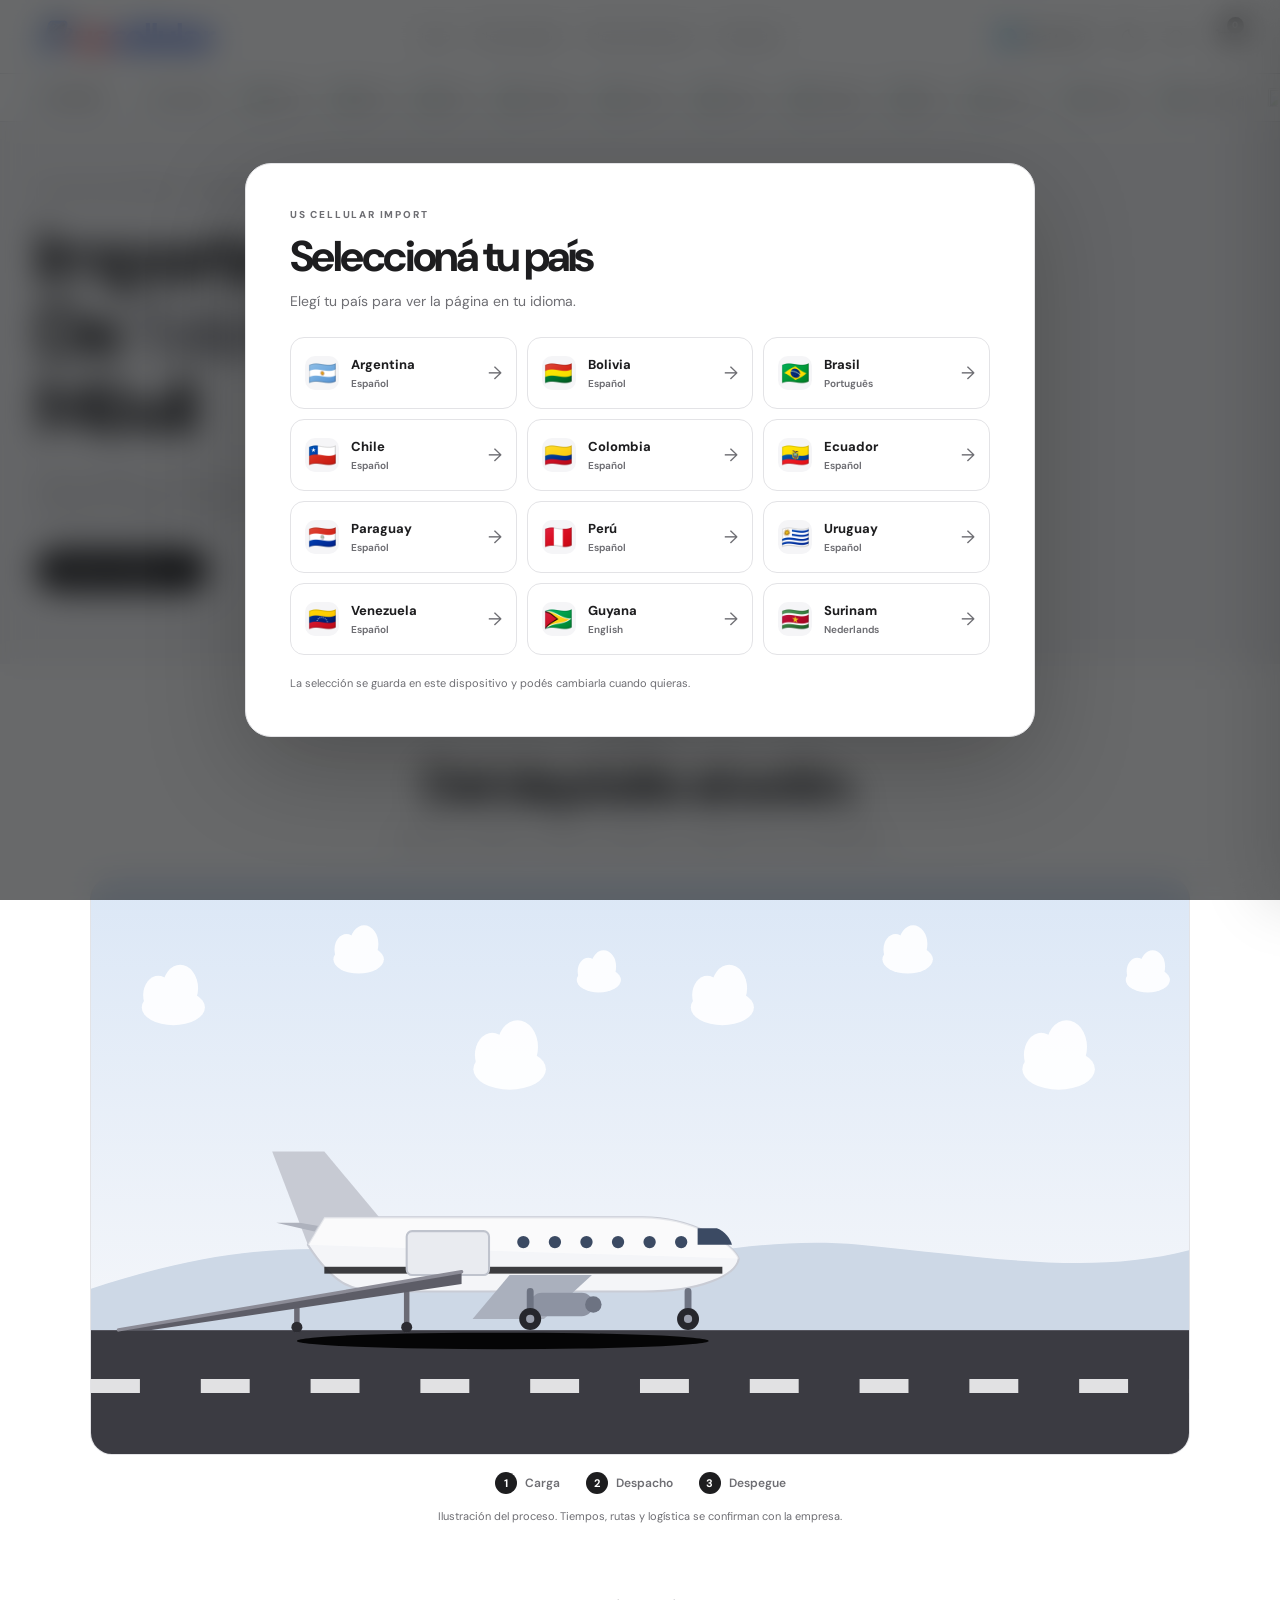
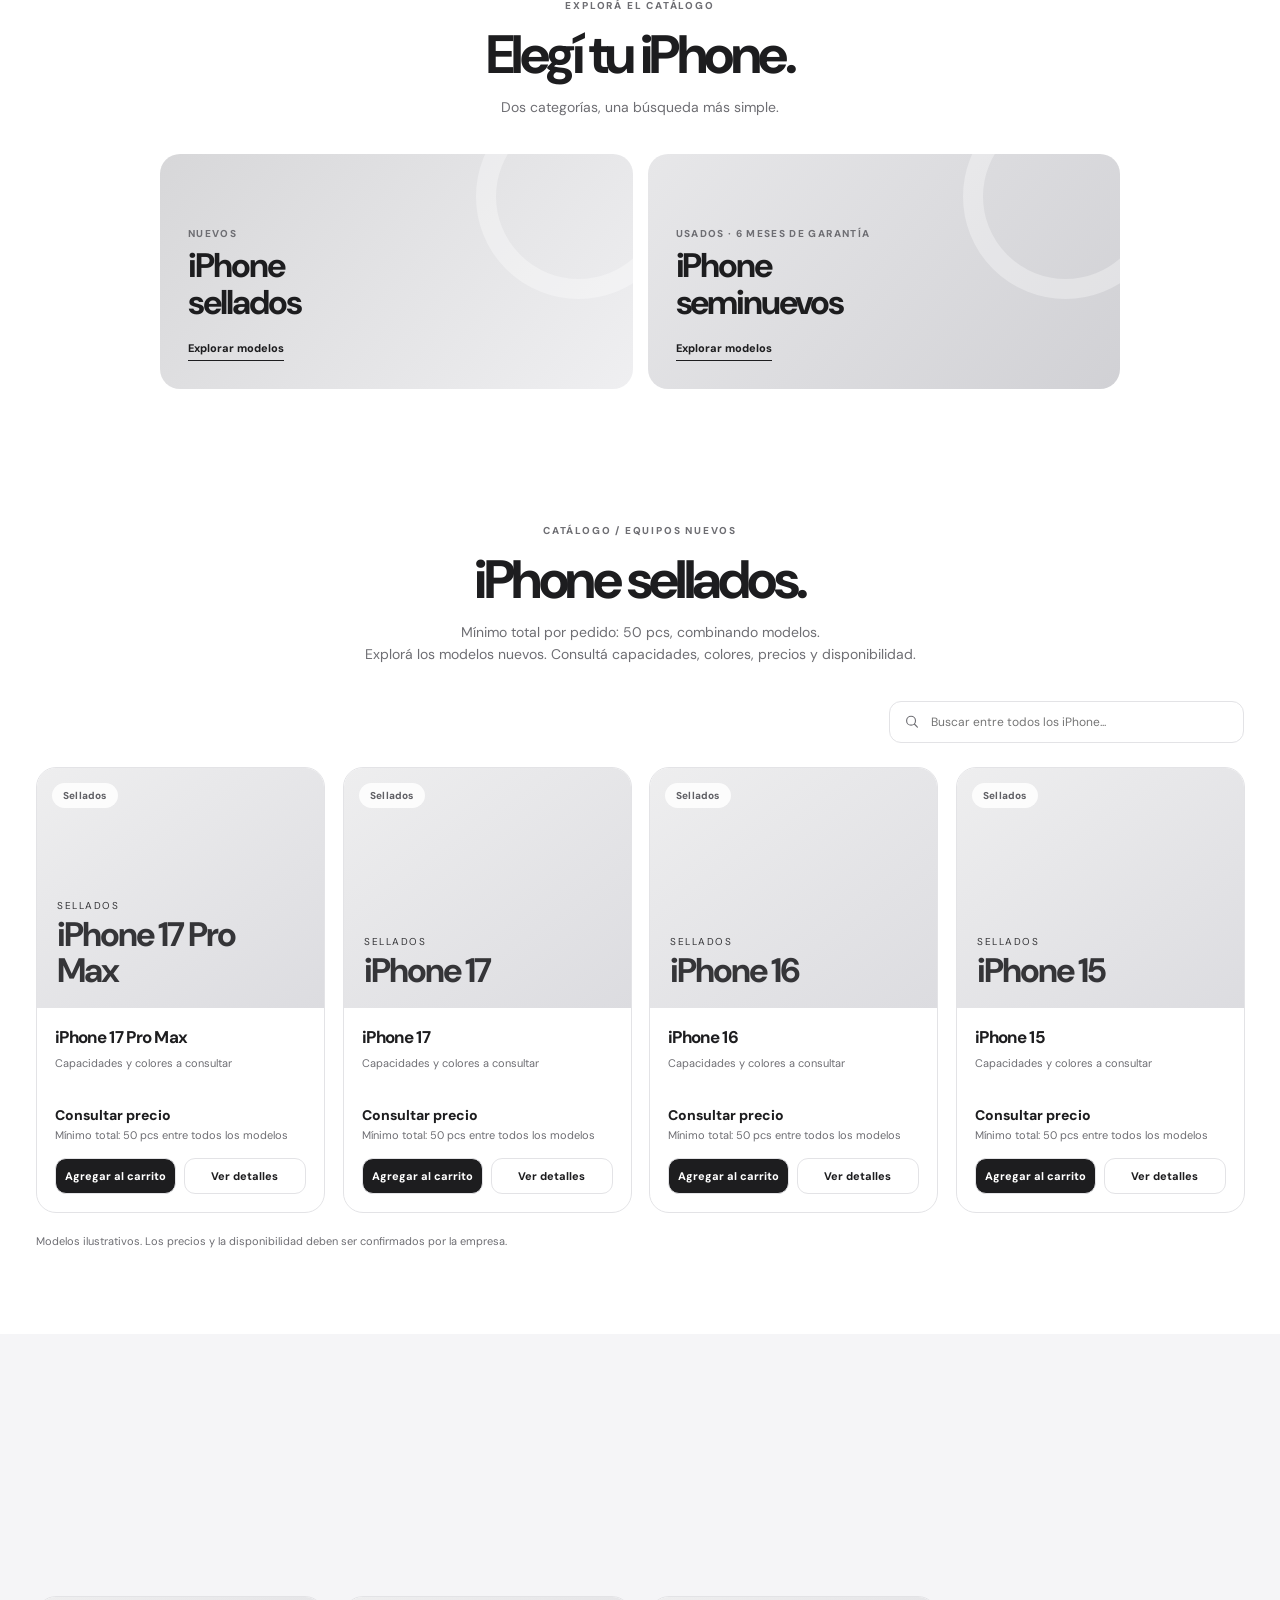
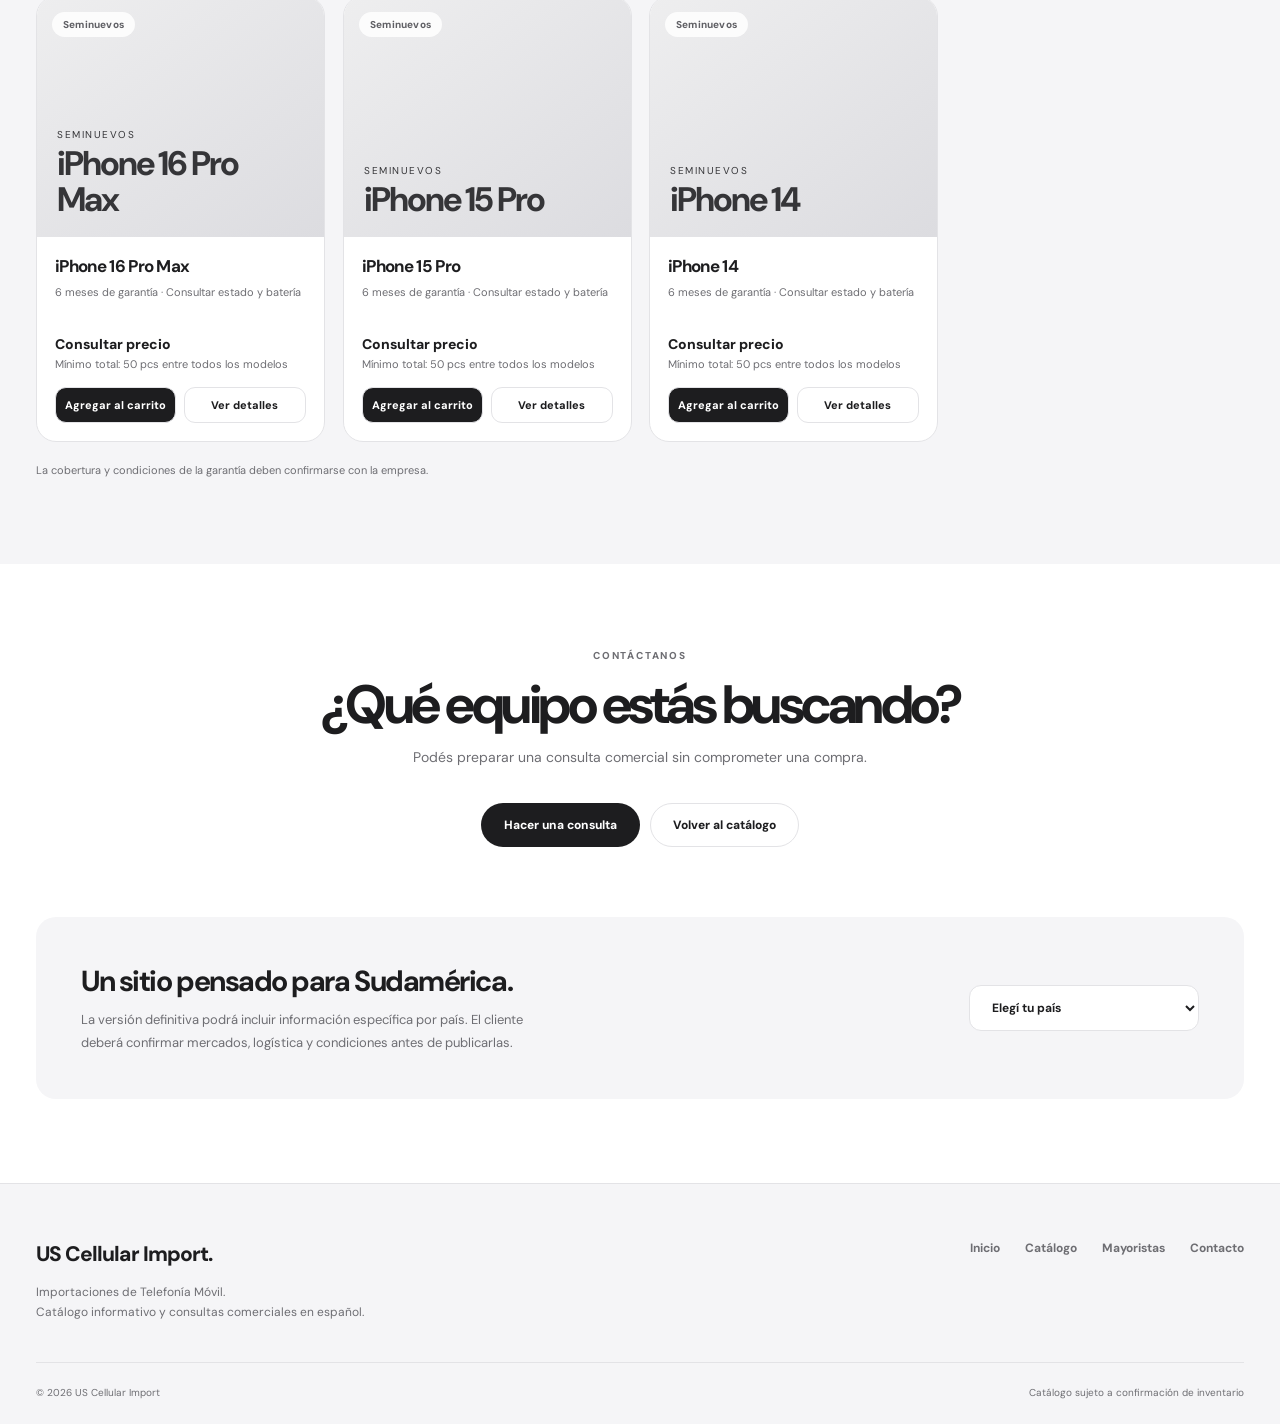
==== commit 53675fc8: "Remove typographic branding panel from homepage hero" ====
--- a/preview/index.html
+++ b/preview/index.html
@@ -16,7 +16,7 @@
 *{box-sizing:border-box}html{scroll-behavior:smooth;scroll-padding-top:80px}body{margin:0;font-family:"DM Sans",-apple-system,BlinkMacSystemFont,"Segoe UI",Arial,sans-serif;background:var(--bg);color:var(--text);-webkit-font-smoothing:antialiased;transition:background .2s,color .2s}a{text-decoration:none;color:inherit}button,input,select,textarea{font:inherit}button{cursor:pointer}button:focus-visible,a:focus-visible,input:focus-visible,select:focus-visible,textarea:focus-visible{outline:2px solid #767676;outline-offset:3px}.container{width:min(1220px,calc(100% - 72px));margin-inline:auto}
 svg{width:20px;height:20px;display:block;fill:none;stroke:currentColor;stroke-width:1.75;stroke-linecap:round;stroke-linejoin:round}.topline{min-height:32px;background:#111;color:#fff;display:flex;justify-content:center;align-items:center;text-align:center;padding:8px 14px;font-size:11px;font-weight:600;letter-spacing:.03em}.topline span{opacity:.67;margin-left:8px;font-weight:400}
 .header{position:sticky;top:0;height:74px;background:var(--nav);backdrop-filter:blur(22px);border-bottom:1px solid var(--line);z-index:50}.header-inner{height:100%;display:flex;justify-content:space-between;align-items:center;gap:25px}.brand{display:flex;align-items:center;gap:11px;flex:none}.brand-logo{width:37px;height:37px;background:var(--text);color:var(--bg);display:grid;place-items:center;font-size:14px;font-weight:900;letter-spacing:-.08em;border-radius:8px}.brand-copy{display:flex;flex-direction:column;font-weight:800;font-size:15px;line-height:1.05;letter-spacing:-.04em}.brand-copy small{margin-top:5px;font-size:10px;letter-spacing:.22em;font-weight:700;color:var(--muted)}.nav-list{display:flex;align-items:center;gap:24px;font-weight:600;font-size:12px;color:var(--muted)}.nav-list a{transition:color .2s;white-space:nowrap}.nav-list a:hover{color:var(--text)}.nav-right{display:flex;gap:7px;align-items:center}.icon-button{height:40px;width:40px;display:grid;place-items:center;border:0;background:none;color:var(--text);border-radius:50%;position:relative}.icon-button:hover{background:var(--surface)}.count{position:absolute;right:0;top:0;background:var(--text);color:var(--bg);font-size:9px;line-height:17px;min-width:17px;border-radius:20px;font-weight:800}.mobile-menu{display:none}
-.hero{background:var(--surface);overflow:hidden}.hero-inner{display:grid;grid-template-columns:1.05fr .95fr;align-items:center;min-height:615px;gap:25px}.hero-copy{padding:62px 0 72px;position:relative;z-index:2}.eyebrow{font-size:11px;letter-spacing:.135em;text-transform:uppercase;color:var(--muted);font-weight:800;margin:0 0 22px}.hero h1{font-size:clamp(58px,6vw,84px);line-height:.98;letter-spacing:-.073em;font-weight:800;margin:0 0 22px;max-width:620px}.hero h1 span{color:#8a8a90}.hero .desc{font-size:15px;line-height:1.75;color:var(--muted);max-width:485px;margin:0 0 28px}.button-row{display:flex;flex-wrap:wrap;align-items:center;gap:10px}.btn{border:1px solid transparent;border-radius:999px;padding:13px 22px;font-size:12px;font-weight:800;display:inline-flex;gap:9px;align-items:center;justify-content:center;min-height:44px;transition:background .2s,transform .2s}.btn svg{width:15px;height:15px}.btn-primary{background:var(--text);color:var(--bg)}.btn-primary:hover{transform:translateY(-2px);box-shadow:var(--shadow)}.btn-secondary{background:var(--bg);color:var(--text);border-color:var(--line)}.btn-secondary:hover{transform:translateY(-2px);border-color:var(--muted)}
+.hero{background:var(--surface);overflow:hidden}.hero-inner{display:grid;grid-template-columns:1fr;align-items:center;min-height:480px;gap:0}.hero-copy{padding:62px 0 72px;position:relative;z-index:2}.eyebrow{font-size:11px;letter-spacing:.135em;text-transform:uppercase;color:var(--muted);font-weight:800;margin:0 0 22px}.hero h1{font-size:clamp(58px,6vw,84px);line-height:.98;letter-spacing:-.073em;font-weight:800;margin:0 0 22px;max-width:620px}.hero h1 span{color:#8a8a90}.hero .desc{font-size:15px;line-height:1.75;color:var(--muted);max-width:485px;margin:0 0 28px}.button-row{display:flex;flex-wrap:wrap;align-items:center;gap:10px}.btn{border:1px solid transparent;border-radius:999px;padding:13px 22px;font-size:12px;font-weight:800;display:inline-flex;gap:9px;align-items:center;justify-content:center;min-height:44px;transition:background .2s,transform .2s}.btn svg{width:15px;height:15px}.btn-primary{background:var(--text);color:var(--bg)}.btn-primary:hover{transform:translateY(-2px);box-shadow:var(--shadow)}.btn-secondary{background:var(--bg);color:var(--text);border-color:var(--line)}.btn-secondary:hover{transform:translateY(-2px);border-color:var(--muted)}
 .hero-art{min-height:510px;height:100%;position:relative;display:flex;align-items:center;justify-content:center}.hero-stage{position:absolute;inset:40px 0 45px;border-radius:22px;background:linear-gradient(150deg,#e7e7e9,#d6d6da);overflow:hidden}.hero-stage:after{content:"US";position:absolute;font-size:330px;line-height:1;font-weight:800;letter-spacing:-.1em;color:rgba(255,255,255,.36);left:50%;top:47%;transform:translate(-50%,-50%)}.hero-stage-title{position:absolute;z-index:2;left:27px;bottom:25px;text-transform:uppercase;letter-spacing:.2em;color:#64646a;font-size:10px;font-weight:800}.hero-photo{position:absolute;z-index:3;width:min(88%,455px);height:450px;object-fit:contain;mix-blend-mode:multiply;filter:drop-shadow(0 20px 26px rgba(0,0,0,.13));transition:transform .3s}.hero-photo:hover{transform:scale(1.02)}.hero-no-photo{position:absolute;z-index:2;display:none;align-items:flex-start;flex-direction:column;text-align:left;left:12%;right:12%;top:26%;color:#151515}.hero-no-photo em{font-size:24px;font-style:normal;font-weight:500;letter-spacing:-.08em}.hero-no-photo strong{font-weight:800;font-size:clamp(60px,7vw,110px);letter-spacing:-.095em;line-height:1.05}.hero-no-photo small{font-size:12px;letter-spacing:.15em;text-transform:uppercase;margin-top:16px}.hero-art.no-photo .hero-no-photo{display:flex}.hero-art.no-photo .hero-photo{display:none}
 .quick-strip{background:var(--bg);border-bottom:1px solid var(--line)}.strip-items{display:grid;grid-template-columns:repeat(3,1fr)}.strip-items div{min-height:82px;display:flex;justify-content:center;align-items:center;gap:12px;font-size:12px;color:var(--muted);font-weight:700}.strip-items div+div{border-left:1px solid var(--line)}.strip-items svg{width:22px;height:22px;color:var(--text)}
 .section{padding:84px 0}.section.alt{background:var(--surface)}.section-top{text-align:center;margin-bottom:35px}.section-top .mini{font-size:10px;letter-spacing:.18em;text-transform:uppercase;color:var(--muted);font-weight:800;margin:0 0 12px}.section-top h2{font-size:clamp(32px,4.7vw,54px);line-height:1.06;letter-spacing:-.065em;margin:0 0 13px}.section-top p{color:var(--muted);font-size:14px;line-height:1.6;margin:0}.filter-tools{display:flex;align-items:center;justify-content:space-between;gap:15px;margin:0 0 24px;flex-wrap:wrap}.filters{display:flex;flex-wrap:wrap;gap:8px}.filter{padding:9px 15px;border:1px solid var(--line);border-radius:999px;background:var(--card);color:var(--text);font-size:11px;font-weight:800}.filter.active,.filter:hover{background:var(--text);border-color:var(--text);color:var(--bg)}.search{display:flex;align-items:center;gap:9px;border:1px solid var(--line);border-radius:12px;background:var(--card);padding:0 14px;height:42px;min-width:265px}.search svg{width:17px;height:17px;color:var(--muted)}.search input{outline:0;border:0;background:transparent;color:var(--text);font-size:12px;width:100%}
@@ -31,16 +31,7 @@
 @media(max-width:820px){.container{width:min(100% - 36px,700px)}.header{height:66px}.nav-list{display:none;position:absolute;top:66px;left:0;right:0;background:var(--card);padding:23px 20px;border-bottom:1px solid var(--line);flex-direction:column;align-items:flex-start;gap:20px;box-shadow:var(--shadow)}.nav-list.open{display:flex}.mobile-menu{display:grid}.hero-inner{grid-template-columns:1fr;padding:0 0 30px;gap:0}.hero-copy{padding:60px 0 20px}.hero h1{font-size:clamp(51px,9vw,72px)}.hero-art{min-height:350px}.hero-stage{inset:15px 0 22px}.hero-photo{height:355px}.strip-items div{font-size:10px;gap:6px}.strip-items svg{width:19px}.products-grid{grid-template-columns:repeat(2,minmax(0,1fr))}.collection-row{grid-template-columns:1fr 1fr}.collection:first-child{grid-column:1/-1}.wholesale-inner{grid-template-columns:1fr}.coverage{margin-top:50px}}
 @media(max-width:540px){.topline{font-size:10px}.brand-copy{font-size:12px}.brand-copy small{font-size:9px}.brand-logo{width:32px;height:32px;font-size:12px}.header-inner{gap:4px}.nav-right{gap:1px}.icon-button{height:36px;width:36px}.hero-copy{padding:43px 0 11px}.hero h1{font-size:49px}.hero .desc{font-size:13px}.hero-art{min-height:300px}.hero-stage{inset:0 0 15px}.hero-photo{height:300px;width:85%}.hero-stage:after{font-size:190px}.hero-no-photo strong{font-size:53px}.quick-strip .strip-items{grid-template-columns:1fr}.strip-items div{min-height:45px;justify-content:flex-start;padding-left:7px}.strip-items div+div{border-left:0;border-top:1px solid var(--line)}.section{padding:60px 0}.section-top h2{font-size:36px}.filter-tools{align-items:stretch}.search{flex:1;min-width:100%}.products-grid{gap:9px}.product-card{border-radius:14px}.product-image{height:148px;padding:10px}.product-info{padding:12px}.product-info h3{font-size:14px}.meta{font-size:10px;min-height:44px}.price{font-size:12px}.subprice{font-size:10px}.product-actions{grid-template-columns:1fr;gap:6px}.product-actions button{padding:9px 6px}.product-label{top:8px;left:8px;font-size:9px;padding:5px 8px}.collection-row{grid-template-columns:1fr}.collection:first-child{grid-column:auto}.collection{min-height:210px}.wholesale{padding:60px 0}.wholesale h2{font-size:41px}.wholesale-points div{padding:22px 17px;min-height:118px}.wholesale-points strong{font-size:14px}.coverage{flex-direction:column;align-items:stretch;padding:25px}.coverage h3{font-size:26px}.footer-main{grid-template-columns:1fr}.footer-links{justify-content:flex-start}.foot-bottom{flex-direction:column}.detail-grid{grid-template-columns:1fr}.detail-image{height:200px}.quote-form{grid-template-columns:1fr}.field.wide{grid-column:auto}}
 
-/* Presentación editorial sin fotografía del iPhone bordó */
-.hero-typographic .hero-stage{background:#e7e7ea;inset:40px 0 45px;display:flex;align-items:stretch;justify-content:stretch}
-.hero-typographic .hero-stage:after{display:none}
-.brand-panel{width:100%;display:flex;flex-direction:column;justify-content:space-between;padding:34px;min-height:100%;color:#202024;background:linear-gradient(145deg,#f0f0f2,#dedee1)}
-.panel-top,.panel-bottom{display:flex;justify-content:space-between;gap:15px;align-items:center;font-size:10px;font-weight:800;letter-spacing:.1em}
-.panel-top span,.panel-bottom span{color:#75757d;font-weight:700}
-.panel-middle{margin:auto;text-align:center;font-size:clamp(115px,14vw,220px);font-weight:800;letter-spacing:-.15em;line-height:.85}
-.panel-middle span{color:#98989d}
-@media(max-width:820px){.hero-typographic .hero-stage{inset:15px 0 22px}.panel-middle{font-size:170px}}
-@media(max-width:540px){.hero-typographic .hero-stage{inset:0 0 15px}.brand-panel{padding:23px}.panel-middle{font-size:clamp(115px,28vw,160px)}.panel-top,.panel-bottom{font-size:8px}}
+/* Se eliminó el panel gráfico de marca del hero. */
 
 /* Ficha de producto emergente */
 .detail-image-fallback{padding:22px;font-weight:800;font-size:24px;text-align:center;letter-spacing:-.04em;color:var(--muted)}
@@ -177,7 +168,7 @@
  </div>
 </section>
 
-<section class="hero" id="inicio"><div class="container hero-inner"><div class="hero-copy"><p class="eyebrow">US CELLULAR IMPORT · SUDAMÉRICA</p><h1>Importaciones<br>De <span>Telefonía</span><br>Móvil</h1><p class="desc">iPhone sellados y seminuevos para comercios y compradores de Sudamérica. Elegí un modelo y prepará tu consulta comercial.</p><div class="button-row"><a href="#sellados" class="btn btn-primary">Explorar catálogo <svg viewBox="0 0 24 24"><path d="M5 12h14m-6-6 6 6-6 6"/></svg></a></div></div><div class="hero-art hero-typographic" id="heroArt"><div class="hero-stage"><div class="brand-panel"><div class="panel-top">US CELLULAR IMPORT <span>01 / MOBILE TECHNOLOGY</span></div><div class="panel-middle">US<span>CI</span></div><div class="panel-bottom">IMPORTACIONES DE TELEFONÍA MÓVIL <span>LATAM / 2026</span></div></div></div></div></div></section>
+<section class="hero" id="inicio"><div class="container hero-inner"><div class="hero-copy"><p class="eyebrow">US CELLULAR IMPORT · SUDAMÉRICA</p><h1>Importaciones<br>De <span>Telefonía</span><br>Móvil</h1><p class="desc">iPhone sellados y seminuevos para comercios y compradores de Sudamérica. Elegí un modelo y prepará tu consulta comercial.</p><div class="button-row"><a href="#sellados" class="btn btn-primary">Explorar catálogo <svg viewBox="0 0 24 24"><path d="M5 12h14m-6-6 6 6-6 6"/></svg></a></div></div></div></section>
 </div>
 
 
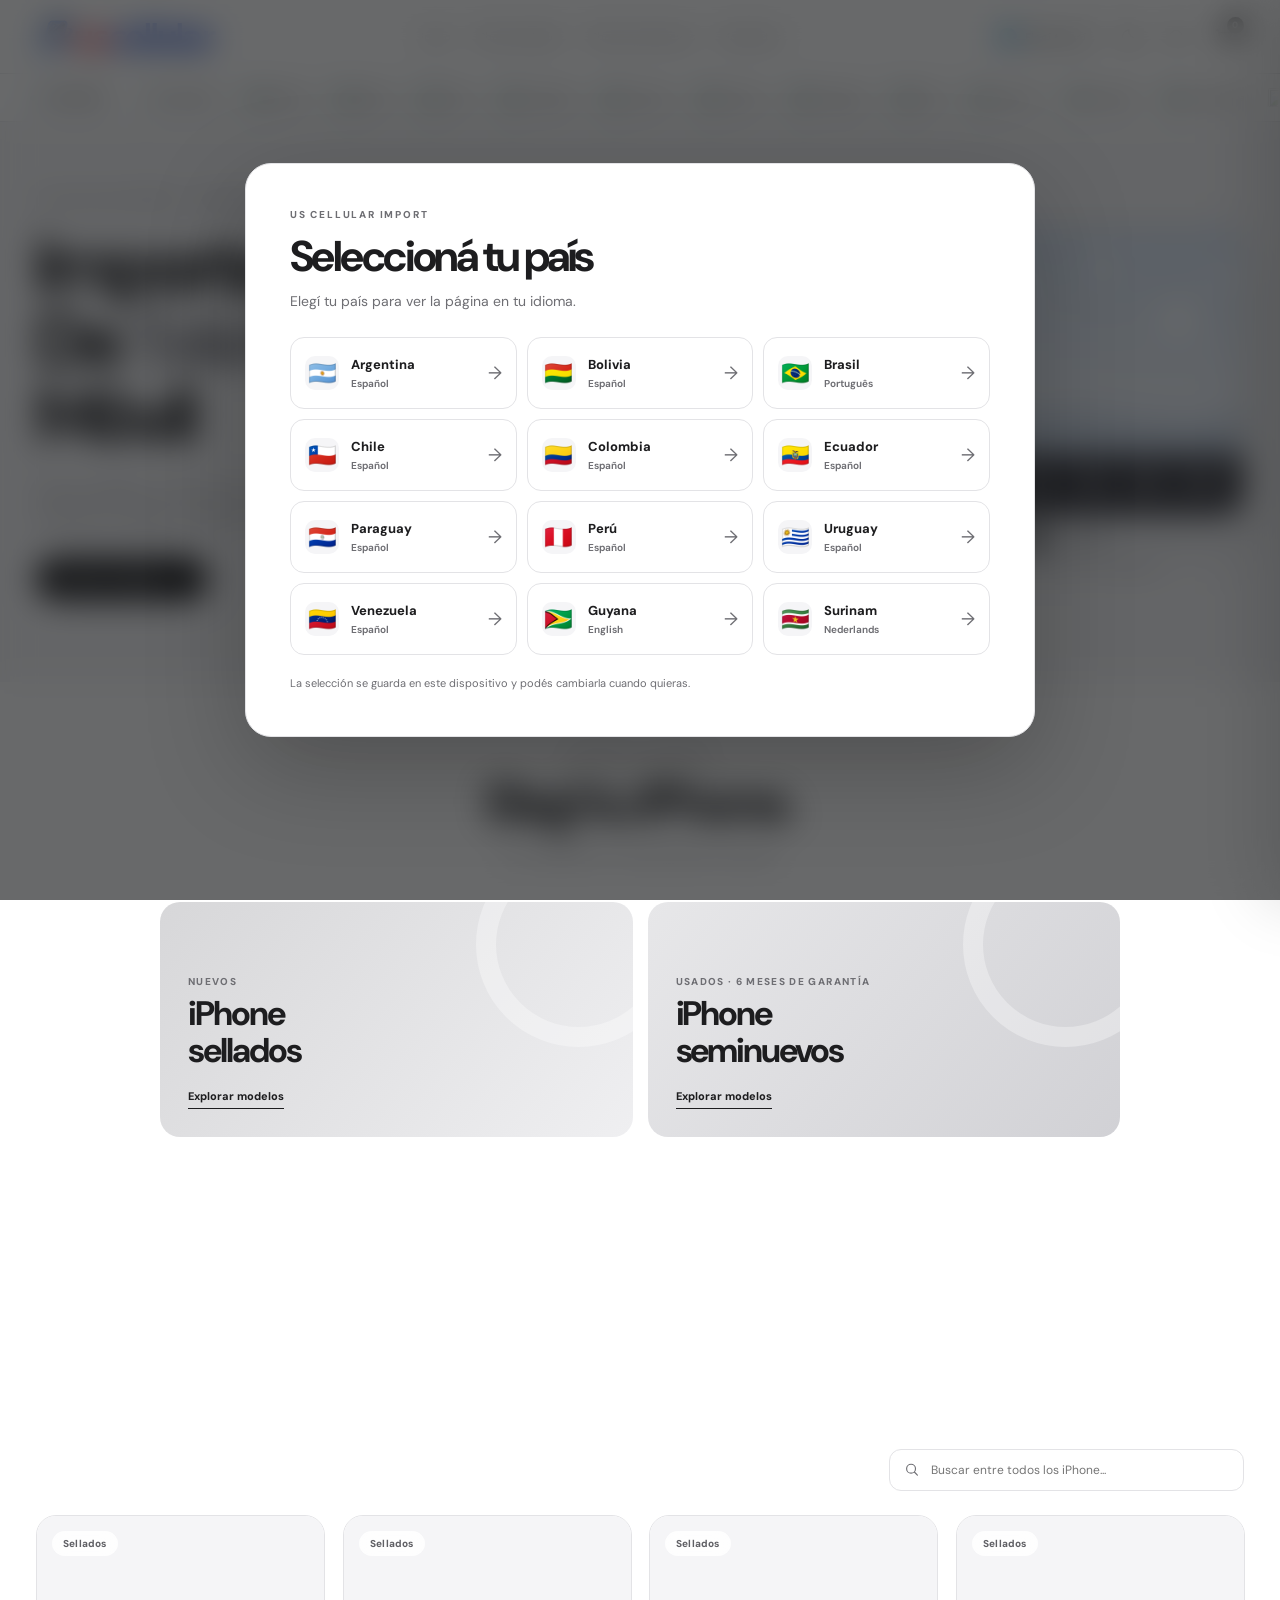
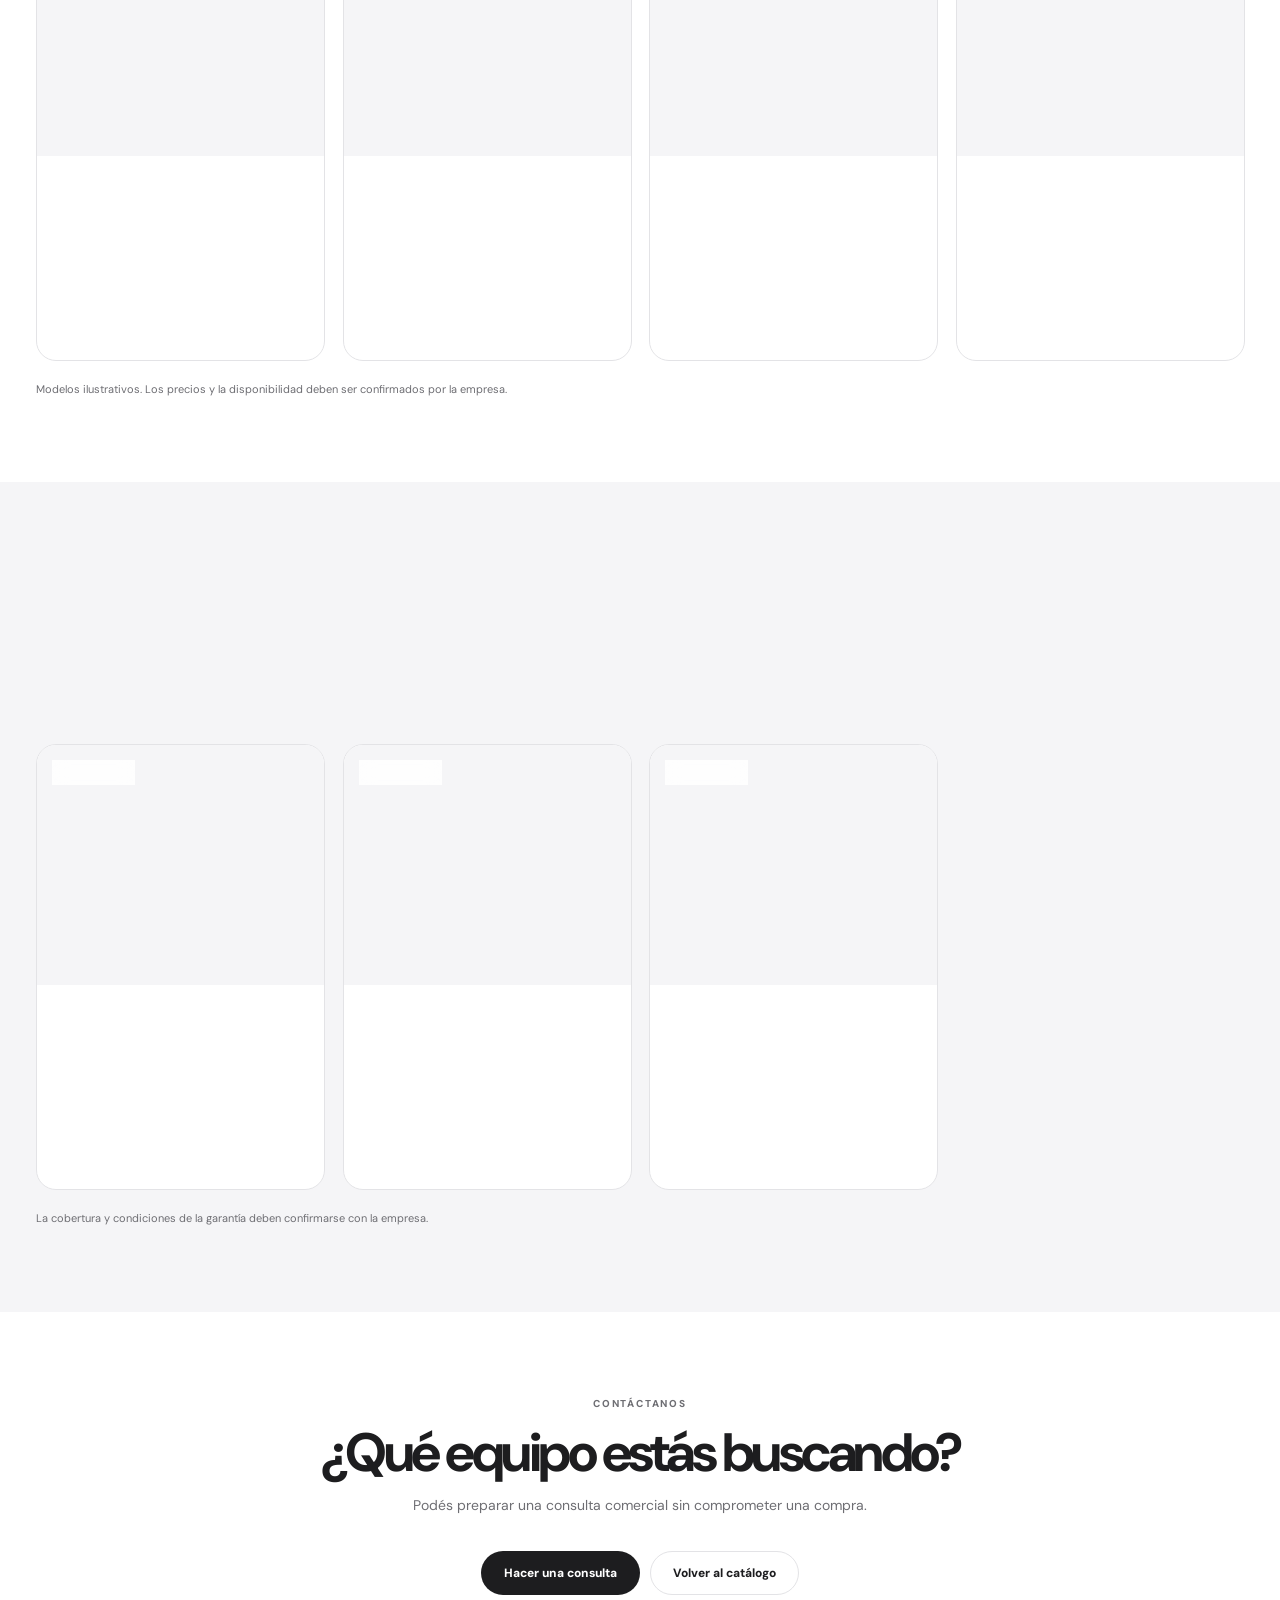
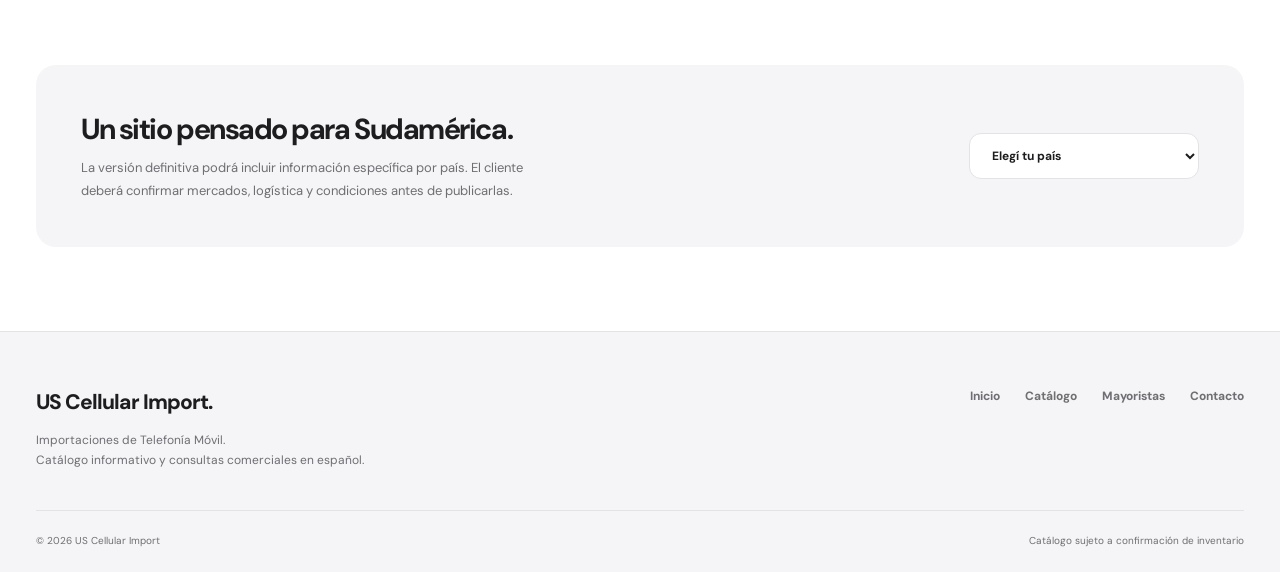
==== commit 4825c1e6: "Move logistics animation into responsive homepage hero" ====
--- a/preview/index.html
+++ b/preview/index.html
@@ -16,7 +16,7 @@
 *{box-sizing:border-box}html{scroll-behavior:smooth;scroll-padding-top:80px}body{margin:0;font-family:"DM Sans",-apple-system,BlinkMacSystemFont,"Segoe UI",Arial,sans-serif;background:var(--bg);color:var(--text);-webkit-font-smoothing:antialiased;transition:background .2s,color .2s}a{text-decoration:none;color:inherit}button,input,select,textarea{font:inherit}button{cursor:pointer}button:focus-visible,a:focus-visible,input:focus-visible,select:focus-visible,textarea:focus-visible{outline:2px solid #767676;outline-offset:3px}.container{width:min(1220px,calc(100% - 72px));margin-inline:auto}
 svg{width:20px;height:20px;display:block;fill:none;stroke:currentColor;stroke-width:1.75;stroke-linecap:round;stroke-linejoin:round}.topline{min-height:32px;background:#111;color:#fff;display:flex;justify-content:center;align-items:center;text-align:center;padding:8px 14px;font-size:11px;font-weight:600;letter-spacing:.03em}.topline span{opacity:.67;margin-left:8px;font-weight:400}
 .header{position:sticky;top:0;height:74px;background:var(--nav);backdrop-filter:blur(22px);border-bottom:1px solid var(--line);z-index:50}.header-inner{height:100%;display:flex;justify-content:space-between;align-items:center;gap:25px}.brand{display:flex;align-items:center;gap:11px;flex:none}.brand-logo{width:37px;height:37px;background:var(--text);color:var(--bg);display:grid;place-items:center;font-size:14px;font-weight:900;letter-spacing:-.08em;border-radius:8px}.brand-copy{display:flex;flex-direction:column;font-weight:800;font-size:15px;line-height:1.05;letter-spacing:-.04em}.brand-copy small{margin-top:5px;font-size:10px;letter-spacing:.22em;font-weight:700;color:var(--muted)}.nav-list{display:flex;align-items:center;gap:24px;font-weight:600;font-size:12px;color:var(--muted)}.nav-list a{transition:color .2s;white-space:nowrap}.nav-list a:hover{color:var(--text)}.nav-right{display:flex;gap:7px;align-items:center}.icon-button{height:40px;width:40px;display:grid;place-items:center;border:0;background:none;color:var(--text);border-radius:50%;position:relative}.icon-button:hover{background:var(--surface)}.count{position:absolute;right:0;top:0;background:var(--text);color:var(--bg);font-size:9px;line-height:17px;min-width:17px;border-radius:20px;font-weight:800}.mobile-menu{display:none}
-.hero{background:var(--surface);overflow:hidden}.hero-inner{display:grid;grid-template-columns:1fr;align-items:center;min-height:480px;gap:0}.hero-copy{padding:62px 0 72px;position:relative;z-index:2}.eyebrow{font-size:11px;letter-spacing:.135em;text-transform:uppercase;color:var(--muted);font-weight:800;margin:0 0 22px}.hero h1{font-size:clamp(58px,6vw,84px);line-height:.98;letter-spacing:-.073em;font-weight:800;margin:0 0 22px;max-width:620px}.hero h1 span{color:#8a8a90}.hero .desc{font-size:15px;line-height:1.75;color:var(--muted);max-width:485px;margin:0 0 28px}.button-row{display:flex;flex-wrap:wrap;align-items:center;gap:10px}.btn{border:1px solid transparent;border-radius:999px;padding:13px 22px;font-size:12px;font-weight:800;display:inline-flex;gap:9px;align-items:center;justify-content:center;min-height:44px;transition:background .2s,transform .2s}.btn svg{width:15px;height:15px}.btn-primary{background:var(--text);color:var(--bg)}.btn-primary:hover{transform:translateY(-2px);box-shadow:var(--shadow)}.btn-secondary{background:var(--bg);color:var(--text);border-color:var(--line)}.btn-secondary:hover{transform:translateY(-2px);border-color:var(--muted)}
+.hero{background:var(--surface);overflow:hidden}.hero-inner{display:grid;grid-template-columns:minmax(0,1.05fr) minmax(0,.95fr);align-items:center;min-height:560px;gap:clamp(24px,4vw,54px)}.hero-copy{padding:62px 0 72px;position:relative;z-index:2}.eyebrow{font-size:11px;letter-spacing:.135em;text-transform:uppercase;color:var(--muted);font-weight:800;margin:0 0 22px}.hero h1{font-size:clamp(58px,6vw,84px);line-height:.98;letter-spacing:-.073em;font-weight:800;margin:0 0 22px;max-width:620px}.hero h1 span{color:#8a8a90}.hero .desc{font-size:15px;line-height:1.75;color:var(--muted);max-width:485px;margin:0 0 28px}.button-row{display:flex;flex-wrap:wrap;align-items:center;gap:10px}.btn{border:1px solid transparent;border-radius:999px;padding:13px 22px;font-size:12px;font-weight:800;display:inline-flex;gap:9px;align-items:center;justify-content:center;min-height:44px;transition:background .2s,transform .2s}.btn svg{width:15px;height:15px}.btn-primary{background:var(--text);color:var(--bg)}.btn-primary:hover{transform:translateY(-2px);box-shadow:var(--shadow)}.btn-secondary{background:var(--bg);color:var(--text);border-color:var(--line)}.btn-secondary:hover{transform:translateY(-2px);border-color:var(--muted)}
 .hero-art{min-height:510px;height:100%;position:relative;display:flex;align-items:center;justify-content:center}.hero-stage{position:absolute;inset:40px 0 45px;border-radius:22px;background:linear-gradient(150deg,#e7e7e9,#d6d6da);overflow:hidden}.hero-stage:after{content:"US";position:absolute;font-size:330px;line-height:1;font-weight:800;letter-spacing:-.1em;color:rgba(255,255,255,.36);left:50%;top:47%;transform:translate(-50%,-50%)}.hero-stage-title{position:absolute;z-index:2;left:27px;bottom:25px;text-transform:uppercase;letter-spacing:.2em;color:#64646a;font-size:10px;font-weight:800}.hero-photo{position:absolute;z-index:3;width:min(88%,455px);height:450px;object-fit:contain;mix-blend-mode:multiply;filter:drop-shadow(0 20px 26px rgba(0,0,0,.13));transition:transform .3s}.hero-photo:hover{transform:scale(1.02)}.hero-no-photo{position:absolute;z-index:2;display:none;align-items:flex-start;flex-direction:column;text-align:left;left:12%;right:12%;top:26%;color:#151515}.hero-no-photo em{font-size:24px;font-style:normal;font-weight:500;letter-spacing:-.08em}.hero-no-photo strong{font-weight:800;font-size:clamp(60px,7vw,110px);letter-spacing:-.095em;line-height:1.05}.hero-no-photo small{font-size:12px;letter-spacing:.15em;text-transform:uppercase;margin-top:16px}.hero-art.no-photo .hero-no-photo{display:flex}.hero-art.no-photo .hero-photo{display:none}
 .quick-strip{background:var(--bg);border-bottom:1px solid var(--line)}.strip-items{display:grid;grid-template-columns:repeat(3,1fr)}.strip-items div{min-height:82px;display:flex;justify-content:center;align-items:center;gap:12px;font-size:12px;color:var(--muted);font-weight:700}.strip-items div+div{border-left:1px solid var(--line)}.strip-items svg{width:22px;height:22px;color:var(--text)}
 .section{padding:84px 0}.section.alt{background:var(--surface)}.section-top{text-align:center;margin-bottom:35px}.section-top .mini{font-size:10px;letter-spacing:.18em;text-transform:uppercase;color:var(--muted);font-weight:800;margin:0 0 12px}.section-top h2{font-size:clamp(32px,4.7vw,54px);line-height:1.06;letter-spacing:-.065em;margin:0 0 13px}.section-top p{color:var(--muted);font-size:14px;line-height:1.6;margin:0}.filter-tools{display:flex;align-items:center;justify-content:space-between;gap:15px;margin:0 0 24px;flex-wrap:wrap}.filters{display:flex;flex-wrap:wrap;gap:8px}.filter{padding:9px 15px;border:1px solid var(--line);border-radius:999px;background:var(--card);color:var(--text);font-size:11px;font-weight:800}.filter.active,.filter:hover{background:var(--text);border-color:var(--text);color:var(--bg)}.search{display:flex;align-items:center;gap:9px;border:1px solid var(--line);border-radius:12px;background:var(--card);padding:0 14px;height:42px;min-width:265px}.search svg{width:17px;height:17px;color:var(--muted)}.search input{outline:0;border:0;background:transparent;color:var(--text);font-size:12px;width:100%}
@@ -28,7 +28,7 @@
 .overlay{position:fixed;inset:0;background:rgba(0,0,0,.48);z-index:75;opacity:0;pointer-events:none;transition:.2s}.overlay.open{opacity:1;pointer-events:auto}.drawer{position:fixed;right:0;top:0;bottom:0;width:min(420px,100%);z-index:80;background:var(--card);border-left:1px solid var(--line);transform:translateX(101%);transition:transform .25s;display:flex;flex-direction:column;box-shadow:-20px 0 60px rgba(0,0,0,.15)}.drawer.open{transform:translateX(0)}.drawer-head{padding:20px 22px;display:flex;justify-content:space-between;align-items:center;border-bottom:1px solid var(--line)}.drawer-head strong{font-size:18px}.drawer-items{padding:10px 22px;flex:1;overflow-y:auto}.drawer-item{display:flex;gap:14px;align-items:center;padding:17px 0;border-bottom:1px solid var(--line)}.drawer-thumb{width:55px;height:55px;background:var(--surface);border-radius:9px;display:grid;place-items:center;flex:none;overflow:hidden}.drawer-thumb img{width:100%;height:100%;object-fit:contain}.drawer-info{flex:1}.drawer-info strong{font-size:12px;display:block}.drawer-info small{font-size:10px;color:var(--muted)}.quantity{display:flex;align-items:center;gap:8px;margin-top:8px}.quantity button{border:1px solid var(--line);background:var(--surface);color:var(--text);width:25px;height:25px;border-radius:7px}.quantity span{font-size:12px;font-weight:800}.remove{border:0;background:none;color:var(--muted);font-size:15px}.drawer-footer{padding:20px 22px;border-top:1px solid var(--line)}.drawer-footer p{font-size:11px;color:var(--muted);line-height:1.7}.drawer-footer .btn{width:100%;margin-top:8px}
 .modal{position:fixed;inset:0;background:rgba(0,0,0,.5);z-index:95;display:none;align-items:center;justify-content:center;padding:20px}.modal.open{display:flex}.modal-window{background:var(--card);border-radius:19px;max-height:92vh;width:min(790px,100%);overflow:auto;box-shadow:0 30px 90px rgba(0,0,0,.23)}.modal-head{padding:17px 22px;display:flex;justify-content:space-between;align-items:center;border-bottom:1px solid var(--line)}.modal-head h3{margin:0;font-size:17px}.modal-body{padding:24px}.detail-grid{display:grid;grid-template-columns:240px 1fr;gap:25px;align-items:center}.detail-image{background:var(--surface);height:258px;border-radius:15px;display:grid;place-items:center;overflow:hidden}.detail-image img{max-height:95%;max-width:95%;object-fit:contain}.detail-image img:not([src]){display:none}.detail-copy h2{font-size:27px;letter-spacing:-.055em;margin:0 0 12px}.detail-copy p{color:var(--muted);font-size:12px;line-height:1.7;margin:0 0 15px}.detail-tag{font-size:11px;display:inline-flex;border-radius:50px;background:var(--surface);border:1px solid var(--line);padding:7px 12px;margin-bottom:18px}.detail-price{font-size:18px;font-weight:800;margin-bottom:14px}.detail-copy .btn{margin-top:15px}.quote-form{display:grid;grid-template-columns:1fr 1fr;gap:16px}.field{display:flex;flex-direction:column;gap:7px;font-size:11px;font-weight:700;color:var(--muted)}.field input,.field select,.field textarea{background:var(--surface);border:1px solid var(--line);border-radius:9px;padding:12px;color:var(--text);outline:0}.field.wide{grid-column:1/-1}.field textarea{min-height:85px}.quote-summary{background:var(--surface);padding:15px;border-radius:12px;font-size:12px;color:var(--text);line-height:1.7}.quote-hint{font-size:11px;color:var(--muted);line-height:1.5;margin:0}
 @media(max-width:1100px){.nav-list{gap:14px}.products-grid{grid-template-columns:repeat(3,minmax(0,1fr))}.hero h1{font-size:67px}.hero-stage:after{font-size:245px}}
-@media(max-width:820px){.container{width:min(100% - 36px,700px)}.header{height:66px}.nav-list{display:none;position:absolute;top:66px;left:0;right:0;background:var(--card);padding:23px 20px;border-bottom:1px solid var(--line);flex-direction:column;align-items:flex-start;gap:20px;box-shadow:var(--shadow)}.nav-list.open{display:flex}.mobile-menu{display:grid}.hero-inner{grid-template-columns:1fr;padding:0 0 30px;gap:0}.hero-copy{padding:60px 0 20px}.hero h1{font-size:clamp(51px,9vw,72px)}.hero-art{min-height:350px}.hero-stage{inset:15px 0 22px}.hero-photo{height:355px}.strip-items div{font-size:10px;gap:6px}.strip-items svg{width:19px}.products-grid{grid-template-columns:repeat(2,minmax(0,1fr))}.collection-row{grid-template-columns:1fr 1fr}.collection:first-child{grid-column:1/-1}.wholesale-inner{grid-template-columns:1fr}.coverage{margin-top:50px}}
+@media(max-width:820px){.container{width:min(100% - 36px,700px)}.header{height:66px}.nav-list{display:none;position:absolute;top:66px;left:0;right:0;background:var(--card);padding:23px 20px;border-bottom:1px solid var(--line);flex-direction:column;align-items:flex-start;gap:20px;box-shadow:var(--shadow)}.nav-list.open{display:flex}.mobile-menu{display:grid}.hero-inner{grid-template-columns:1fr;min-height:auto;padding:0 0 30px;gap:0}.hero-copy{padding:60px 0 20px}.hero h1{font-size:clamp(51px,9vw,72px)}.hero-art{min-height:350px}.hero-stage{inset:15px 0 22px}.hero-photo{height:355px}.strip-items div{font-size:10px;gap:6px}.strip-items svg{width:19px}.products-grid{grid-template-columns:repeat(2,minmax(0,1fr))}.collection-row{grid-template-columns:1fr 1fr}.collection:first-child{grid-column:1/-1}.wholesale-inner{grid-template-columns:1fr}.coverage{margin-top:50px}}
 @media(max-width:540px){.topline{font-size:10px}.brand-copy{font-size:12px}.brand-copy small{font-size:9px}.brand-logo{width:32px;height:32px;font-size:12px}.header-inner{gap:4px}.nav-right{gap:1px}.icon-button{height:36px;width:36px}.hero-copy{padding:43px 0 11px}.hero h1{font-size:49px}.hero .desc{font-size:13px}.hero-art{min-height:300px}.hero-stage{inset:0 0 15px}.hero-photo{height:300px;width:85%}.hero-stage:after{font-size:190px}.hero-no-photo strong{font-size:53px}.quick-strip .strip-items{grid-template-columns:1fr}.strip-items div{min-height:45px;justify-content:flex-start;padding-left:7px}.strip-items div+div{border-left:0;border-top:1px solid var(--line)}.section{padding:60px 0}.section-top h2{font-size:36px}.filter-tools{align-items:stretch}.search{flex:1;min-width:100%}.products-grid{gap:9px}.product-card{border-radius:14px}.product-image{height:148px;padding:10px}.product-info{padding:12px}.product-info h3{font-size:14px}.meta{font-size:10px;min-height:44px}.price{font-size:12px}.subprice{font-size:10px}.product-actions{grid-template-columns:1fr;gap:6px}.product-actions button{padding:9px 6px}.product-label{top:8px;left:8px;font-size:9px;padding:5px 8px}.collection-row{grid-template-columns:1fr}.collection:first-child{grid-column:auto}.collection{min-height:210px}.wholesale{padding:60px 0}.wholesale h2{font-size:41px}.wholesale-points div{padding:22px 17px;min-height:118px}.wholesale-points strong{font-size:14px}.coverage{flex-direction:column;align-items:stretch;padding:25px}.coverage h3{font-size:26px}.footer-main{grid-template-columns:1fr}.footer-links{justify-content:flex-start}.foot-bottom{flex-direction:column}.detail-grid{grid-template-columns:1fr}.detail-image{height:200px}.quote-form{grid-template-columns:1fr}.field.wide{grid-column:auto}}
 
 /* Se eliminó el panel gráfico de marca del hero. */
@@ -168,13 +168,7 @@
  </div>
 </section>
 
-<section class="hero" id="inicio"><div class="container hero-inner"><div class="hero-copy"><p class="eyebrow">US CELLULAR IMPORT · SUDAMÉRICA</p><h1>Importaciones<br>De <span>Telefonía</span><br>Móvil</h1><p class="desc">iPhone sellados y seminuevos para comercios y compradores de Sudamérica. Elegí un modelo y prepará tu consulta comercial.</p><div class="button-row"><a href="#sellados" class="btn btn-primary">Explorar catálogo <svg viewBox="0 0 24 24"><path d="M5 12h14m-6-6 6 6-6 6"/></svg></a></div></div></div></section>
-</div>
-
-
-</div>
-<section class="section usci-flight" id="envios" aria-labelledby="usciFlightTitle"><div class="container"><div class="section-top"><p class="mini">LOGÍSTICA</p><h2 id="usciFlightTitle">Del depósito al avión.</h2><p>Así viaja un pedido: se carga, se despacha y despega rumbo a Sudamérica.</p></div>
-<div class="usci-flight-wrap"><div class="usci-flight-scene" id="usciFlight" role="img" aria-label="Animación: un paquete sube por una cinta transportadora, entra al avión de carga y el avión despega.">
+<section class="hero" id="inicio"><div class="container hero-inner"><div class="hero-copy"><p class="eyebrow">US CELLULAR IMPORT · SUDAMÉRICA</p><h1>Importaciones<br>De <span>Telefonía</span><br>Móvil</h1><p class="desc">iPhone sellados y seminuevos para comercios y compradores de Sudamérica. Elegí un modelo y prepará tu consulta comercial.</p><div class="button-row"><a href="#sellados" class="btn btn-primary">Explorar catálogo <svg viewBox="0 0 24 24"><path d="M5 12h14m-6-6 6 6-6 6"/></svg></a></div></div><div class="hero-flight usci-flight" id="envios" aria-label="Animación logística: carga, despacho y despegue"><div class="usci-flight-wrap"><div class="usci-flight-scene" id="usciFlight" role="img" aria-label="Animación: un paquete sube por una cinta transportadora, entra al avión de carga y el avión despega.">
 <div class="usci-flight-stage" aria-hidden="true">
 <svg class="uf-layer uf-hills" viewBox="0 0 800 420" preserveAspectRatio="none"><path d="M0,300 C90,270 170,262 260,282 C360,304 450,258 560,268 C660,278 730,290 800,272 V340 H0Z" style="fill:var(--hill)"/></svg>
 <svg class="uf-layer uf-clouds" viewBox="0 0 1600 420" preserveAspectRatio="none"><g style="opacity:var(--cloud-o);fill:var(--cloud)" transform="translate(120 95) scale(1)"><ellipse cx="0" cy="0" rx="46" ry="13"/><ellipse cx="-22" cy="-9" rx="22" ry="14"/><ellipse cx="10" cy="-14" rx="26" ry="17"/></g><g style="opacity:var(--cloud-o);fill:var(--cloud)" transform="translate(390 60) scale(0.8)"><ellipse cx="0" cy="0" rx="46" ry="13"/><ellipse cx="-22" cy="-9" rx="22" ry="14"/><ellipse cx="10" cy="-14" rx="26" ry="17"/></g><g style="opacity:var(--cloud-o);fill:var(--cloud)" transform="translate(610 140) scale(1.15)"><ellipse cx="0" cy="0" rx="46" ry="13"/><ellipse cx="-22" cy="-9" rx="22" ry="14"/><ellipse cx="10" cy="-14" rx="26" ry="17"/></g><g style="opacity:var(--cloud-o);fill:var(--cloud)" transform="translate(740 75) scale(0.7)"><ellipse cx="0" cy="0" rx="46" ry="13"/><ellipse cx="-22" cy="-9" rx="22" ry="14"/><ellipse cx="10" cy="-14" rx="26" ry="17"/></g><g style="opacity:var(--cloud-o);fill:var(--cloud)" transform="translate(920 95) scale(1)"><ellipse cx="0" cy="0" rx="46" ry="13"/><ellipse cx="-22" cy="-9" rx="22" ry="14"/><ellipse cx="10" cy="-14" rx="26" ry="17"/></g><g style="opacity:var(--cloud-o);fill:var(--cloud)" transform="translate(1190 60) scale(0.8)"><ellipse cx="0" cy="0" rx="46" ry="13"/><ellipse cx="-22" cy="-9" rx="22" ry="14"/><ellipse cx="10" cy="-14" rx="26" ry="17"/></g><g style="opacity:var(--cloud-o);fill:var(--cloud)" transform="translate(1410 140) scale(1.15)"><ellipse cx="0" cy="0" rx="46" ry="13"/><ellipse cx="-22" cy="-9" rx="22" ry="14"/><ellipse cx="10" cy="-14" rx="26" ry="17"/></g><g style="opacity:var(--cloud-o);fill:var(--cloud)" transform="translate(1540 75) scale(0.7)"><ellipse cx="0" cy="0" rx="46" ry="13"/><ellipse cx="-22" cy="-9" rx="22" ry="14"/><ellipse cx="10" cy="-14" rx="26" ry="17"/></g></svg>
@@ -204,7 +198,11 @@
 </svg>
 </div></div>
 <ul class="usci-flight-caption"><li><b>1</b>Carga</li><li><b>2</b>Despacho</li><li><b>3</b>Despegue</li></ul>
-<p class="note">Ilustración del proceso. Tiempos, rutas y logística se confirman con la empresa.</p></div></div></section>
+<p class="note">Ilustración del proceso. Tiempos, rutas y logística se confirman con la empresa.</p></div></div></div></section>
+</div>
+
+
+</div>
 <section class="section category-chooser" aria-label="Categorías principales"><div class="container"><div class="section-top"><p class="mini">EXPLORÁ EL CATÁLOGO</p><h2>Elegí tu iPhone.</h2><p>Dos categorías, una búsqueda más simple.</p></div><div class="collection-row"><a class="collection" href="#sellados"><div class="collection-content"><p class="eyebrow">Nuevos</p><h3>iPhone<br>sellados</h3><span>Explorar modelos</span></div></a><a class="collection" href="#seminuevos"><div class="collection-content"><p class="eyebrow">Usados · 6 meses de garantía</p><h3>iPhone<br>seminuevos</h3><span>Explorar modelos</span></div></a></div></div></section>
 <section id="sellados" class="section"><div class="container"><div class="section-top"><p class="mini">CATÁLOGO / EQUIPOS NUEVOS</p><h2>iPhone sellados.</h2><p>Mínimo total por pedido: 50 pcs, combinando modelos.</p><p>Explorá los modelos nuevos. Consultá capacidades, colores, precios y disponibilidad.</p></div><div class="filter-tools catalog-search-tools"><label class="search"><svg viewBox="0 0 24 24"><circle cx="10.8" cy="10.8" r="6.8"/><path d="m16.2 16.2 4.3 4.3"/></svg><input id="searchInput" type="search" placeholder="Buscar entre todos los iPhone..." aria-label="Buscar iPhone sellados y seminuevos"></label></div><div class="products-grid" id="catalogGrid"></div><p class="note">Modelos ilustrativos. Los precios y la disponibilidad deben ser confirmados por la empresa.</p></div></section>
 <section id="seminuevos" class="section alt"><div class="container"><div class="section-top"><p class="mini">CATÁLOGO / EQUIPOS USADOS</p><h2>iPhone seminuevos.</h2><p>Mínimo total por pedido: 50 pcs, combinando modelos.</p><p>Equipos usados con 6 meses de garantía, según lo informado por US Cellular Import. Consultá estado, batería y disponibilidad.</p></div><div class="products-grid" id="usedGrid"></div><p class="note">La cobertura y condiciones de la garantía deben confirmarse con la empresa.</p></div></section>
--- a/preview/flight-animation.css
+++ b/preview/flight-animation.css
@@ -1 +1,17 @@
-.usci-flight{padding:64px 0 8px}.usci-flight .section-top{margin-bottom:28px}.usci-flight-wrap{width:min(1100px,100%);margin-inline:auto}.usci-flight-scene{--sky-a:#dbe7f6;--sky-b:#f4f6fa;--cloud:#fff;--cloud-o:.9;--hill:#cdd8e6;--run:#3b3b42;--run-edge:#55555e;--dash:rgba(255,255,255,.85);position:relative;overflow:hidden;border-radius:22px;border:1px solid var(--line);background:linear-gradient(180deg,var(--sky-a),var(--sky-b) 78%);aspect-ratio:800/420;isolation:isolate;contain:layout paint;-webkit-tap-highlight-color:transparent;}html[data-theme="dark"] .usci-flight-scene{--sky-a:#10131b;--sky-b:#1b2030;--cloud:#8f98b3;--cloud-o:.22;--hill:#1a1f2c;--run:#1b1b20;--run-edge:#2c2c33;--dash:rgba(255,255,255,.55)}.usci-flight-stage{position:absolute;left:0;bottom:0;width:100%;aspect-ratio:800/420;overflow:hidden}.uf-layer{position:absolute;inset:0;width:100%;height:100%;display:block;pointer-events:none}.uf-layer svg,svg.uf-layer{width:100%;height:100%;display:block;stroke:none;fill:none;stroke-width:0}.uf-clouds{width:200%;left:0;animation:uf-clouds 70s linear infinite;will-change:transform}.uf-runway{position:absolute;left:0;right:0;bottom:0;height:21.4286%;background:linear-gradient(180deg,var(--run-edge) 0 1.2%,var(--run) 1.2%)}.uf-dashes{position:absolute;left:0;bottom:10.5%;width:300%;height:2.4%;background:linear-gradient(90deg,var(--dash) 0 45%,transparent 45% 100%) 0 0/calc(100%/30) 100% repeat-x;animation:uf-dashes 12.0s linear infinite;will-change:transform}.uf-shadow{transform-origin:37.5% 80%;animation:uf-shadow 12.0s linear infinite;will-change:transform,opacity}.uf-plane{transform-origin:40% 78.5714%;animation:uf-plane 12.0s linear infinite;will-change:transform}.uf-box{transform-origin:6% 77.4405%;animation:uf-box 12.0s linear infinite;will-change:transform,opacity;opacity:0}.uf-hatch{transform-box:fill-box;transform-origin:50% 0;animation:uf-hatch 12.0s linear infinite}.uf-gear{transform-box:fill-box;transform-origin:50% 0;animation:uf-gear 12.0s linear infinite}.usci-flight-scene.is-paused *{animation-play-state:paused!important}.usci-flight-caption{display:flex;justify-content:center;gap:10px 26px;flex-wrap:wrap;margin:18px 0 0;padding:0;list-style:none;font-size:12px;font-weight:600;color:var(--muted)}.usci-flight-caption li{display:flex;align-items:center;gap:8px}.usci-flight-caption b{display:grid;place-items:center;width:22px;height:22px;border-radius:50%;background:var(--text);color:var(--bg);font-size:11px}.usci-flight .note{text-align:center;margin-top:14px}@keyframes uf-clouds{from{transform:translate3d(0,0,0)}to{transform:translate3d(-50%,0,0)}}@keyframes uf-dashes{0.0%,56.667%{transform:translate3d(0.0000%,0,0)}70.0%{transform:translate3d(-10.0000%,0,0)}80.0%,100.0%{transform:translate3d(-16.6667%,0,0)}}@keyframes uf-plane{0.0%{transform:translate3d(-82.500%,0.000%,0) rotate(0.00deg) scale(1.000)}1.667%{transform:translate3d(-55.269%,0.000%,0) rotate(0.00deg) scale(1.000)}3.333%{transform:translate3d(-34.805%,0.000%,0) rotate(0.00deg) scale(1.000)}5.0%{transform:translate3d(-20.142%,0.000%,0) rotate(0.00deg) scale(1.000)}6.667%{transform:translate3d(-10.312%,0.000%,0) rotate(0.00deg) scale(1.000)}8.333%{transform:translate3d(-4.351%,0.000%,0) rotate(0.00deg) scale(1.000)}10.0%{transform:translate3d(-1.289%,0.000%,0) rotate(0.00deg) scale(1.000)}11.667%{transform:translate3d(-0.161%,0.000%,0) rotate(0.00deg) scale(1.000)}13.333%,15.0%,16.667%,18.333%,20.0%,21.667%,23.333%,25.0%,26.667%,28.333%,30.0%,31.667%,33.333%,35.0%,36.667%,38.333%,40.0%,41.667%,43.333%,45.0%,46.667%,48.333%,50.0%,51.667%,53.333%,55.0%,56.667%{transform:translate3d(0.000%,0.000%,0) rotate(0.00deg) scale(1.000)}58.333%{transform:translate3d(0.275%,0.000%,0) rotate(0.00deg) scale(1.000)}60.0%{transform:translate3d(1.100%,0.000%,0) rotate(0.00deg) scale(1.000)}61.667%{transform:translate3d(2.475%,0.000%,0) rotate(0.00deg) scale(1.000)}63.333%{transform:translate3d(4.400%,0.000%,0) rotate(0.00deg) scale(1.000)}65.0%{transform:translate3d(6.875%,0.000%,0) rotate(0.00deg) scale(1.000)}66.667%{transform:translate3d(9.900%,0.000%,0) rotate(0.00deg) scale(1.000)}68.333%{transform:translate3d(13.475%,0.000%,0) rotate(0.00deg) scale(1.000)}70.0%{transform:translate3d(17.600%,0.000%,0) rotate(0.00deg) scale(1.000)}71.667%{transform:translate3d(22.479%,0.000%,0) rotate(-1.61deg) scale(1.000)}73.333%{transform:translate3d(27.580%,-0.185%,0) rotate(-4.55deg) scale(1.000)}75.0%{transform:translate3d(33.102%,-1.386%,0) rotate(-8.37deg) scale(1.000)}76.667%{transform:translate3d(39.004%,-3.513%,0) rotate(-12.88deg) scale(0.977)}78.333%{transform:translate3d(45.225%,-6.810%,0) rotate(-18.00deg) scale(0.953)}80.0%{transform:translate3d(51.795%,-10.876%,0) rotate(-18.00deg) scale(0.930)}81.667%{transform:translate3d(58.794%,-15.208%,0) rotate(-18.00deg) scale(0.907)}83.333%{transform:translate3d(66.220%,-19.804%,0) rotate(-18.00deg) scale(0.883)}85.0%{transform:translate3d(74.075%,-24.665%,0) rotate(-18.00deg) scale(0.860)}86.667%{transform:translate3d(82.357%,-29.791%,0) rotate(-18.00deg) scale(0.837)}88.333%{transform:translate3d(91.068%,-35.182%,0) rotate(-18.00deg) scale(0.813)}90.0%{transform:translate3d(100.206%,-40.838%,0) rotate(-18.00deg) scale(0.790)}91.667%{transform:translate3d(109.773%,-46.758%,0) rotate(-18.00deg) scale(0.767)}93.333%{transform:translate3d(119.767%,-52.944%,0) rotate(-18.00deg) scale(0.743)}95.0%{transform:translate3d(130.190%,-59.394%,0) rotate(-18.00deg) scale(0.720)}96.667%{transform:translate3d(141.040%,-66.109%,0) rotate(-18.00deg) scale(0.720)}98.333%{transform:translate3d(152.318%,-73.090%,0) rotate(-18.00deg) scale(0.720)}100.0%{transform:translate3d(164.025%,-80.335%,0) rotate(-18.00deg) scale(0.720)}}@keyframes uf-shadow{0.0%{transform:translate3d(-82.500%,0,0) scale(1.000,1);opacity:0.550}1.667%{transform:translate3d(-55.269%,0,0) scale(1.000,1);opacity:0.550}3.333%{transform:translate3d(-34.805%,0,0) scale(1.000,1);opacity:0.550}5.0%{transform:translate3d(-20.142%,0,0) scale(1.000,1);opacity:0.550}6.667%{transform:translate3d(-10.312%,0,0) scale(1.000,1);opacity:0.550}8.333%{transform:translate3d(-4.351%,0,0) scale(1.000,1);opacity:0.550}10.0%{transform:translate3d(-1.289%,0,0) scale(1.000,1);opacity:0.550}11.667%{transform:translate3d(-0.161%,0,0) scale(1.000,1);opacity:0.550}13.333%,15.0%,16.667%,18.333%,20.0%,21.667%,23.333%,25.0%,26.667%,28.333%,30.0%,31.667%,33.333%,35.0%,36.667%,38.333%,40.0%,41.667%,43.333%,45.0%,46.667%,48.333%,50.0%,51.667%,53.333%,55.0%,56.667%{transform:translate3d(0.000%,0,0) scale(1.000,1);opacity:0.550}58.333%{transform:translate3d(0.275%,0,0) scale(1.000,1);opacity:0.550}60.0%{transform:translate3d(1.100%,0,0) scale(1.000,1);opacity:0.550}61.667%{transform:translate3d(2.475%,0,0) scale(1.000,1);opacity:0.550}63.333%{transform:translate3d(4.400%,0,0) scale(1.000,1);opacity:0.550}65.0%{transform:translate3d(6.875%,0,0) scale(1.000,1);opacity:0.550}66.667%{transform:translate3d(9.900%,0,0) scale(1.000,1);opacity:0.550}68.333%{transform:translate3d(13.475%,0,0) scale(1.000,1);opacity:0.550}70.0%{transform:translate3d(17.600%,0,0) scale(1.000,1);opacity:0.550}71.667%{transform:translate3d(22.479%,0,0) scale(1.000,1);opacity:0.550}73.333%{transform:translate3d(27.580%,0,0) scale(1.000,1);opacity:0.550}75.0%{transform:translate3d(33.102%,0,0) scale(0.917,1);opacity:0.504}76.667%{transform:translate3d(39.004%,0,0) scale(0.750,1);opacity:0.413}78.333%{transform:translate3d(45.225%,0,0) scale(0.583,1);opacity:0.321}80.0%{transform:translate3d(51.795%,0,0) scale(0.417,1);opacity:0.229}81.667%{transform:translate3d(58.794%,0,0) scale(0.250,1);opacity:0.137}83.333%{transform:translate3d(66.220%,0,0) scale(0.250,1);opacity:0.046}85.0%{transform:translate3d(74.075%,0,0) scale(0.250,1);opacity:0.000}86.667%{transform:translate3d(82.357%,0,0) scale(0.250,1);opacity:0.000}88.333%{transform:translate3d(91.068%,0,0) scale(0.250,1);opacity:0.000}90.0%{transform:translate3d(100.206%,0,0) scale(0.250,1);opacity:0.000}91.667%{transform:translate3d(109.773%,0,0) scale(0.250,1);opacity:0.000}93.333%{transform:translate3d(119.767%,0,0) scale(0.250,1);opacity:0.000}95.0%{transform:translate3d(130.190%,0,0) scale(0.250,1);opacity:0.000}96.667%{transform:translate3d(141.040%,0,0) scale(0.250,1);opacity:0.000}98.333%{transform:translate3d(152.318%,0,0) scale(0.250,1);opacity:0.000}100.0%{transform:translate3d(164.025%,0,0) scale(0.250,1);opacity:0.000}}@keyframes uf-box{0%,15.833%{transform:translate3d(0.000%,0.000%,0) rotate(-9.63deg) scale(1);opacity:0}18.333%{transform:translate3d(1.000%,-0.323%,0) rotate(-9.63deg) scale(1);opacity:1}41.667%{transform:translate3d(26.250%,-8.480%,0) rotate(-9.63deg) scale(1);opacity:1}47.5%,100%{transform:translate3d(28.250%,-8.393%,0) rotate(0.00deg) scale(0.55);opacity:0}}@keyframes uf-hatch{0.0%,14.167%{transform:scaleY(1)}20.0%,47.5%{transform:scaleY(0)}53.333%,100.0%{transform:scaleY(1)}}@keyframes uf-gear{0%,72.5%{transform:scaleY(1)}79.167%,100%{transform:scaleY(0)}}@media(max-width:700px){.usci-flight{padding:44px 0 0}.usci-flight-scene{aspect-ratio:4/3;border-radius:18px}.usci-flight-stage{width:138%}.usci-flight-caption{font-size:11px}}@media(prefers-reduced-motion:reduce){.usci-flight-scene *{animation:none!important;will-change:auto!important}.uf-box{opacity:1;transform:translate3d(10%,-3.2%,0) rotate(-9.63deg)}.uf-hatch{transform:scaleY(0)}}+.usci-flight{padding:64px 0 8px}.usci-flight .section-top{margin-bottom:28px}.usci-flight-wrap{width:min(1100px,100%);margin-inline:auto}.usci-flight-scene{--sky-a:#dbe7f6;--sky-b:#f4f6fa;--cloud:#fff;--cloud-o:.9;--hill:#cdd8e6;--run:#3b3b42;--run-edge:#55555e;--dash:rgba(255,255,255,.85);position:relative;overflow:hidden;border-radius:22px;border:1px solid var(--line);background:linear-gradient(180deg,var(--sky-a),var(--sky-b) 78%);aspect-ratio:800/420;isolation:isolate;contain:layout paint;-webkit-tap-highlight-color:transparent;}html[data-theme="dark"] .usci-flight-scene{--sky-a:#10131b;--sky-b:#1b2030;--cloud:#8f98b3;--cloud-o:.22;--hill:#1a1f2c;--run:#1b1b20;--run-edge:#2c2c33;--dash:rgba(255,255,255,.55)}.usci-flight-stage{position:absolute;left:0;bottom:0;width:100%;aspect-ratio:800/420;overflow:hidden}.uf-layer{position:absolute;inset:0;width:100%;height:100%;display:block;pointer-events:none}.uf-layer svg,svg.uf-layer{width:100%;height:100%;display:block;stroke:none;fill:none;stroke-width:0}.uf-clouds{width:200%;left:0;animation:uf-clouds 70s linear infinite;will-change:transform}.uf-runway{position:absolute;left:0;right:0;bottom:0;height:21.4286%;background:linear-gradient(180deg,var(--run-edge) 0 1.2%,var(--run) 1.2%)}.uf-dashes{position:absolute;left:0;bottom:10.5%;width:300%;height:2.4%;background:linear-gradient(90deg,var(--dash) 0 45%,transparent 45% 100%) 0 0/calc(100%/30) 100% repeat-x;animation:uf-dashes 12.0s linear infinite;will-change:transform}.uf-shadow{transform-origin:37.5% 80%;animation:uf-shadow 12.0s linear infinite;will-change:transform,opacity}.uf-plane{transform-origin:40% 78.5714%;animation:uf-plane 12.0s linear infinite;will-change:transform}.uf-box{transform-origin:6% 77.4405%;animation:uf-box 12.0s linear infinite;will-change:transform,opacity;opacity:0}.uf-hatch{transform-box:fill-box;transform-origin:50% 0;animation:uf-hatch 12.0s linear infinite}.uf-gear{transform-box:fill-box;transform-origin:50% 0;animation:uf-gear 12.0s linear infinite}.usci-flight-scene.is-paused *{animation-play-state:paused!important}.usci-flight-caption{display:flex;justify-content:center;gap:10px 26px;flex-wrap:wrap;margin:18px 0 0;padding:0;list-style:none;font-size:12px;font-weight:600;color:var(--muted)}.usci-flight-caption li{display:flex;align-items:center;gap:8px}.usci-flight-caption b{display:grid;place-items:center;width:22px;height:22px;border-radius:50%;background:var(--text);color:var(--bg);font-size:11px}.usci-flight .note{text-align:center;margin-top:14px}@keyframes uf-clouds{from{transform:translate3d(0,0,0)}to{transform:translate3d(-50%,0,0)}}@keyframes uf-dashes{0.0%,56.667%{transform:translate3d(0.0000%,0,0)}70.0%{transform:translate3d(-10.0000%,0,0)}80.0%,100.0%{transform:translate3d(-16.6667%,0,0)}}@keyframes uf-plane{0.0%{transform:translate3d(-82.500%,0.000%,0) rotate(0.00deg) scale(1.000)}1.667%{transform:translate3d(-55.269%,0.000%,0) rotate(0.00deg) scale(1.000)}3.333%{transform:translate3d(-34.805%,0.000%,0) rotate(0.00deg) scale(1.000)}5.0%{transform:translate3d(-20.142%,0.000%,0) rotate(0.00deg) scale(1.000)}6.667%{transform:translate3d(-10.312%,0.000%,0) rotate(0.00deg) scale(1.000)}8.333%{transform:translate3d(-4.351%,0.000%,0) rotate(0.00deg) scale(1.000)}10.0%{transform:translate3d(-1.289%,0.000%,0) rotate(0.00deg) scale(1.000)}11.667%{transform:translate3d(-0.161%,0.000%,0) rotate(0.00deg) scale(1.000)}13.333%,15.0%,16.667%,18.333%,20.0%,21.667%,23.333%,25.0%,26.667%,28.333%,30.0%,31.667%,33.333%,35.0%,36.667%,38.333%,40.0%,41.667%,43.333%,45.0%,46.667%,48.333%,50.0%,51.667%,53.333%,55.0%,56.667%{transform:translate3d(0.000%,0.000%,0) rotate(0.00deg) scale(1.000)}58.333%{transform:translate3d(0.275%,0.000%,0) rotate(0.00deg) scale(1.000)}60.0%{transform:translate3d(1.100%,0.000%,0) rotate(0.00deg) scale(1.000)}61.667%{transform:translate3d(2.475%,0.000%,0) rotate(0.00deg) scale(1.000)}63.333%{transform:translate3d(4.400%,0.000%,0) rotate(0.00deg) scale(1.000)}65.0%{transform:translate3d(6.875%,0.000%,0) rotate(0.00deg) scale(1.000)}66.667%{transform:translate3d(9.900%,0.000%,0) rotate(0.00deg) scale(1.000)}68.333%{transform:translate3d(13.475%,0.000%,0) rotate(0.00deg) scale(1.000)}70.0%{transform:translate3d(17.600%,0.000%,0) rotate(0.00deg) scale(1.000)}71.667%{transform:translate3d(22.479%,0.000%,0) rotate(-1.61deg) scale(1.000)}73.333%{transform:translate3d(27.580%,-0.185%,0) rotate(-4.55deg) scale(1.000)}75.0%{transform:translate3d(33.102%,-1.386%,0) rotate(-8.37deg) scale(1.000)}76.667%{transform:translate3d(39.004%,-3.513%,0) rotate(-12.88deg) scale(0.977)}78.333%{transform:translate3d(45.225%,-6.810%,0) rotate(-18.00deg) scale(0.953)}80.0%{transform:translate3d(51.795%,-10.876%,0) rotate(-18.00deg) scale(0.930)}81.667%{transform:translate3d(58.794%,-15.208%,0) rotate(-18.00deg) scale(0.907)}83.333%{transform:translate3d(66.220%,-19.804%,0) rotate(-18.00deg) scale(0.883)}85.0%{transform:translate3d(74.075%,-24.665%,0) rotate(-18.00deg) scale(0.860)}86.667%{transform:translate3d(82.357%,-29.791%,0) rotate(-18.00deg) scale(0.837)}88.333%{transform:translate3d(91.068%,-35.182%,0) rotate(-18.00deg) scale(0.813)}90.0%{transform:translate3d(100.206%,-40.838%,0) rotate(-18.00deg) scale(0.790)}91.667%{transform:translate3d(109.773%,-46.758%,0) rotate(-18.00deg) scale(0.767)}93.333%{transform:translate3d(119.767%,-52.944%,0) rotate(-18.00deg) scale(0.743)}95.0%{transform:translate3d(130.190%,-59.394%,0) rotate(-18.00deg) scale(0.720)}96.667%{transform:translate3d(141.040%,-66.109%,0) rotate(-18.00deg) scale(0.720)}98.333%{transform:translate3d(152.318%,-73.090%,0) rotate(-18.00deg) scale(0.720)}100.0%{transform:translate3d(164.025%,-80.335%,0) rotate(-18.00deg) scale(0.720)}}@keyframes uf-shadow{0.0%{transform:translate3d(-82.500%,0,0) scale(1.000,1);opacity:0.550}1.667%{transform:translate3d(-55.269%,0,0) scale(1.000,1);opacity:0.550}3.333%{transform:translate3d(-34.805%,0,0) scale(1.000,1);opacity:0.550}5.0%{transform:translate3d(-20.142%,0,0) scale(1.000,1);opacity:0.550}6.667%{transform:translate3d(-10.312%,0,0) scale(1.000,1);opacity:0.550}8.333%{transform:translate3d(-4.351%,0,0) scale(1.000,1);opacity:0.550}10.0%{transform:translate3d(-1.289%,0,0) scale(1.000,1);opacity:0.550}11.667%{transform:translate3d(-0.161%,0,0) scale(1.000,1);opacity:0.550}13.333%,15.0%,16.667%,18.333%,20.0%,21.667%,23.333%,25.0%,26.667%,28.333%,30.0%,31.667%,33.333%,35.0%,36.667%,38.333%,40.0%,41.667%,43.333%,45.0%,46.667%,48.333%,50.0%,51.667%,53.333%,55.0%,56.667%{transform:translate3d(0.000%,0,0) scale(1.000,1);opacity:0.550}58.333%{transform:translate3d(0.275%,0,0) scale(1.000,1);opacity:0.550}60.0%{transform:translate3d(1.100%,0,0) scale(1.000,1);opacity:0.550}61.667%{transform:translate3d(2.475%,0,0) scale(1.000,1);opacity:0.550}63.333%{transform:translate3d(4.400%,0,0) scale(1.000,1);opacity:0.550}65.0%{transform:translate3d(6.875%,0,0) scale(1.000,1);opacity:0.550}66.667%{transform:translate3d(9.900%,0,0) scale(1.000,1);opacity:0.550}68.333%{transform:translate3d(13.475%,0,0) scale(1.000,1);opacity:0.550}70.0%{transform:translate3d(17.600%,0,0) scale(1.000,1);opacity:0.550}71.667%{transform:translate3d(22.479%,0,0) scale(1.000,1);opacity:0.550}73.333%{transform:translate3d(27.580%,0,0) scale(1.000,1);opacity:0.550}75.0%{transform:translate3d(33.102%,0,0) scale(0.917,1);opacity:0.504}76.667%{transform:translate3d(39.004%,0,0) scale(0.750,1);opacity:0.413}78.333%{transform:translate3d(45.225%,0,0) scale(0.583,1);opacity:0.321}80.0%{transform:translate3d(51.795%,0,0) scale(0.417,1);opacity:0.229}81.667%{transform:translate3d(58.794%,0,0) scale(0.250,1);opacity:0.137}83.333%{transform:translate3d(66.220%,0,0) scale(0.250,1);opacity:0.046}85.0%{transform:translate3d(74.075%,0,0) scale(0.250,1);opacity:0.000}86.667%{transform:translate3d(82.357%,0,0) scale(0.250,1);opacity:0.000}88.333%{transform:translate3d(91.068%,0,0) scale(0.250,1);opacity:0.000}90.0%{transform:translate3d(100.206%,0,0) scale(0.250,1);opacity:0.000}91.667%{transform:translate3d(109.773%,0,0) scale(0.250,1);opacity:0.000}93.333%{transform:translate3d(119.767%,0,0) scale(0.250,1);opacity:0.000}95.0%{transform:translate3d(130.190%,0,0) scale(0.250,1);opacity:0.000}96.667%{transform:translate3d(141.040%,0,0) scale(0.250,1);opacity:0.000}98.333%{transform:translate3d(152.318%,0,0) scale(0.250,1);opacity:0.000}100.0%{transform:translate3d(164.025%,0,0) scale(0.250,1);opacity:0.000}}@keyframes uf-box{0%,15.833%{transform:translate3d(0.000%,0.000%,0) rotate(-9.63deg) scale(1);opacity:0}18.333%{transform:translate3d(1.000%,-0.323%,0) rotate(-9.63deg) scale(1);opacity:1}41.667%{transform:translate3d(26.250%,-8.480%,0) rotate(-9.63deg) scale(1);opacity:1}47.5%,100%{transform:translate3d(28.250%,-8.393%,0) rotate(0.00deg) scale(0.55);opacity:0}}@keyframes uf-hatch{0.0%,14.167%{transform:scaleY(1)}20.0%,47.5%{transform:scaleY(0)}53.333%,100.0%{transform:scaleY(1)}}@keyframes uf-gear{0%,72.5%{transform:scaleY(1)}79.167%,100%{transform:scaleY(0)}}@media(max-width:700px){.usci-flight{padding:44px 0 0}.usci-flight-scene{aspect-ratio:4/3;border-radius:18px}.usci-flight-stage{width:138%}.usci-flight-caption{font-size:11px}}@media(prefers-reduced-motion:reduce){.usci-flight-scene *{animation:none!important;will-change:auto!important}.uf-box{opacity:1;transform:translate3d(10%,-3.2%,0) rotate(-9.63deg)}.uf-hatch{transform:scaleY(0)}}
+
+/* Hero layout: logistics animation to the right on desktop and below the copy on mobile. */
+.hero-flight.usci-flight{width:100%;min-width:0;padding:0;align-self:center}
+.hero-flight .usci-flight-wrap{width:100%;max-width:620px;margin:0 0 0 auto}
+.hero-flight .usci-flight-scene{border-radius:20px;box-shadow:0 22px 58px rgba(20,28,42,.10)}
+.hero-flight .usci-flight-caption{margin-top:13px;gap:8px 20px}
+.hero-flight .note{max-width:460px;margin:10px auto 0;font-size:10px;line-height:1.5}
+@media(max-width:820px){
+ .hero-flight.usci-flight{padding:0;margin:18px 0 0}
+ .hero-flight .usci-flight-wrap{max-width:700px;margin:0 auto}
+ .hero-flight .usci-flight-scene{border-radius:18px}
+}
+@media(max-width:700px){
+ .hero-flight .usci-flight-scene{aspect-ratio:4/3}
+ .hero-flight .usci-flight-stage{width:138%}
+}
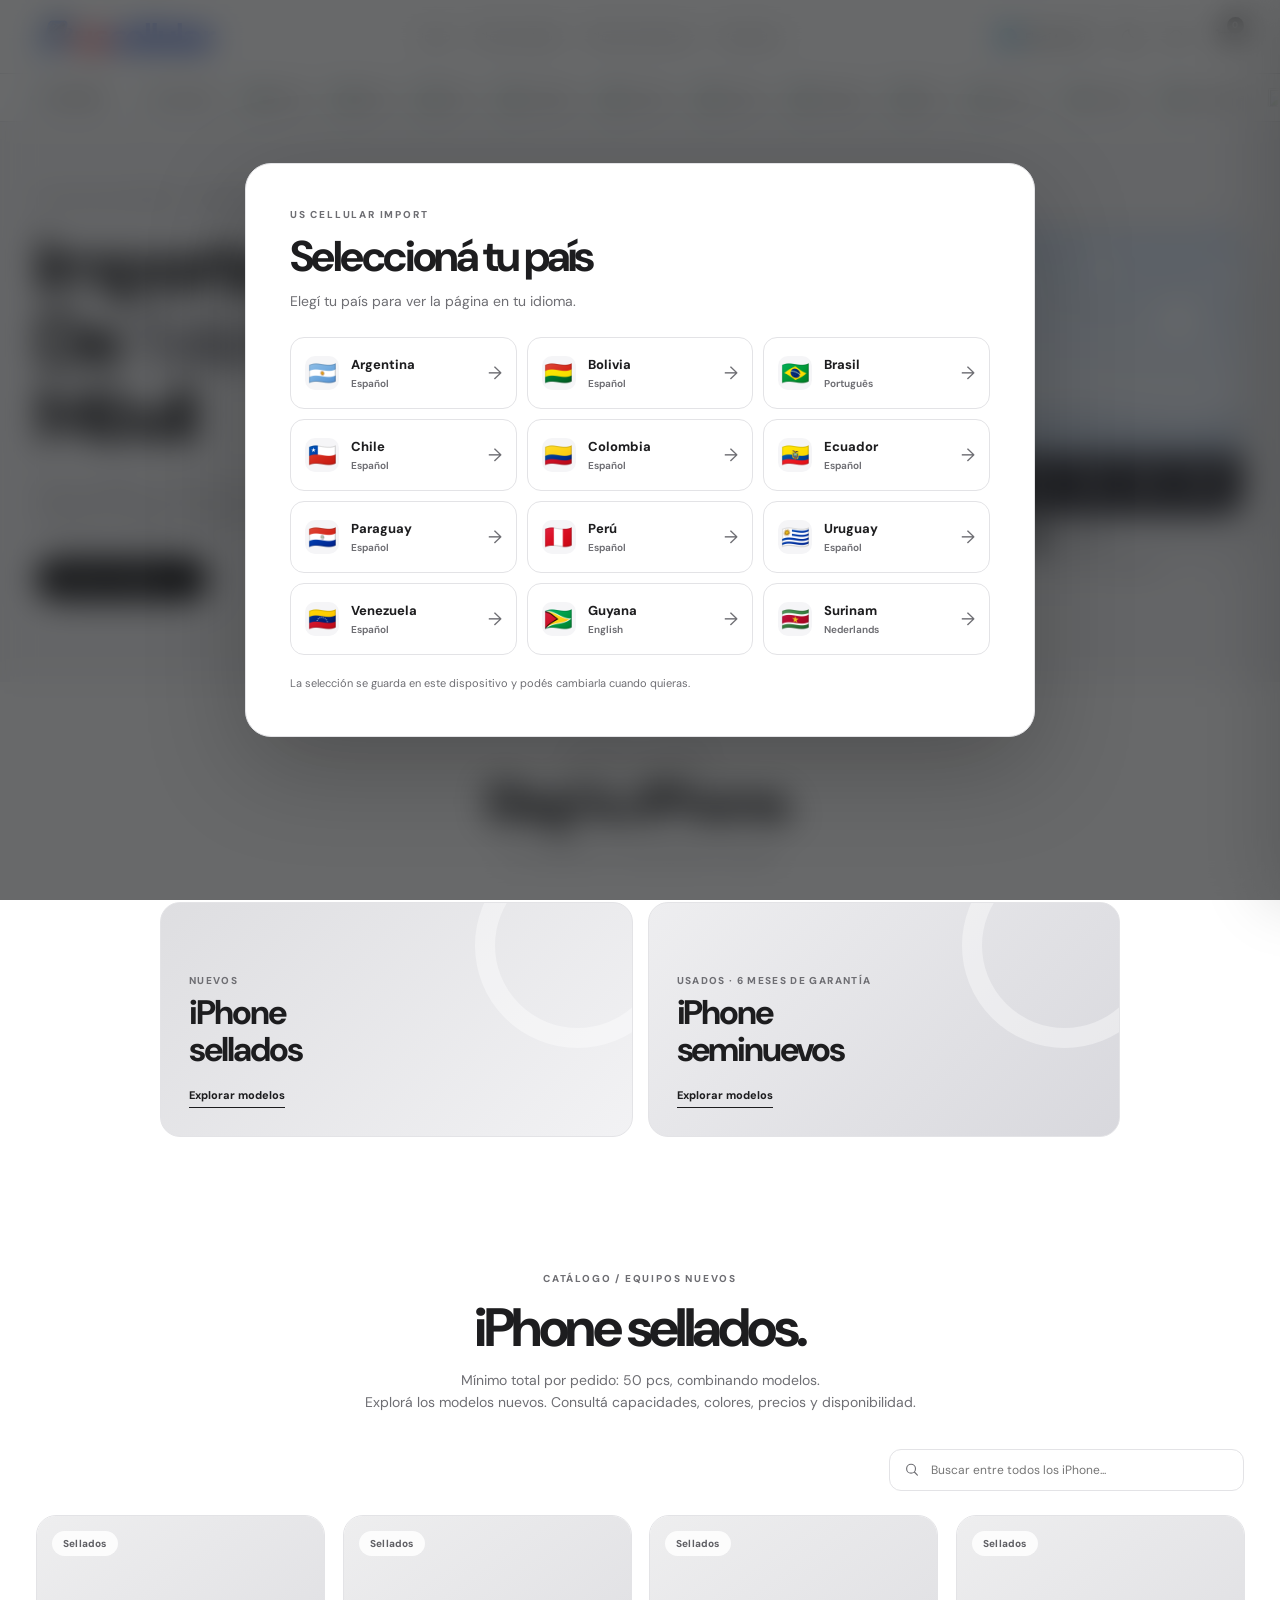
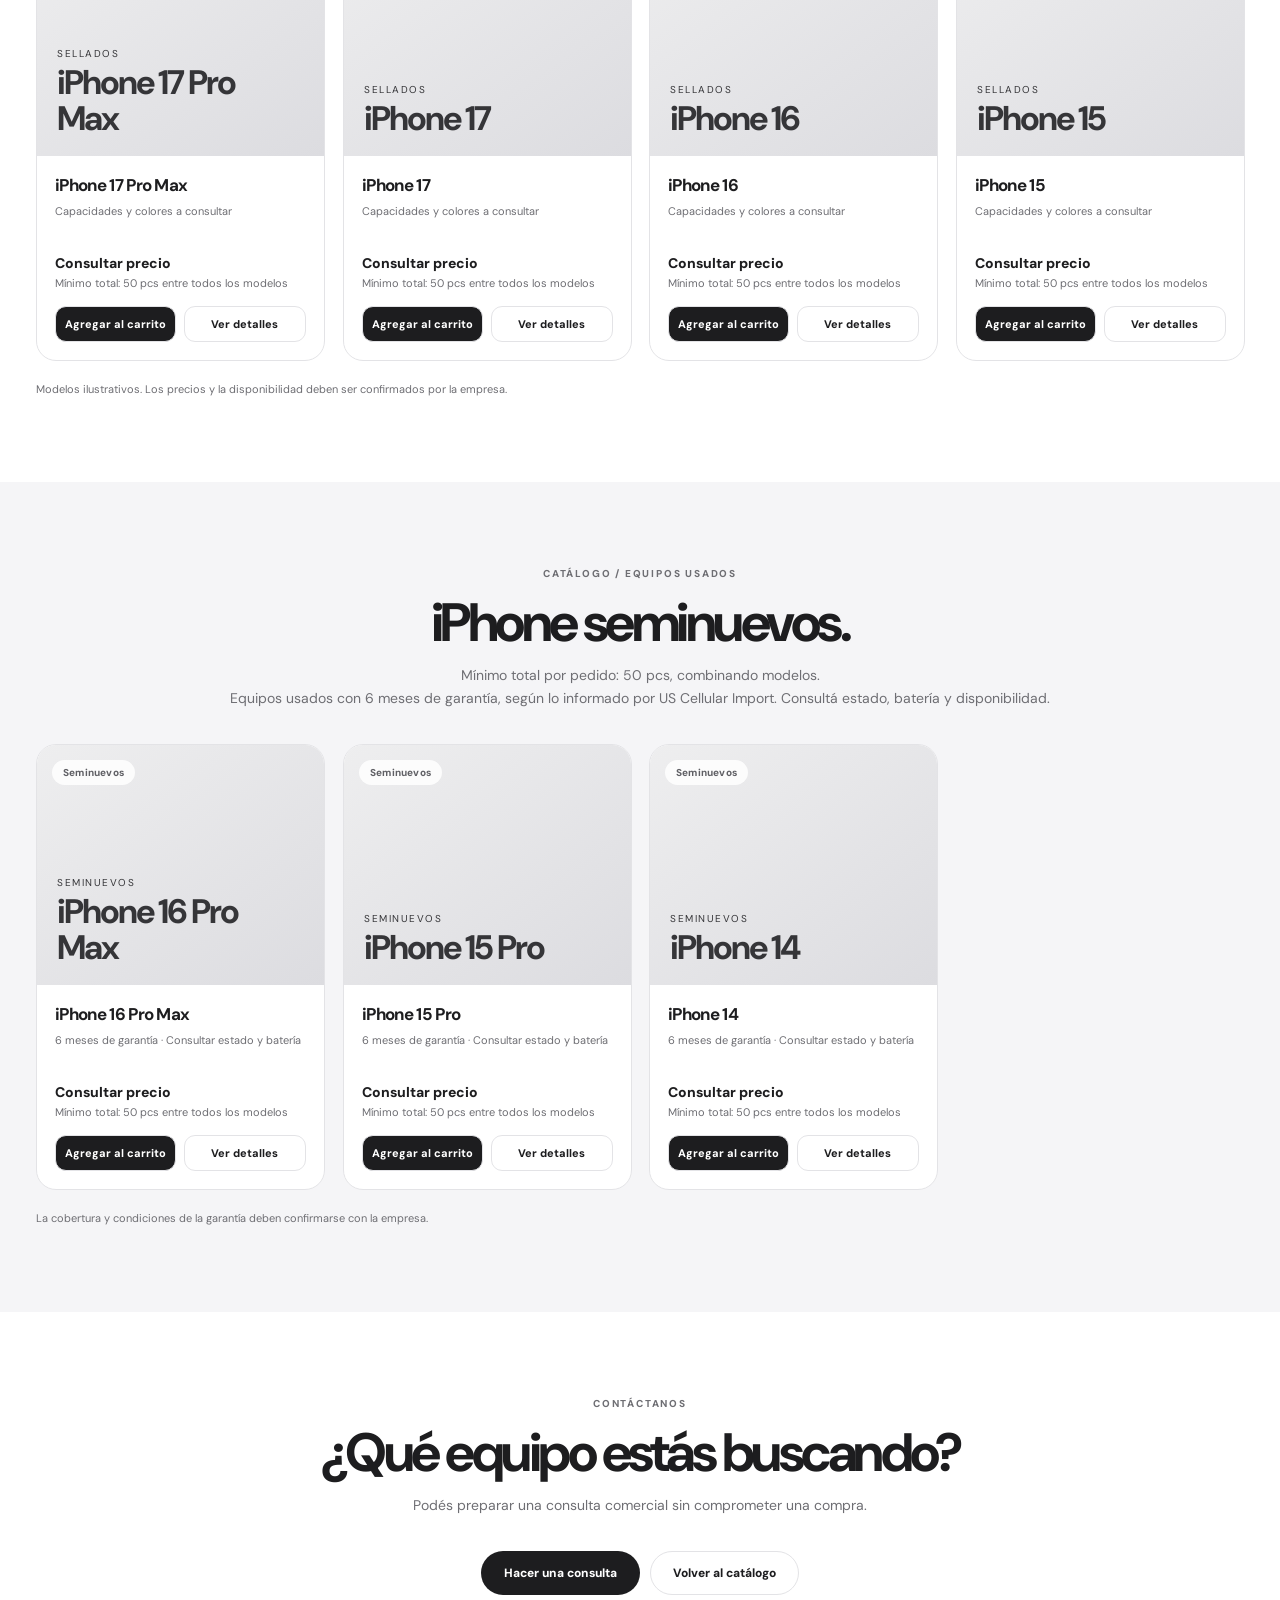
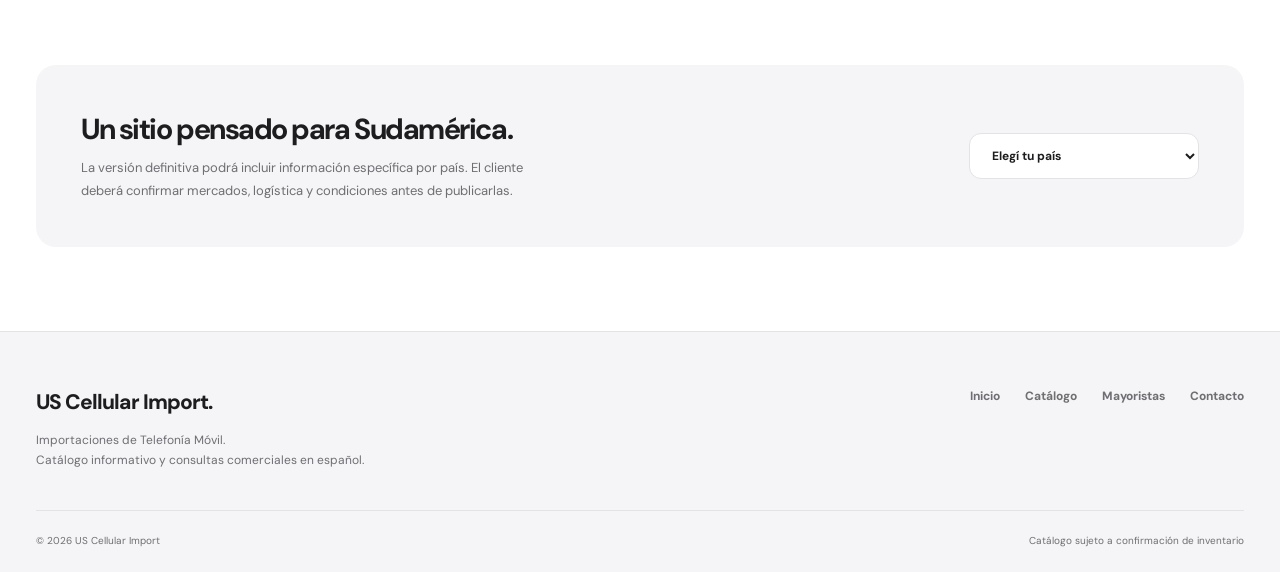
==== commit 49f96ae6: "Make iPhone category cards adapt to light and dark themes" ====
--- a/preview/index.html
+++ b/preview/index.html
@@ -120,7 +120,33 @@
 </style>
 <link rel="stylesheet" href="./premium-motion.css?v=5">
 <link rel="stylesheet" href="./flight-animation.css?v=1">
-<style>.brand{display:flex;align-items:center;gap:12px;flex:none;min-width:0}.brand-logo-img{display:block;width:auto;height:34px;max-width:210px;object-fit:contain}.brand-copy{display:none}@media(max-width:540px){.brand-logo-img{height:28px;max-width:160px}}</style>
+<style>.brand{display:flex;align-items:center;gap:12px;flex:none;min-width:0}.brand-logo-img{display:block;width:auto;height:34px;max-width:210px;object-fit:contain}.brand-copy{display:none}@media(max-width:540px){.brand-logo-img{height:28px;max-width:160px}}
+/* Category cards follow the selected light/dark theme */
+:root{
+ --category-card-one:linear-gradient(135deg,#dedee1 0%,#f2f2f4 100%);
+ --category-card-two:linear-gradient(135deg,#eeeeF0 0%,#d8d8dd 100%);
+ --category-card-ring:rgba(255,255,255,.38);
+}
+html[data-theme="dark"]{
+ --category-card-one:linear-gradient(135deg,#202126 0%,#30323a 100%);
+ --category-card-two:linear-gradient(135deg,#292c34 0%,#1b1d23 100%);
+ --category-card-ring:rgba(255,255,255,.075);
+}
+.category-chooser .collection{
+ color:var(--text);
+ border:1px solid var(--line);
+ background:var(--category-card-one);
+ transition:background .25s ease,border-color .25s ease,color .25s ease,transform .2s ease,box-shadow .25s ease;
+}
+.category-chooser .collection:first-child{background:var(--category-card-one)}
+.category-chooser .collection:nth-child(2){background:var(--category-card-two)}
+.category-chooser .collection:before{border-color:var(--category-card-ring)}
+.category-chooser .collection .eyebrow{color:var(--muted)}
+.category-chooser .collection h3{color:var(--text)}
+.category-chooser .collection span{color:var(--text);border-color:currentColor}
+.category-chooser .collection:hover{border-color:var(--muted);box-shadow:var(--shadow)}
+
+</style>
 <link rel="stylesheet" href="./country-language.css?v=1">
 <script>try{document.documentElement.dataset.usciCountry=localStorage.getItem('usci-country-v1')||''}catch(e){document.documentElement.dataset.usciCountry='';}</script>
 </head>
